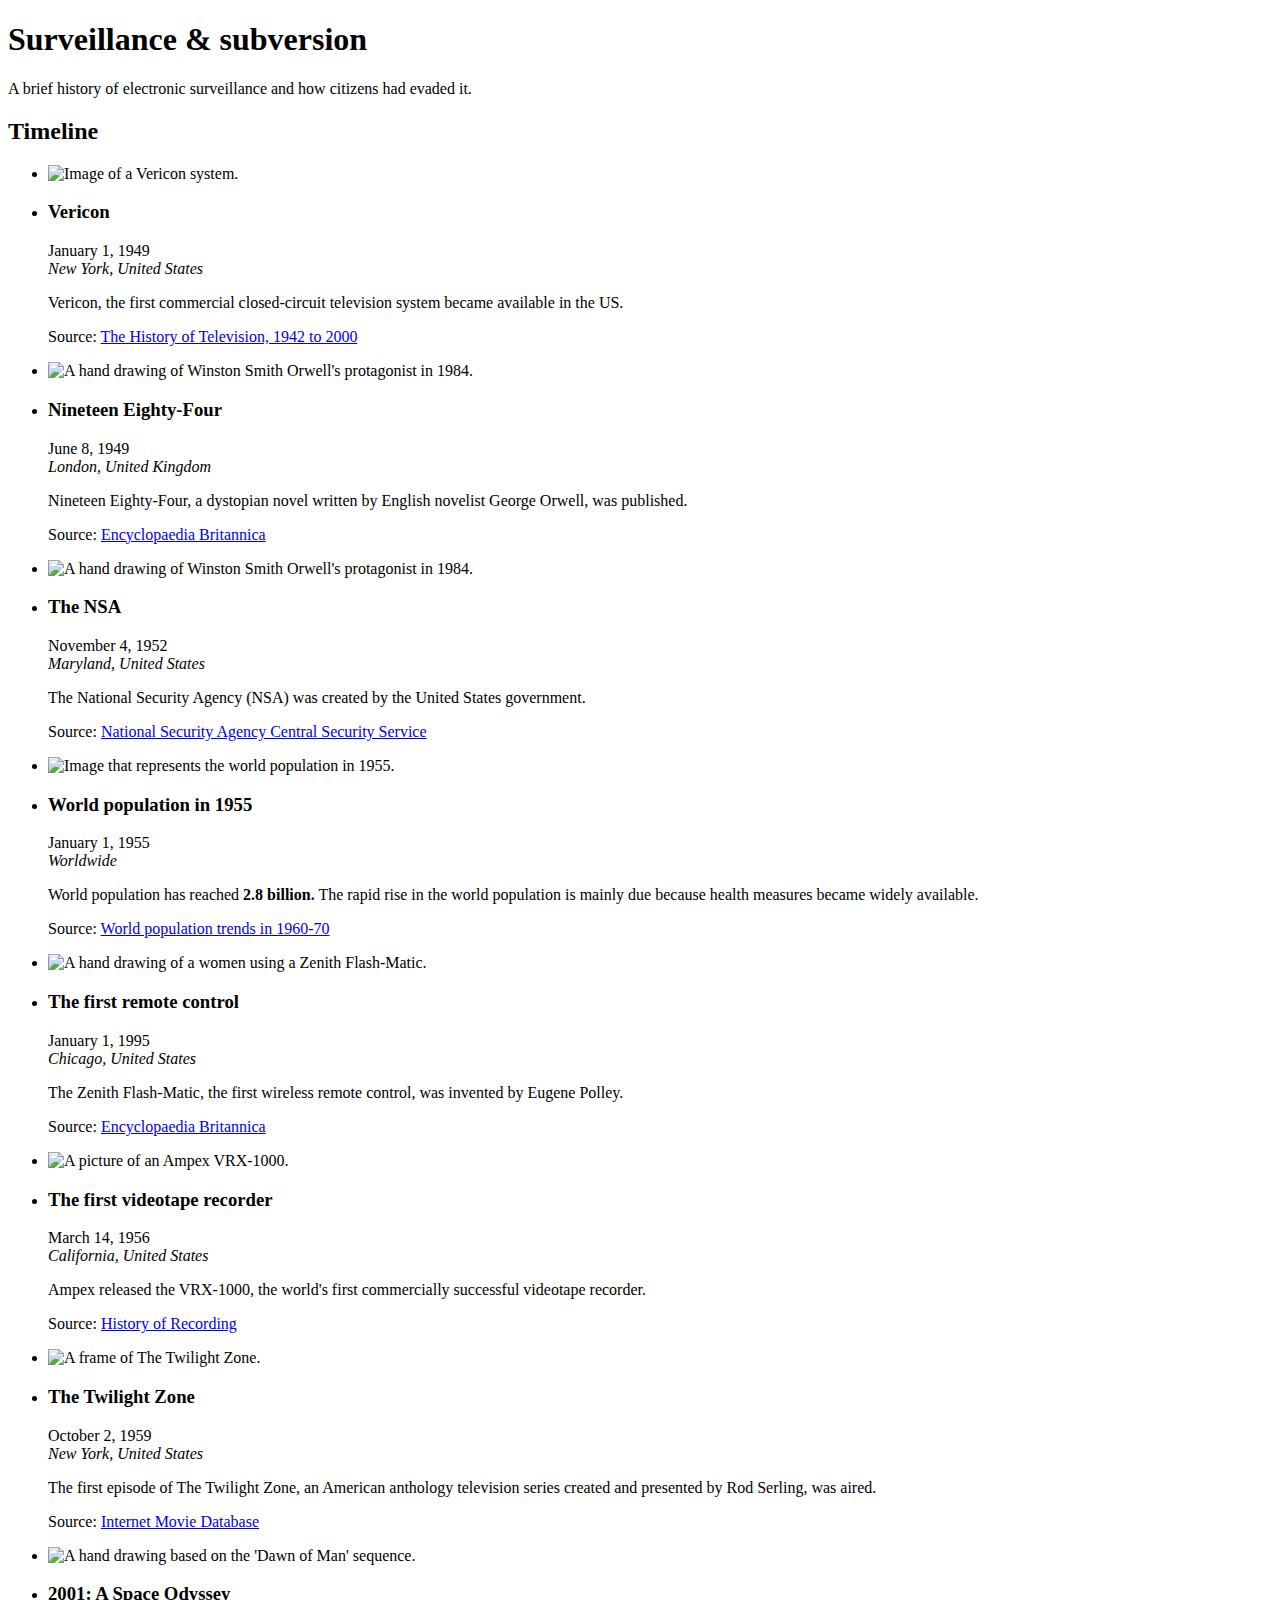
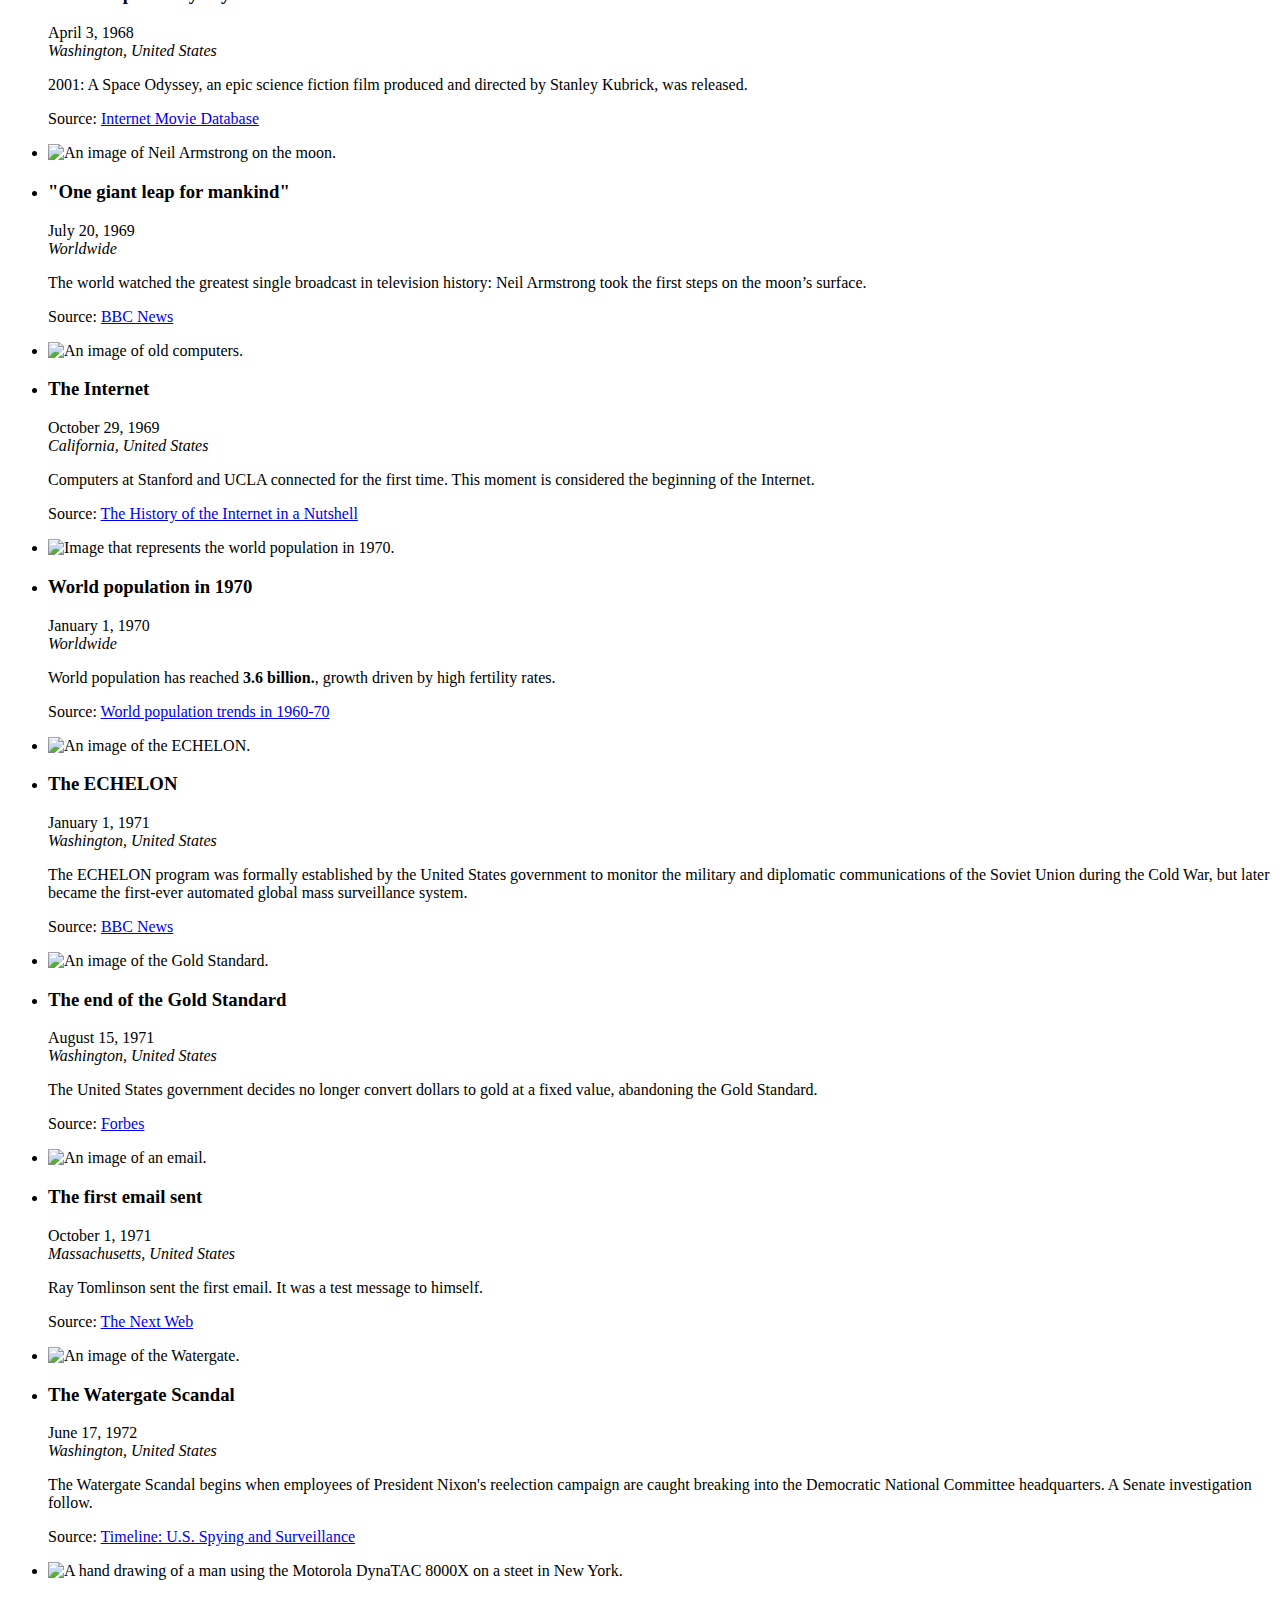
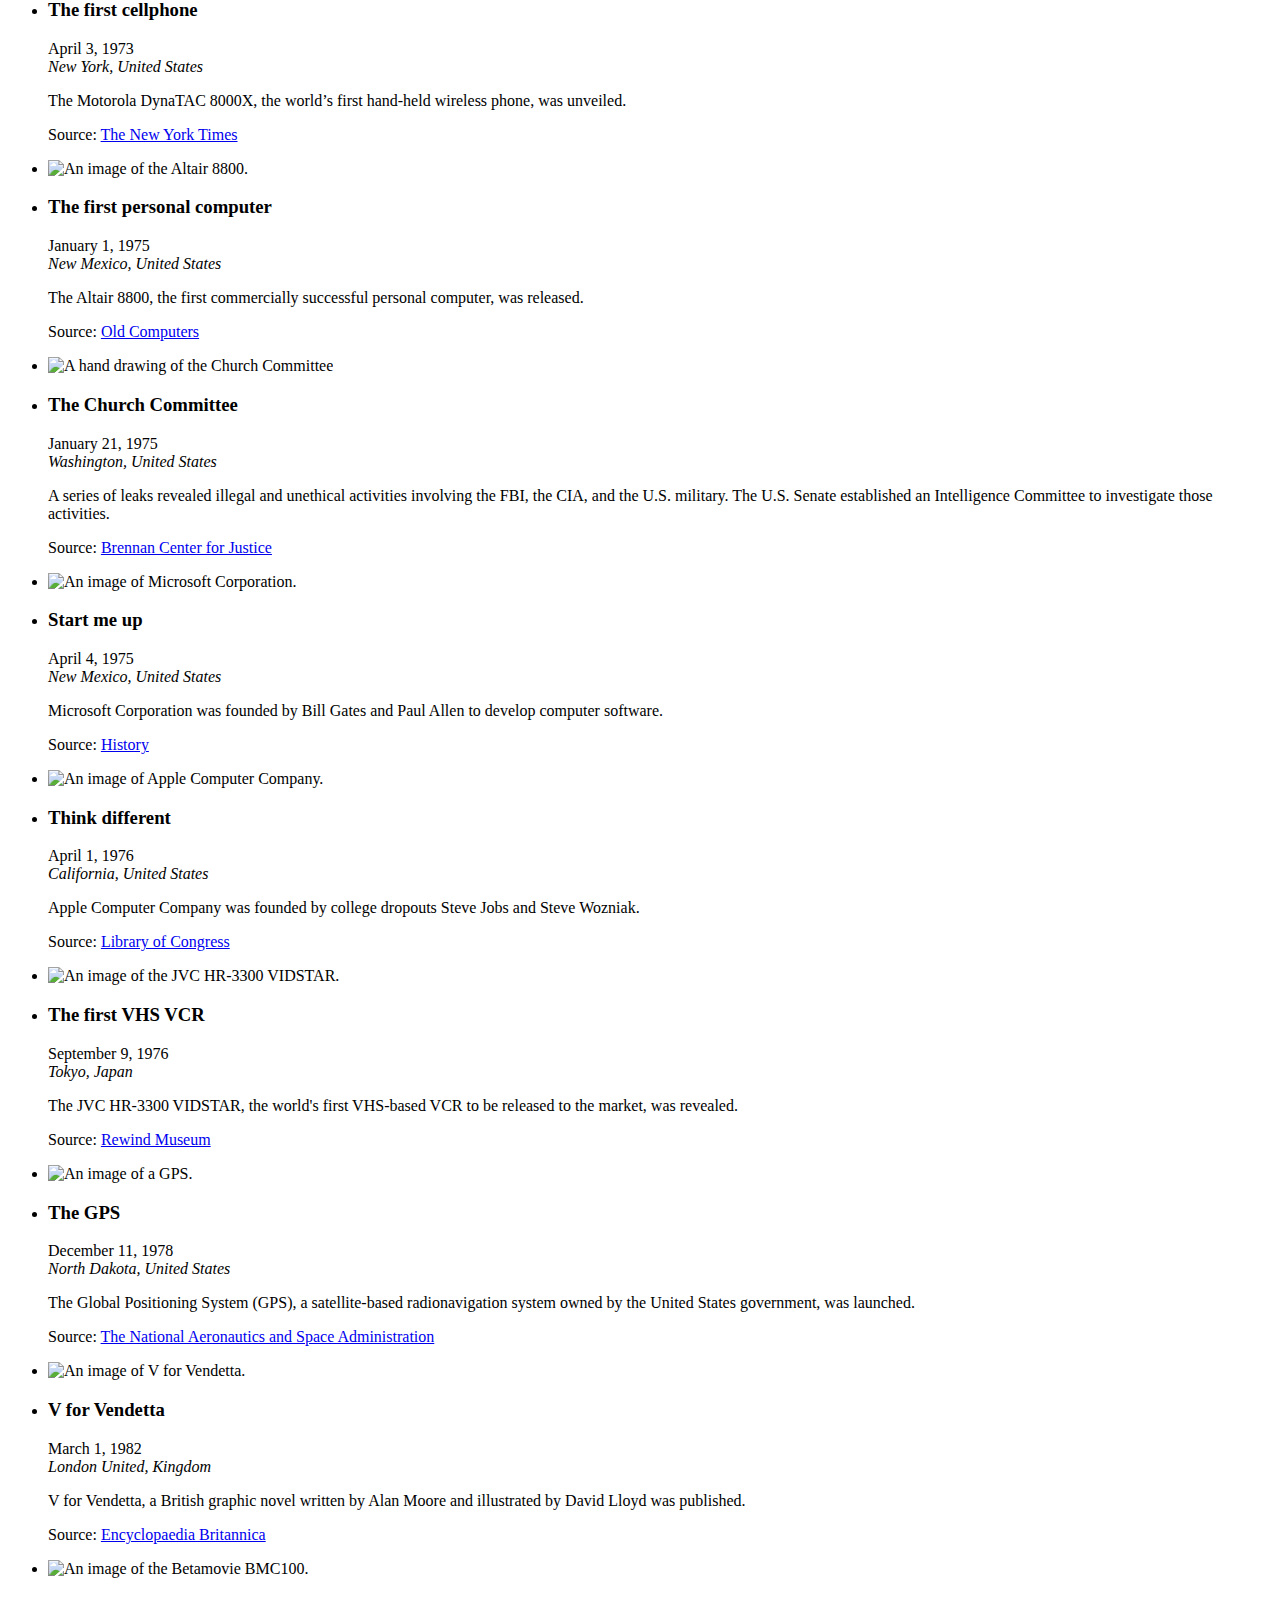
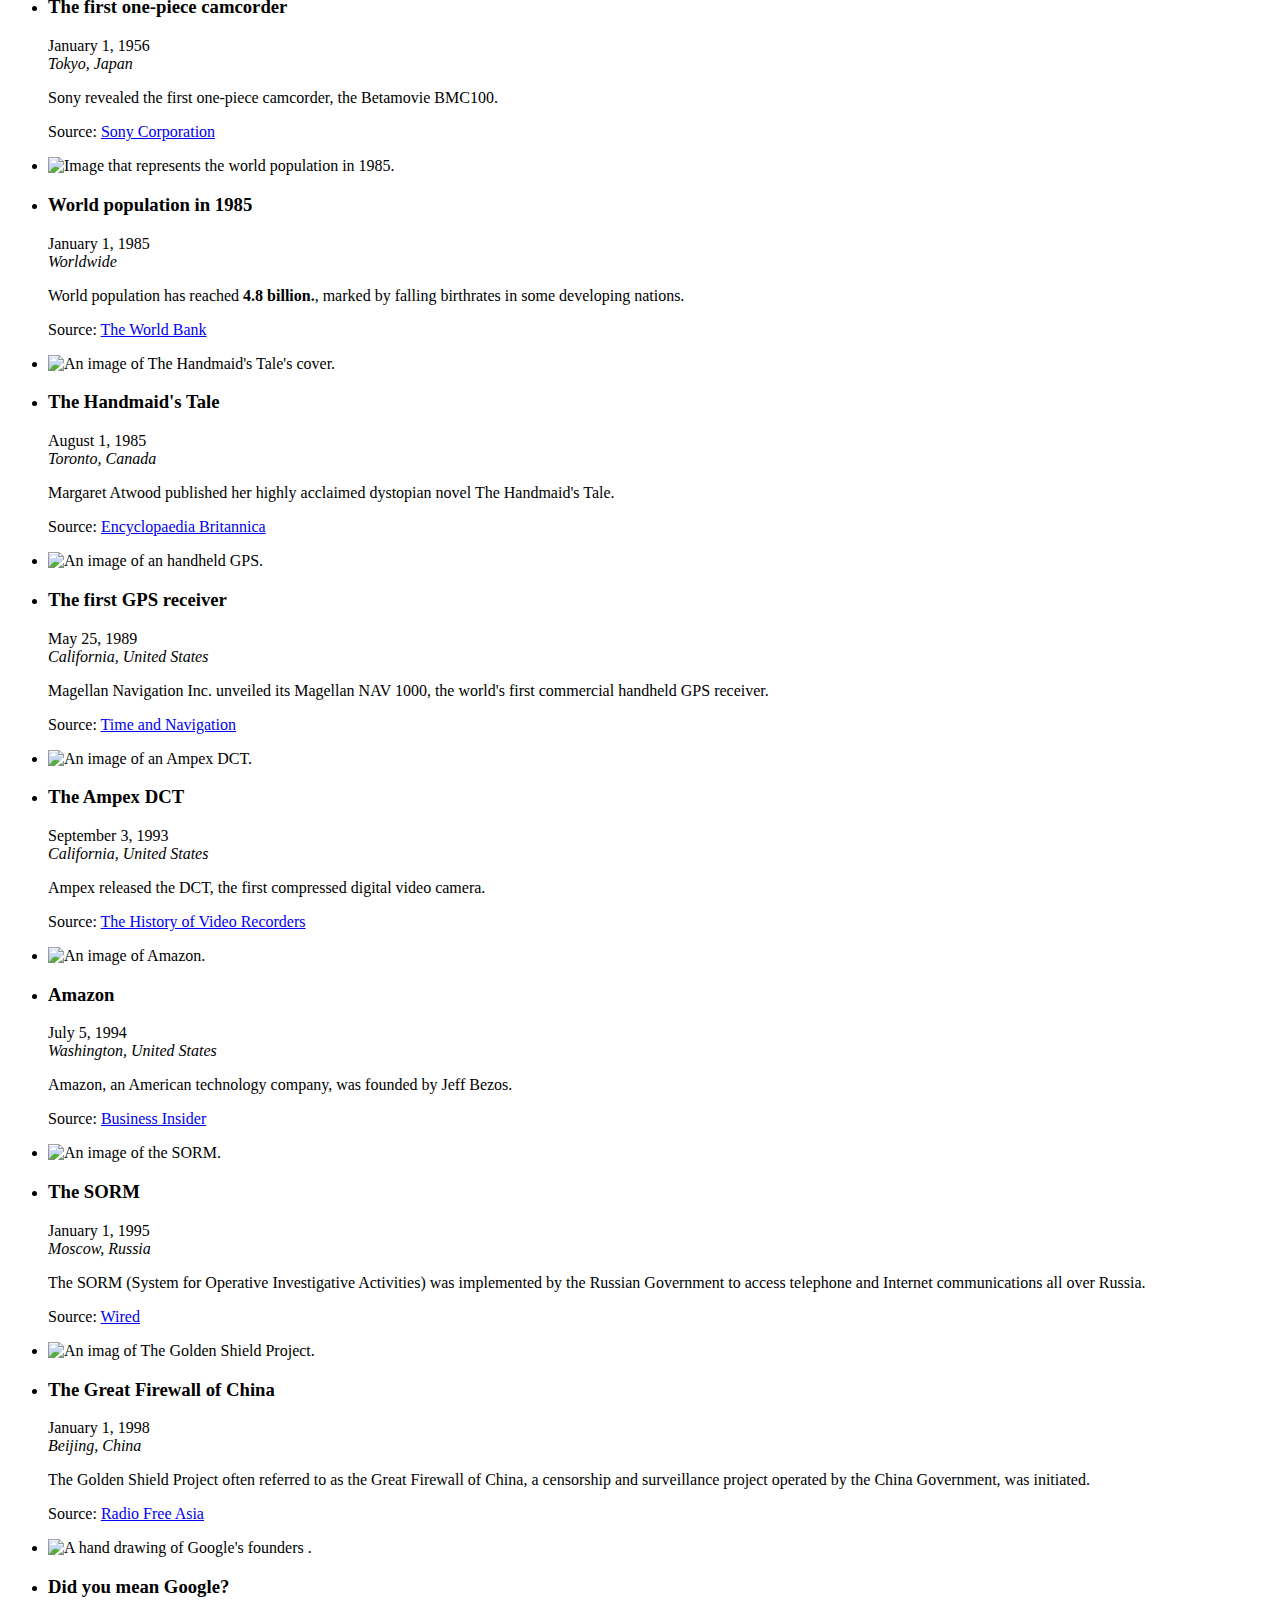
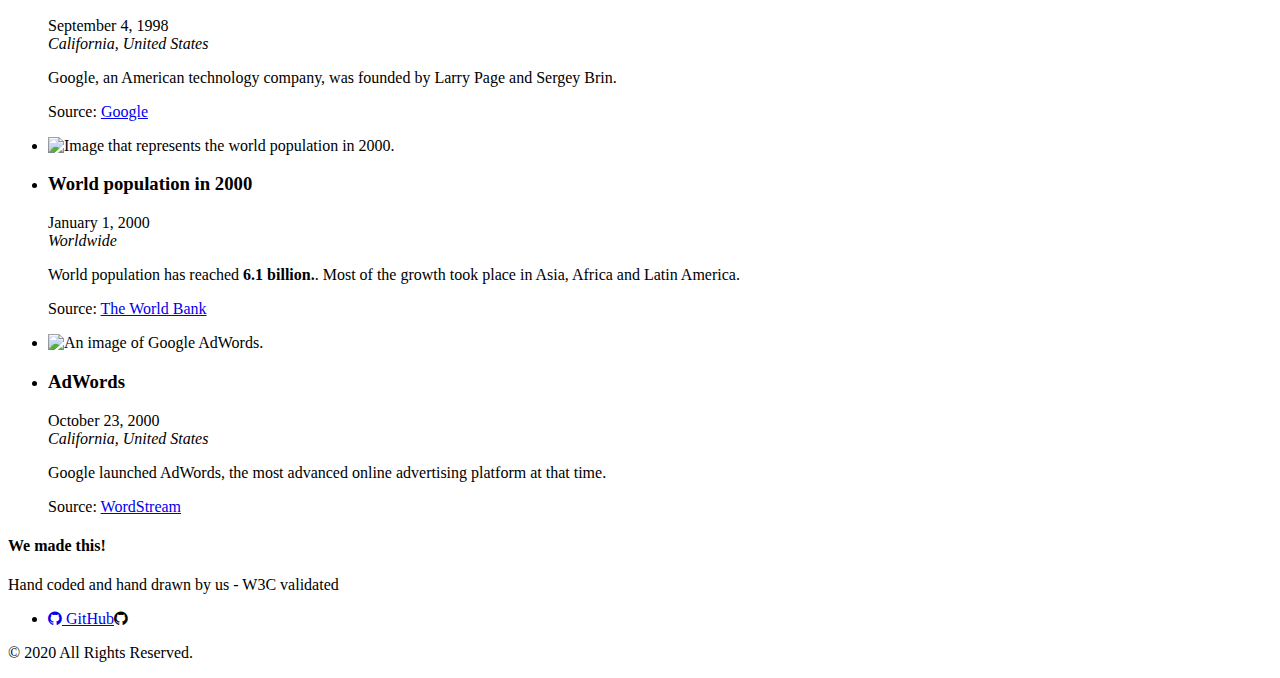
==== index.html @ 958f6500 "More content" ====
<!doctype html>
<html lang="en">

  <head>
    <meta charset="utf-8">
    <meta name="viewport" content="width=device-width, initial-scale=1.0">
    <meta http-equiv="X-UA-Compatible" content="ie=edge">
    <meta name="description" content="A brief history of electronic surveillance and how citizens had evaded it.">
    <meta name="author" content="Antonio Valdivia & Mani Rezaeian">
    <link rel="stylesheet" href="css/reset.css">
    <link rel="stylesheet" href="css/style.css">
    <link rel="stylesheet" href="https://cdnjs.cloudflare.com/ajax/libs/font-awesome/4.7.0/css/font-awesome.min.css">
    <title>Surveillance & subversion</title>
  </head>

  <body>
    <header class="header">
      <div class="progressBg"></div>
      <div class="progress">
        <div class="progressText"></div>
      </div>
      <div class="titleBar"></div>
      <h1 id="heading">Surveillance & subversion</h1>
      <p>A brief history of electronic surveillance and how citizens had evaded it.</p>
    </header>
    <main>
      <section>
        <h2 class="hidden">Timeline</h2>

        <article class="promoted green">
          <ul class="promotedlayout">
            <li class="box">
              <img src="vericon.png" alt="Image of a Vericon system.">
            </li>
            <li class="box">
              <h3>Vericon</h3>
              <time datetime="1949-01-01">January 1, <span>1949</span></time>
              <address>New York, United States</address>
              <p>Vericon, the first commercial closed-circuit television system became available in the US.</p>
              <footer>
                <p>Source: <a
                    href="https://books.google.ca/books?id=TOMOmmrvwCcC&pg=PA6&lpg=PA6&dq=FIRST+COMMERCIAL+USE+OF+CCTV+IN+THE+UNITED+STATES+1942+vericon&source=bl&ots=WxBCE6s4xr&sig=ACfU3U1adqPGzwEg2eHtiAmmZH6yOlvgZA&hl=en&sa=X&ved=2ahUKEwiB7tTIsfrnAhUkT98KHbznC4oQ6AEwEnoECAoQAQ#v=onepage&q=FIRST%20COMMERCIAL%20USE%20OF%20CCTV%20IN%20THE%20UNITED%20STATES%201942%20vericon&f=false"
                    target="_blank">The History of Television, 1942 to 2000</a></p>
              </footer>
            </li>
          </ul>
        </article>

        <article class="promoted green">
          <ul class="promotedlayout">
            <li class="box">
              <img src="img/nineteen-eighty-four.png" alt="A hand drawing of Winston Smith Orwell's protagonist in 1984.">
            </li>
            <li class="box">
              <h3>Nineteen Eighty-Four</h3>
              <time datetime="1949-06-08">June 8, <span>1949</span></time>
              <address>London, United Kingdom</address>
              <p>Nineteen Eighty-Four, a dystopian novel written by English novelist George Orwell, was published.</p>
              <footer>
                <p>Source: <a href="https://www.britannica.com/topic/Nineteen-Eighty-four" target="_blank">Encyclopaedia
                    Britannica</a></p>
              </footer>
            </li>
          </ul>
        </article>

        <article class="promoted green">
          <ul class="promotedlayout">
            <li class="box">
              <img src="img/nineteen-eighty-four.png" alt="A hand drawing of Winston Smith Orwell's protagonist in 1984.">
            </li>
            <li class="box">
              <h3>The NSA</h3>
              <time datetime="1952-11-04">November 4, <span>1952</span></time>
              <address>Maryland, United States</address>
              <p>The National Security Agency (NSA) was created by the United States government.</p>
              <footer>
                <p>Source: <a
                    href="https://www.nsa.gov/about/cryptologic-heritage/center-cryptologic-history/pre-1952-timeline/"
                    target="_blank">National Security Agency Central Security Service</a></p>
              </footer>
            </li>
          </ul>
        </article>

        <article class="promoted green">
          <ul class="promotedlayout">
            <li class="box">
              <img src="img/world-population-1955.png" alt="Image that represents the world population in 1955.">
            </li>
            <li class="box">
              <h3>World population in 1955</h3>
              <time datetime="1955-01-01">January 1, <span>1955</span></time>
              <address>Worldwide</address>
              <p>World population has reached <strong>2.8 billion.</strong> The rapid rise in the world population is
                mainly due because health measures became widely available.</p>
              <footer>
                <p>Source: <a href="https://www.ncbi.nlm.nih.gov/pubmed/12307188" target="_blank">World population trends
                    in 1960-70</a></p>
              </footer>
            </li>
          </ul>
        </article>

        <article class="promoted green">
          <ul class="promotedlayout">
            <li class="box">
              <img src="img/flash-matic.png" alt="A hand drawing of a women using a Zenith Flash-Matic.">
            </li>
            <li class="box">
              <h3>The first remote control</h3>
              <time datetime="1955-01-01">January 1, <span>1995</span></time>
              <address>Chicago, United States</address>
              <p>The Zenith Flash-Matic, the first wireless remote control, was invented by Eugene Polley.</p>
              <footer>
                <p>Source: <a href="https://www.britannica.com/biography/Eugene-Polley" target="_blank">Encyclopaedia
                    Britannica</a></p>
              </footer>
            </li>
          </ul>
        </article>

        <article class="promoted green">
          <ul class="promotedlayout">
            <li class="box">
              <img src="img/ampex.png" alt="A picture of an Ampex VRX-1000.">
            </li>
            <li class="box">
              <h3>The first videotape recorder</h3>
              <time datetime="1956-03-14">March 14, <span>1956</span></time>
              <address>California, United States</address>
              <p>Ampex released the VRX-1000, the world's first commercially successful videotape recorder.</p>
              <footer>
                <p>Source: <a href="https://www.historyofrecording.com/ampexvrx1000aniv.html" target="_blank">History of
                    Recording</a></p>
              </footer>
            </li>
          </ul>
        </article>

        <article class="promoted green">
          <ul class="promotedlayout">
            <li class="box">
              <img src="img/the-twilight-zone.png" alt="A frame of The Twilight Zone.">
            </li>
            <li class="box">
              <h3>The Twilight Zone</h3>
              <time datetime="1959-10-02">October 2, <span>1959</span></time>
              <address>New York, United States</address>
              <p>The first episode of The Twilight Zone, an American anthology television series created and presented by Rod Serling, was aired.</p>
              <footer>
                <p>Source: <a href="https://www.imdb.com/title/tt0052520/" target="_blank">Internet Movie Database</a></p>
              </footer>
            </li>
          </ul>
        </article>

        <article class="promoted green">
          <ul class="promotedlayout">
            <li class="box">
              <img src="img/2001.png" alt="A hand drawing based on the 'Dawn of Man' sequence.">
            </li>
            <li class="box">
              <h3>2001: A Space Odyssey</h3>
              <time datetime="1968-04-03">April 3, <span>1968</span></time>
              <address>Washington, United States</address>
              <p>2001: A Space Odyssey, an epic science fiction film produced and directed by Stanley Kubrick, was released.</p>
              <footer>
                <p>Source: <a href="https://www.imdb.com/title/tt0062622/" target="_blank">Internet Movie Database</a></p>
              </footer>
            </li>
          </ul>
        </article>        

        <article class="promoted green">
          <ul class="promotedlayout">
            <li class="box">
              <img src="img/armstrong.png" alt="An image of Neil Armstrong on the moon.">
            </li>
            <li class="box">
              <h3>"One giant leap for mankind"</h3>
              <time datetime=" 1969-07-20">July 20, <span>1969</span></time>
              <address>Worldwide</address>
              <p>The world watched the greatest single broadcast in television history: Neil Armstrong took the first steps on the moon’s surface.</p>
              <footer>
                <p>Source: <a href="https://www.bbc.com/news/world-us-canada-48857752" target="_blank">BBC News</a></p>
              </footer>
            </li>
          </ul>
        </article>

        <article class="promoted green">
          <ul class="promotedlayout">
            <li class="box">
              <img src="img/internet.png" alt="An image of old computers.">
            </li>
            <li class="box">
              <h3>The Internet</h3>
              <time datetime="1969-10-29">October 29, <span>1969</span></time>
              <address>California, United States</address>
              <p>Computers at Stanford and UCLA connected for the first time. This moment is considered the beginning of the Internet.</p>
              <footer>
                <p>Source: <a href="https://www.webfx.com/blog/web-design/the-history-of-the-internet-in-a-nutshell/" target="_blank">The History of the Internet in a Nutshell</a></p>
              </footer>
            </li>
          </ul>
        </article>

        <article class="promoted green">
          <ul class="promotedlayout">
            <li class="box">
              <img src="img/world-population-1970.png" alt="Image that represents the world population in 1970.">
            </li>
            <li class="box">
              <h3>World population in 1970</h3>
              <time datetime="1970-01-01">January 1, <span>1970</span></time>
              <address>Worldwide</address>
              <p>World population has reached <strong>3.6 billion.</strong>, growth driven by high fertility rates.</p>
              <footer>
                <p>Source: <a href="https://www.ncbi.nlm.nih.gov/pubmed/12307188" target="_blank">World population trends
                    in 1960-70</a></p>
              </footer>
            </li>
          </ul>
        </article>

        <article class="promoted green">
          <ul class="promotedlayout">
            <li class="box">
              <img src="img/echelon.png" alt="An image of the ECHELON.">
            </li>
            <li class="box">
              <h3>The ECHELON</h3>
              <time datetime="1971-01-01">January 1, <span>1971</span></time>
              <address>Washington,	United States</address>
              <p>The ECHELON program was formally established by the United States government to monitor the military and diplomatic communications of the Soviet Union during the Cold War, but later became the first-ever automated global mass surveillance system.</p>
              <footer>
                <p>Source: <a href="http://news.bbc.co.uk/2/hi/sci/tech/1357513.stm" target="_blank">BBC News</a></p>
              </footer>
            </li>
          </ul>
        </article>

        <article class="promoted green">
          <ul class="promotedlayout">
            <li class="box">
              <img src="img/gold.png" alt="An image of the Gold Standard.">
            </li>
            <li class="box">
              <h3>The end of the Gold Standard</h3>
              <time datetime="1971-08-15">August 15, <span>1971</span></time>
              <address>Washington,	United States</address>
              <p>The United States government decides no longer convert dollars to gold at a fixed value, abandoning the Gold Standard.</p>
              <footer>
                <p>Source: <a href="https://www.forbes.com/sites/briandomitrovic/2011/08/14/august-15-1971-a-date-which-has-lived-in-infamy/#5f8fb494581a" target="_blank">Forbes</a></p>
              </footer>
            </li>
          </ul>
        </article>

        <article class="promoted green">
          <ul class="promotedlayout">
            <li class="box">
              <img src="img/email.png" alt="An image of an email.">
            </li>
            <li class="box">
              <h3>The first email sent</h3>
              <time datetime="1971-10-01">October 1, <span>1971</span></time>
              <address>Massachusetts, United States</address>
              <p>Ray Tomlinson sent the first email. It was a test message to himself.</p>
              <footer>
                <p>Source: <a href="https://thenextweb.com/insider/2011/10/08/the-first-email-was-sent-40-years-ago-this-month/" target="_blank">The Next Web</a></p>
              </footer>
            </li>
          </ul>
        </article>

        <article class="promoted green">
          <ul class="promotedlayout">
            <li class="box">
              <img src="img/watergate.png" alt="An image of the Watergate.">
            </li>
            <li class="box">
              <h3>The Watergate Scandal</h3>
              <time datetime="1972-06-17">June 17, <span>1972</span></time>
              <address>Washington, United States</address>
              <p>The Watergate Scandal begins when employees of President Nixon's reelection campaign are caught breaking into the Democratic National Committee headquarters. A Senate investigation follow.</p>
              <footer>
                <p>Source: <a href="https://www.infoplease.com/history/us/timeline-us-spying-and-surveillance" target="_blank">Timeline: U.S. Spying and Surveillance</a></p>
              </footer>
            </li>
          </ul>
        </article>

        <article class="promoted green">
          <ul class="promotedlayout">
            <li class="box">
              <img src="img/cellphone.png" alt="A hand drawing of a man using the Motorola DynaTAC 8000X on a steet in New York.">
            </li>
            <li class="box">
              <h3>The first cellphone</h3>
              <time datetime="1973-04-03">April 3, <span>1973</span></time>
              <address>New York, United States</address>
              <p>The Motorola DynaTAC 8000X, the world’s first hand-held wireless phone, was unveiled.</p>
              <footer>
                <p>Source: <a href="https://www.nytimes.com/2019/07/31/business/how-phones-made-the-world-your-office-like-it-or-not.html" target="_blank">The New York Times</a></p>
              </footer>
            </li>
          </ul>
        </article>

        <article class="promoted green">
          <ul class="promotedlayout">
            <li class="box">
              <img src="img/altair.png" alt="An image of the Altair 8800.">
            </li>
            <li class="box">
              <h3>The first personal computer</h3>
              <time datetime="1975-01-01">January 1, <span>1975</span></time>
              <address>New Mexico,	United States</address>
              <p>The Altair 8800, the first commercially successful personal computer, was released.</p>
              <footer>
                <p>Source: <a href="https://oldcomputers.net/altair-8800.html" target="_blank">Old Computers</a></p>
              </footer>
            </li>
          </ul>
        </article>

        <article class="promoted green">
          <ul class="promotedlayout">
            <li class="box">
              <img src="img/church.png" alt="A hand drawing of the Church Committee">
            </li>
            <li class="box">
              <h3>The Church Committee</h3>
              <time datetime="1975-01-21">January 21, <span>1975</span></time>
              <address>Washington, United States</address>
              <p>A series of leaks revealed illegal and unethical activities involving the FBI, the CIA, and the U.S. military. The U.S. Senate established an Intelligence Committee to investigate those activities.</p>
              <footer>
                <p>Source: <a href="https://www.brennancenter.org/sites/default/files/publications/Church_Committee_Report.pdf" target="_blank">Brennan Center for Justice</a></p>
              </footer>
            </li>
          </ul>
        </article>

        <article class="promoted green">
          <ul class="promotedlayout">
            <li class="box">
              <img src="img/microsoft.png" alt="An image of Microsoft Corporation.">
            </li>
            <li class="box">
              <h3>Start me up</h3>
              <time datetime="1975-04-04">April 4, <span>1975</span></time>
              <address>New Mexico, United States</address>
              <p>Microsoft Corporation was founded by Bill Gates and Paul Allen to develop computer software.</p>
              <footer>
                <p>Source: <a href="https://www.history.com/this-day-in-history/microsoft-founded" target="_blank">History</a></p>
              </footer>
            </li>
          </ul>
        </article>

        <article class="promoted green">
          <ul class="promotedlayout">
            <li class="box">
              <img src="img/apple.png" alt="An image of Apple Computer Company.">
            </li>
            <li class="box">
              <h3>Think different</h3>
              <time datetime="1976-04-01">April 1, <span>1976</span></time>
              <address>California,	United States</address>
              <p>Apple Computer Company was founded by college dropouts Steve Jobs and Steve Wozniak.</p>
              <footer>
                <p>Source: <a href="https://www.loc.gov/rr/business/businesshistory/April/apple.html" target="_blank">
                Library of Congress</a></p>
              </footer>
            </li>
          </ul>
        </article>


        <article class="promoted green">
          <ul class="promotedlayout">
            <li class="box">
              <img src="img/vcr.png" alt="An image of the JVC HR-3300 VIDSTAR.">
            </li>
            <li class="box">
              <h3>The first VHS VCR</h3>
              <time datetime="1976-09-09">September 9, <span>1976</span></time>
              <address>Tokyo,	Japan</address>
              <p>The JVC HR-3300 VIDSTAR, the world's first VHS-based VCR to be released to the market, was revealed.</p>
              <footer>
                <p>Source: <a href="https://www.rewindmuseum.com/vhs.htm" target="_blank">Rewind Museum</a></p>
              </footer>
            </li>
          </ul>
        </article>

        <article class="promoted green">
          <ul class="promotedlayout">
            <li class="box">
              <img src="img/gps.png" alt="An image of a GPS.">
            </li>
            <li class="box">
              <h3>The GPS</h3>
              <time datetime="1978-12-11">December 11, <span>1978</span></time>
              <address>North Dakota,	United States</address>
              <p>The Global Positioning System (GPS), a satellite-based radionavigation system owned by the United States government, was launched.</p>
              <footer>
                <p>Source: <a href="https://www.nasa.gov/directorates/heo/scan/communications/policy/GPS_History.html" target="_blank">The National Aeronautics and Space Administration</a></p>
              </footer>
            </li>
          </ul>
        </article>

        <article class="promoted green">
          <ul class="promotedlayout">
            <li class="box">
              <img src="img/v-for-vendetta.png" alt="An image of V for Vendetta.">
            </li>
            <li class="box">
              <h3>V for Vendetta</h3>
              <time datetime="1982-03-01">March 1, <span>1982</span></time>
              <address>London	United, Kingdom</address>
              <p>V for Vendetta, a British graphic novel written by Alan Moore and illustrated by David Lloyd was published.</p>
              <footer>
                <p>Source: <a href="https://www.britannica.com/biography/Alan-Moore" target="_blank">Encyclopaedia
                  Britannica</a></p>
              </footer>
            </li>
          </ul>
        </article>

        <article class="promoted green">
          <ul class="promotedlayout">
            <li class="box">
              <img src="img/betamovie.png" alt="An image of the Betamovie BMC100.">
            </li>
            <li class="box">
              <h3>The first one-piece camcorder</h3>
              <time datetime="1956-03-14">January 1, <span>1956</span></time>
              <address>Tokyo, Japan</address>
              <p>Sony revealed the first one-piece camcorder, the Betamovie BMC100.</p>
              <footer>
                <p>Source: <a href="https://www.sony.net/Fun/design/history/product/1980/bmc-100.html" target="_blank">Sony Corporation</a></p>
              </footer>
            </li>
          </ul>
        </article>

        <article class="promoted green">
          <ul class="promotedlayout">
            <li class="box">
              <img src="img/world-population-1985.png" alt="Image that represents the world population in 1985.">
            </li>
            <li class="box">
              <h3>World population in 1985</h3>
              <time datetime="1985-01-01">January 1, <span>1985</span></time>
              <address>Worldwide</address>
              <p>World population has reached <strong>4.8 billion.</strong>, marked by falling birthrates in some developing nations.</p>
              <footer>
                <p>Source: <a href="https://data.worldbank.org/indicator/SP.POP.TOTL" target="_blank">The World Bank</a></p>
              </footer>
            </li>
          </ul>
        </article>

        <article class="promoted green">
          <ul class="promotedlayout">
            <li class="box">
              <img src="img/handmaids.png" alt="An image of The Handmaid's Tale's cover.">
            </li>
            <li class="box">
              <h3>The Handmaid's Tale</h3>
              <time datetime="1985-08-01">August 1, <span>1985</span></time>
              <address>Toronto, Canada</address>
              <p>Margaret Atwood published her highly acclaimed dystopian novel The Handmaid's Tale.</p>
              <footer>
                <p>Source: <a href="https://www.britannica.com/biography/Margaret-Atwood" target="_blank">Encyclopaedia
                  Britannica</a></p>
              </footer>
            </li>
          </ul>
        </article>

        <article class="promoted green">
          <ul class="promotedlayout">
            <li class="box">
              <img src="img/handheld-gps.png" alt="An image of an handheld GPS.">
            </li>
            <li class="box">
              <h3>The first GPS receiver</h3>
              <time datetime="1989-05-25">May 25, <span>1989</span></time>
              <address>California,	United States</address>
              <p>Magellan Navigation Inc. unveiled its Magellan NAV 1000, the world's first commercial handheld GPS receiver.</p>
              <footer>
                <p>Source: <a href="https://timeandnavigation.si.edu/multimedia-asset/magellan-nav-1000-gps-receiver-1988" target="_blank">Time and Navigation</a></p>
              </footer>
            </li>
          </ul>
        </article>

        <article class="promoted green">
          <ul class="promotedlayout">
            <li class="box">
              <img src="img/dtc.png" alt="An image of an Ampex DCT.">
            </li>
            <li class="box">
              <h3>The Ampex DCT</h3>
              <time datetime="1993-09-03">September 3, <span>1993</span></time>
              <address>California,	United States</address>
              <p>Ampex released the DCT, the first compressed digital video camera.</p>
              <footer>
                <p>Source: <a href="https://www.thoughtco.com/history-of-video-recorders-4077043" target="_blank">The History of Video Recorders</a></p>
              </footer>
            </li>
          </ul>
        </article>
     
        <article class="promoted green">
          <ul class="promotedlayout">
            <li class="box">
              <img src="img/amazon.png" alt="An image of Amazon.">
            </li>
            <li class="box">
              <h3>Amazon</h3>
              <time datetime="1994-07-05">July 5, <span>1994</span></time>
              <address>Washington,	United States</address>
              <p>Amazon, an American technology company, was founded by Jeff Bezos.</p>
              <footer>
                <p>Source: <a href="https://www.businessinsider.com/jeff-bezos-amazon-history-facts-2017-4" target="_blank">Business Insider</a></p>
              </footer>
            </li>
          </ul>
        </article>        

        <article class="promoted green">
          <ul class="promotedlayout">
            <li class="box">
              <img src="img/sorm.png" alt="An image of the SORM.">
            </li>
            <li class="box">
              <h3>The SORM</h3>
              <time datetime="1995-01-01">January 1, <span>1995</span></time>
              <address>Moscow, Russia</address>
              <p>The SORM (System for Operative Investigative Activities) was implemented by the Russian Government to access telephone and Internet communications all over Russia.</p>
              <footer>
                <p>Source: <a href="https://www.wired.com/2012/12/russias-hand/" target="_blank">Wired</a></p>
              </footer>
            </li>
          </ul>
        </article>

        <article class="promoted green">
          <ul class="promotedlayout">
            <li class="box">
              <img src="img/golden-shield.png" alt="An imag of The Golden Shield Project.">
            </li>
            <li class="box">
              <h3>The Great Firewall of China</h3>
              <time datetime="1998-01-01">January 1, <span>1998</span></time>
              <address>Beijing, China</address>
              <p>The Golden Shield Project often referred to as the Great Firewall of China, a censorship and surveillance project operated by the China Government, was initiated.</p>
              <footer>
                <p>Source: <a href="https://www.rfa.org/english/commentaries/china_internet-11242008134108.html" target="_blank">Radio Free Asia</a></p>
              </footer>
            </li>
          </ul>
        </article>

        <article class="promoted green">
          <ul class="promotedlayout">
            <li class="box">
              <img src="img/google.png" alt="A hand drawing of Google's founders .">
            </li>
            <li class="box">
              <h3>Did you mean Google?</h3>
              <time datetime="1998-09-04">September 4, <span>1998</span></time>
              <address>California,	United States</address>
              <p>Google, an American technology company, was founded by Larry Page and Sergey Brin.</p>
              <footer>
                <p>Source: <a href="https://about.google/our-story/" target="_blank">Google</a></p>
              </footer>
            </li>
          </ul>
        </article>

        <article class="promoted green">
          <ul class="promotedlayout">
            <li class="box">
              <img src="img/world-population-2000.png" alt="Image that represents the world population in 2000.">
            </li>
            <li class="box">
              <h3>World population in 2000</h3>
              <time datetime="2000-01-01">January 1, <span>2000</span></time>
              <address>Worldwide</address>
              <p>World population has reached <strong>6.1 billion.</strong>. Most of the growth took place in Asia, Africa and Latin America.</p>
              <footer>
                <p>Source: <a href="https://data.worldbank.org/indicator/SP.POP.TOTL" target="_blank">The World Bank</a></p>
              </footer>
            </li>
          </ul>
        </article>
        
        <article class="promoted green">
          <ul class="promotedlayout">
            <li class="box">
              <img src="img/adWords.png" alt="An image of Google AdWords.">
            </li>
            <li class="box">
              <h3>AdWords</h3>
              <time datetime="2000-10-23">October 23, <span>2000</span></time>
              <address>California, United States</address>
              <p>Google launched AdWords, the most advanced online advertising platform at that time.</p>
              <footer>
                <p>Source: <a href="https://www.wordstream.com/articles/interactive-history-of-adwords" target="_blank">WordStream</a></p>
              </footer>
            </li>
          </ul>
        </article>

      </section>
    </main>

    <footer class="footer">
      <h4>We made this!</h4>
      <p>Hand coded and hand drawn by us - W3C validated</p>
      <ul>
        <li><a href="https://github.com/antoniovaldivia/surveillance-and-subversion" target="_blank"><span
              class="fa fa-github"></span> GitHub</a><span class="fa fa-github"></span></li>
      </ul>
      <p>&copy; 2020 All Rights Reserved.</p>
    </footer>
  </body>

</html>
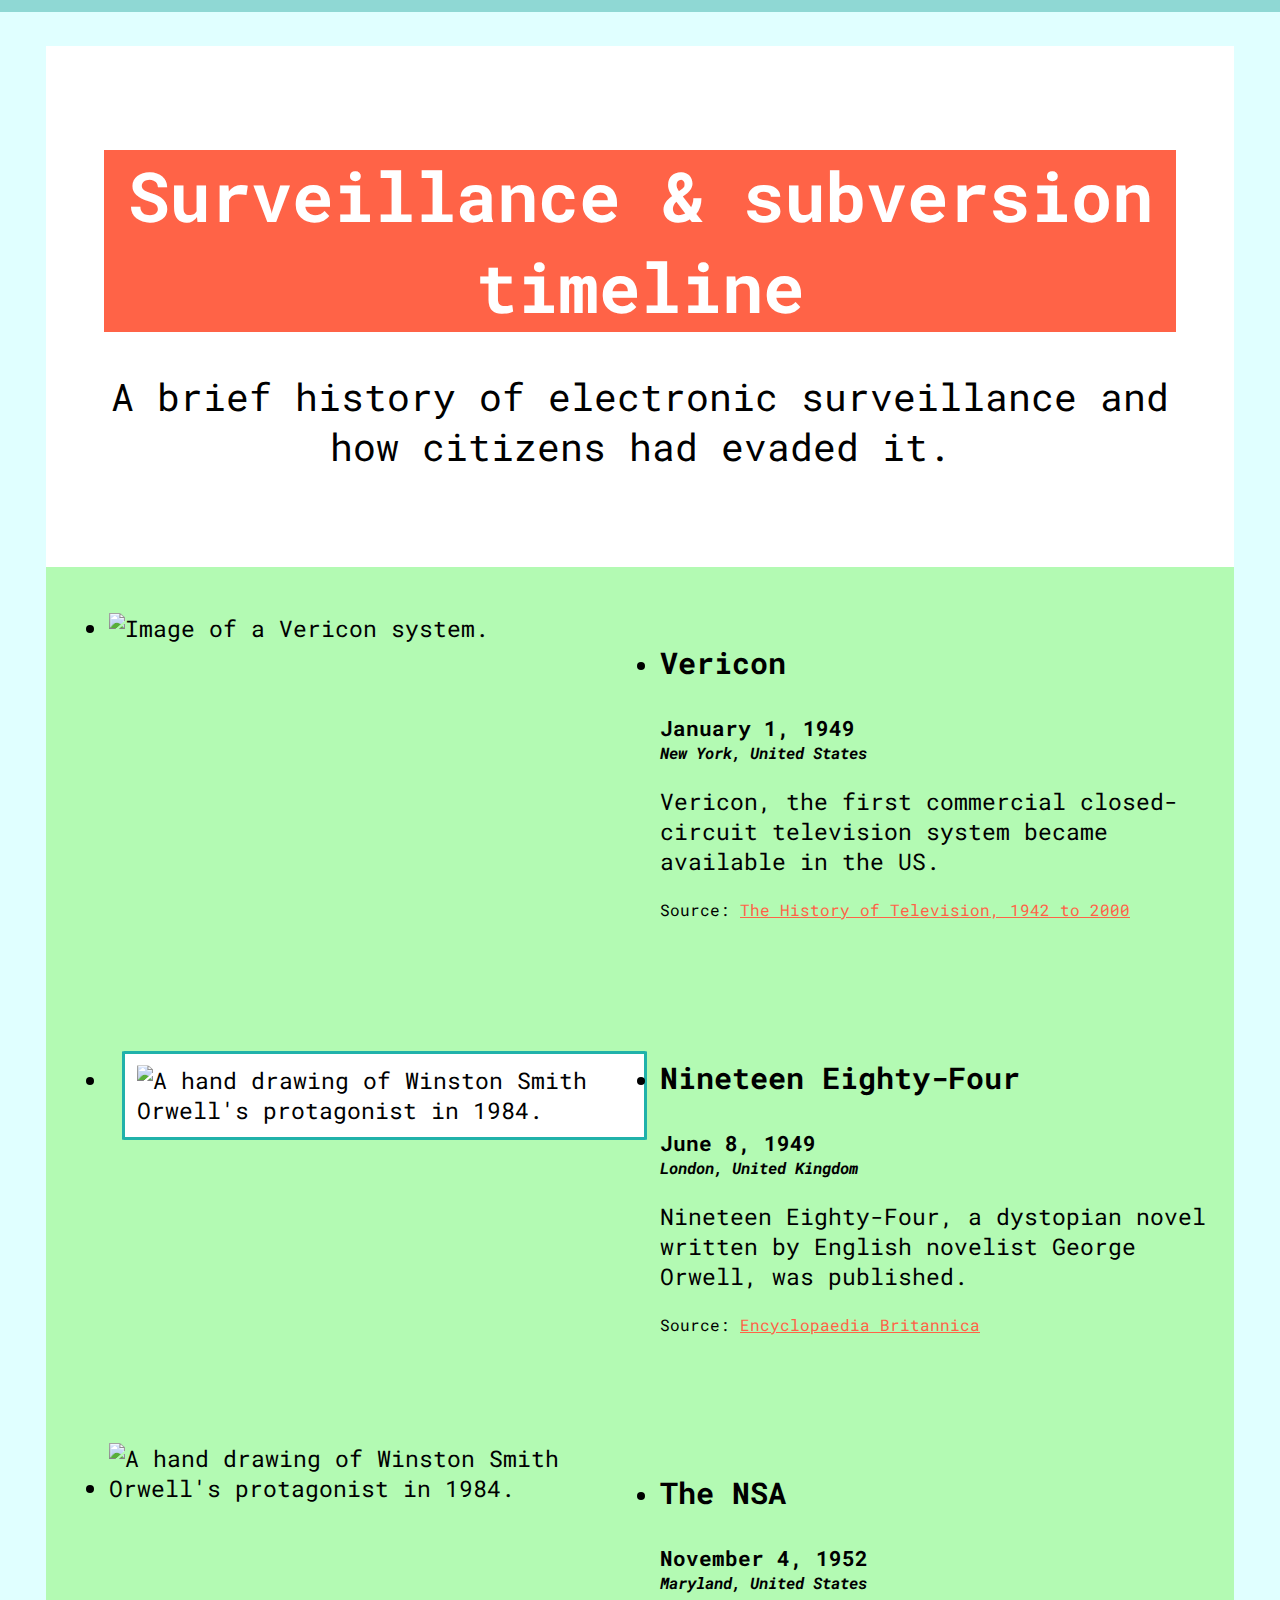
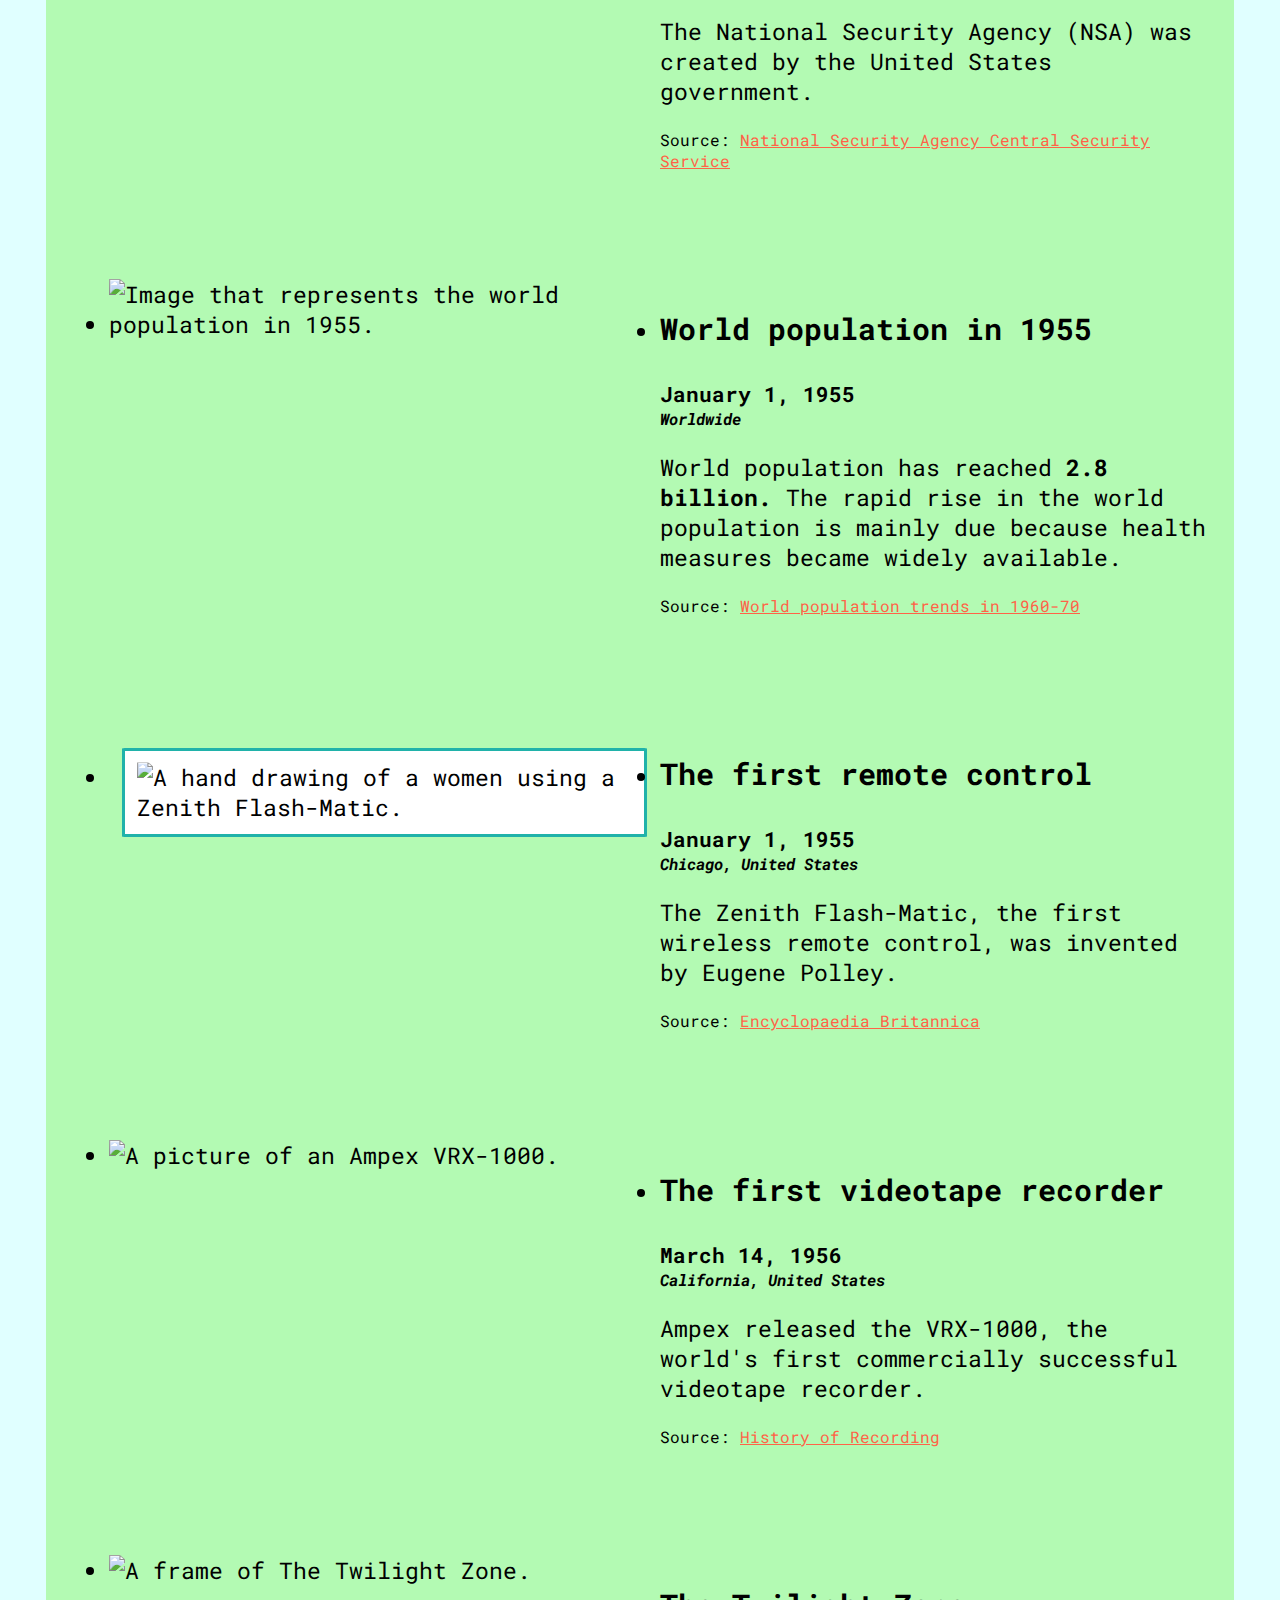
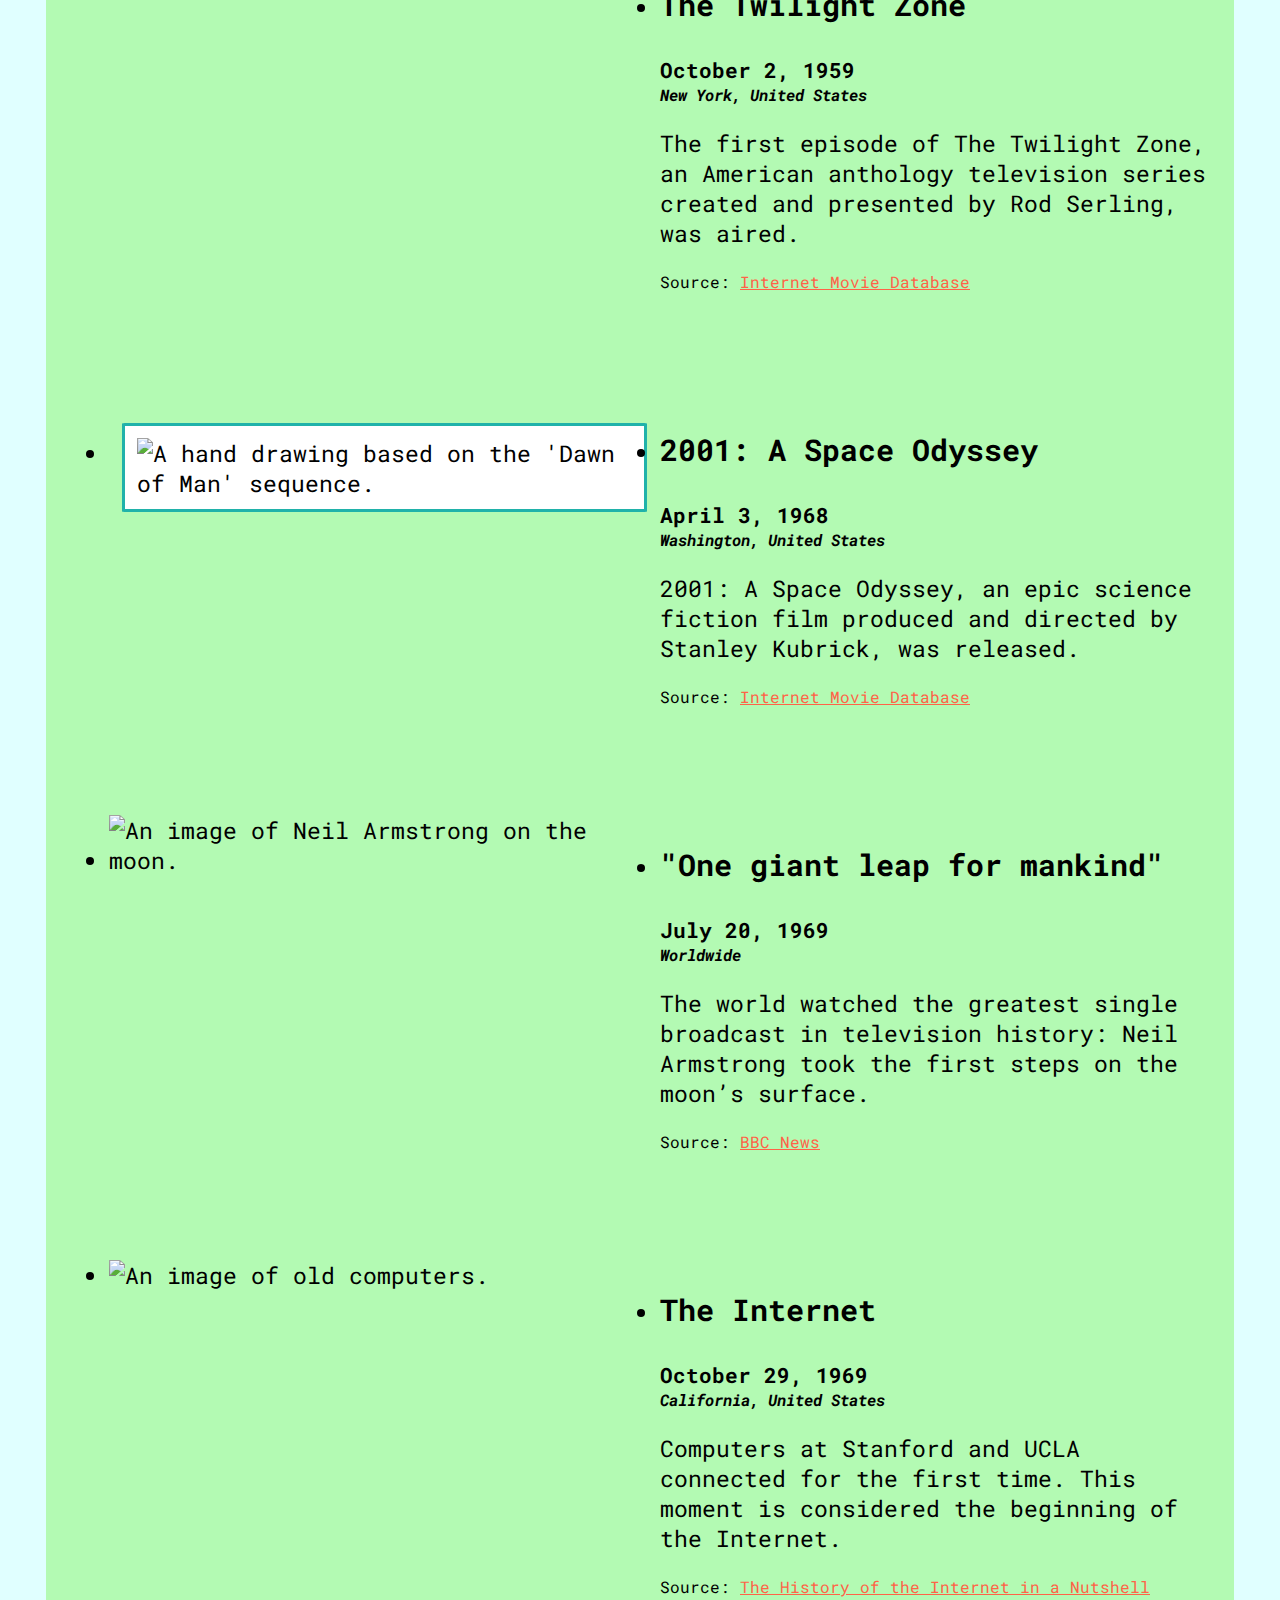
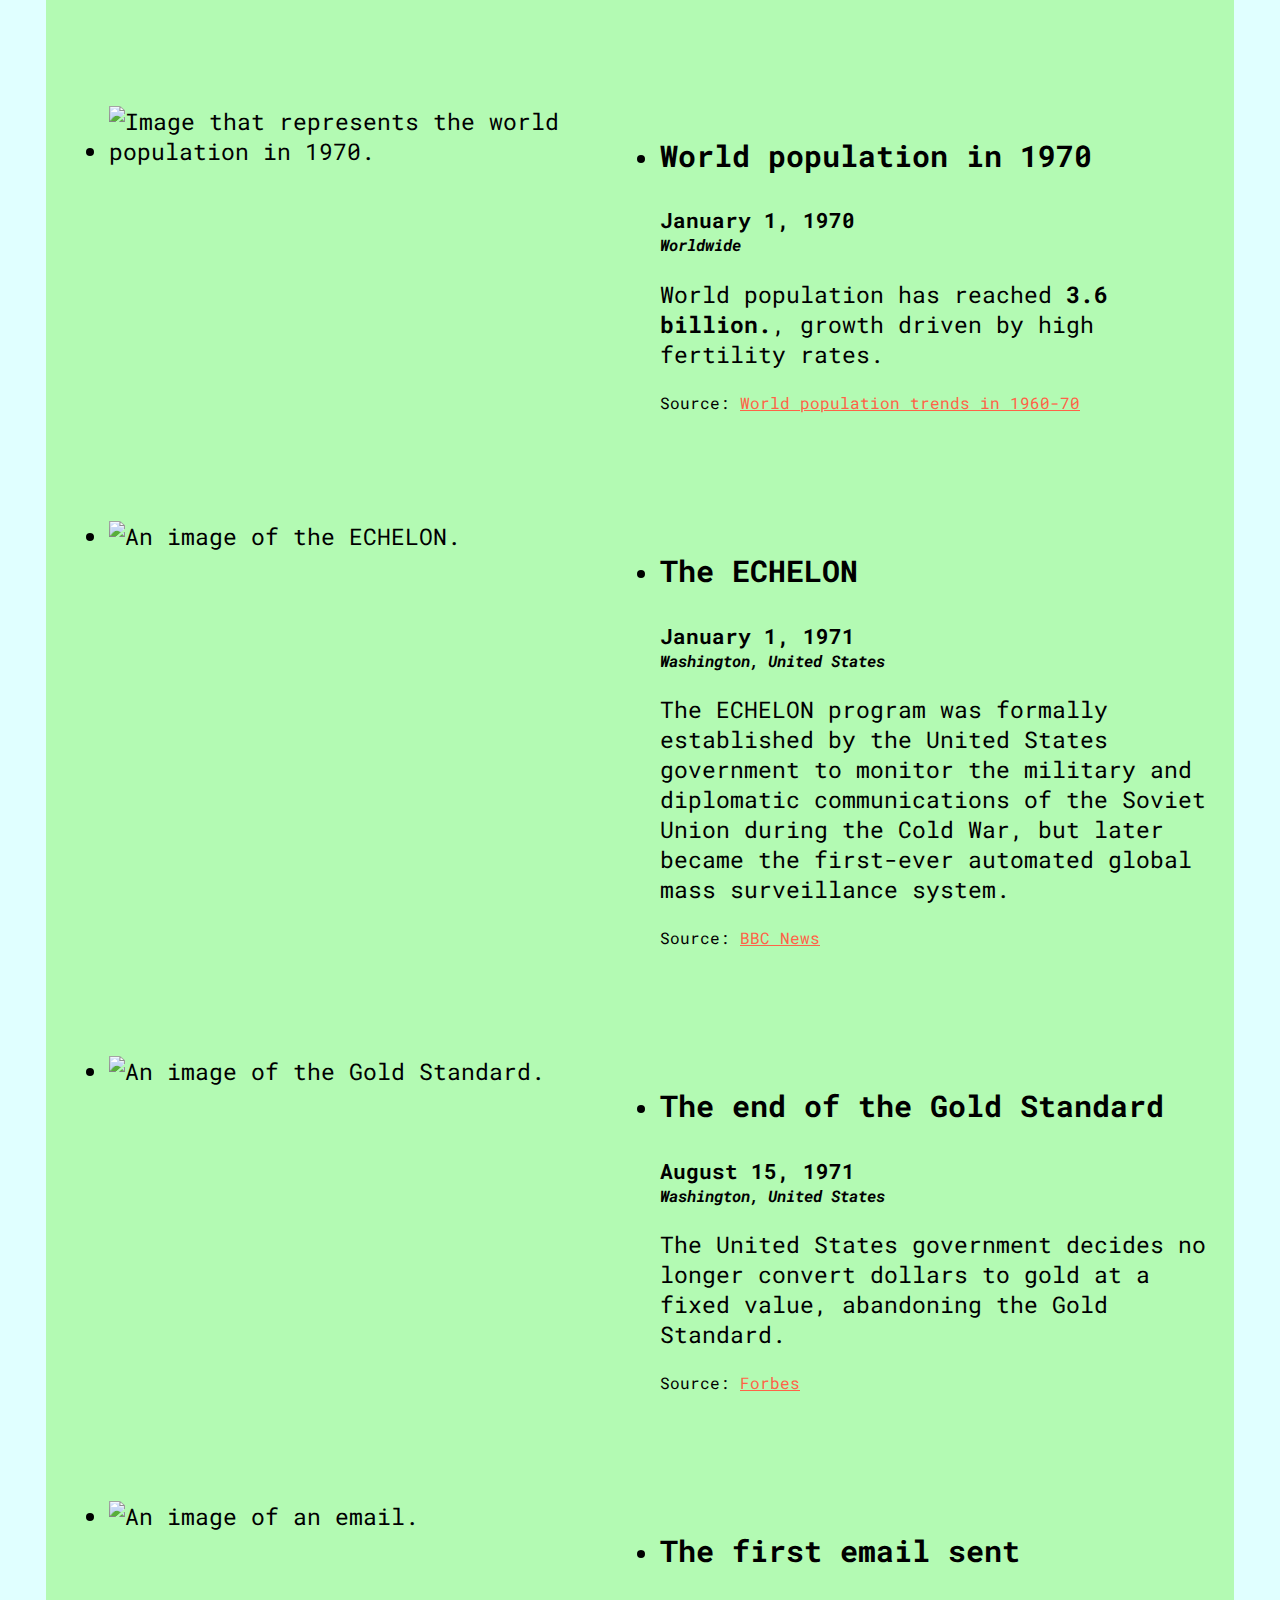
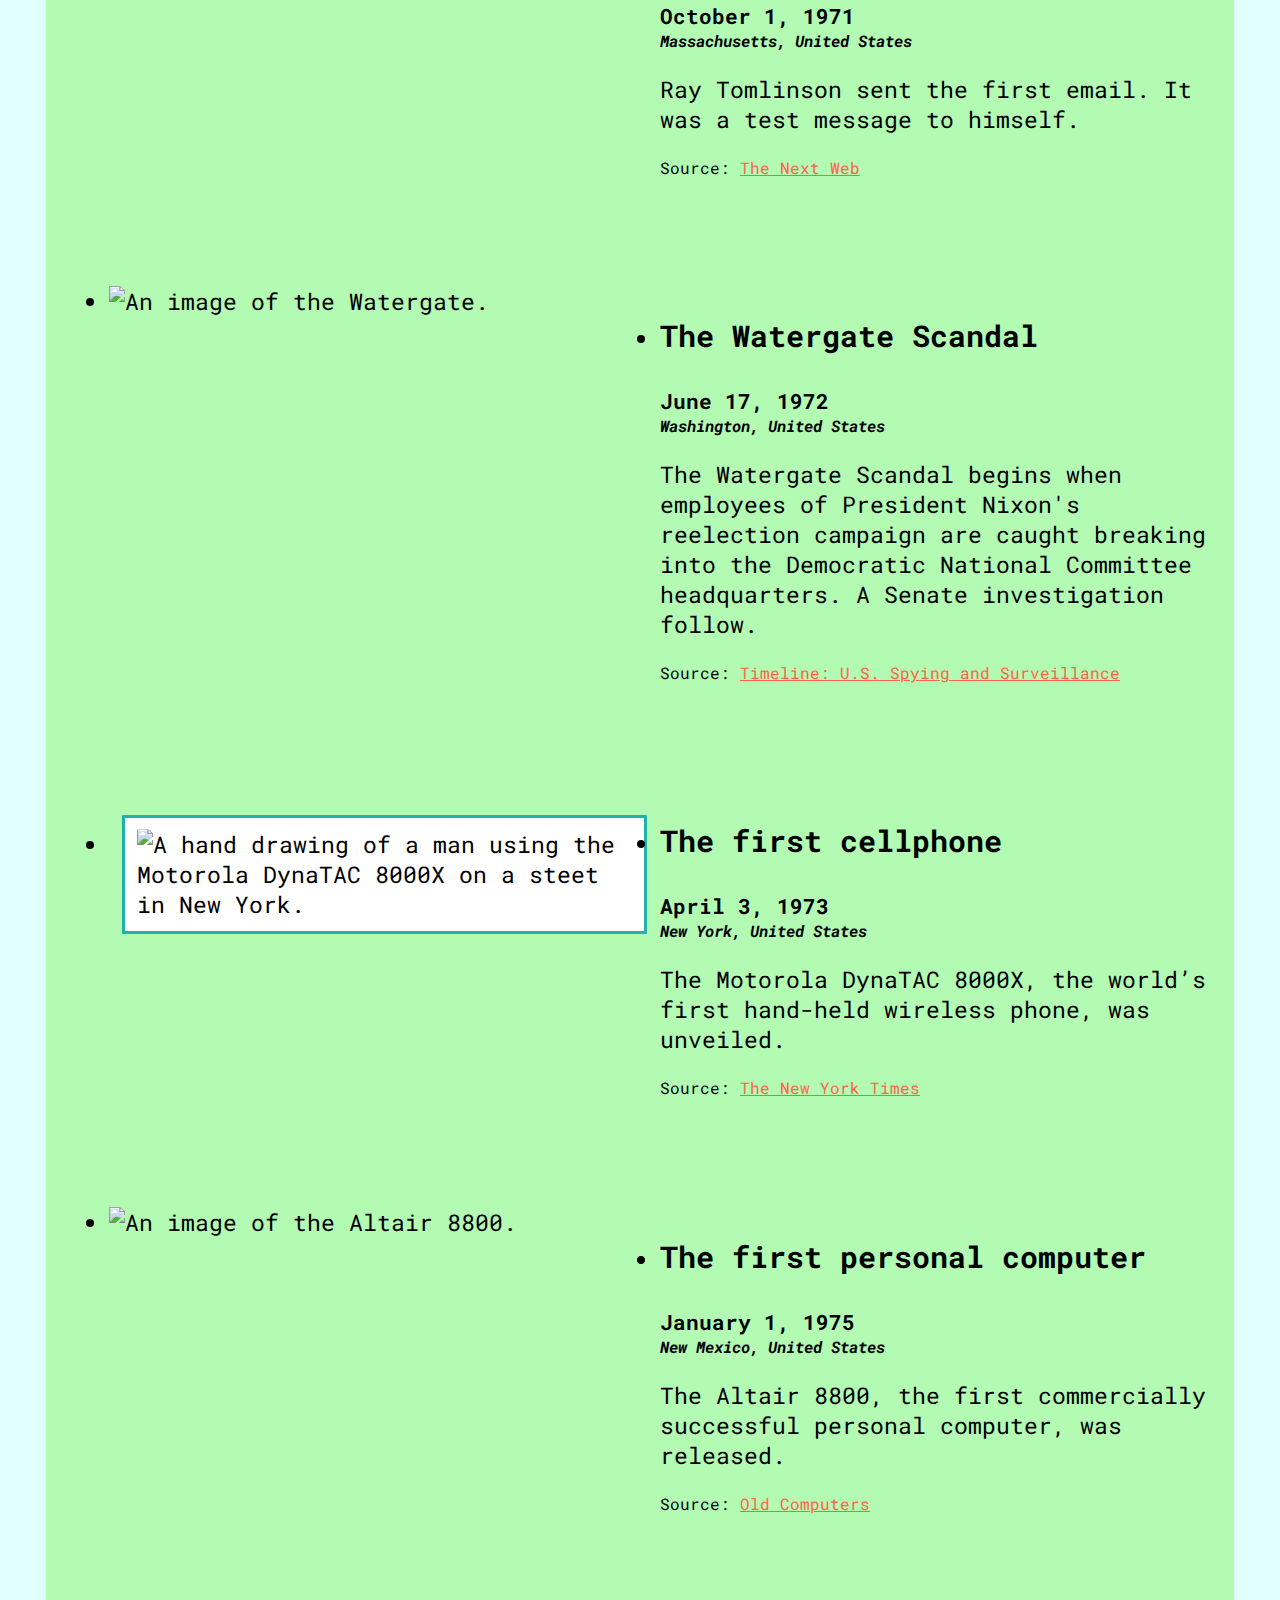
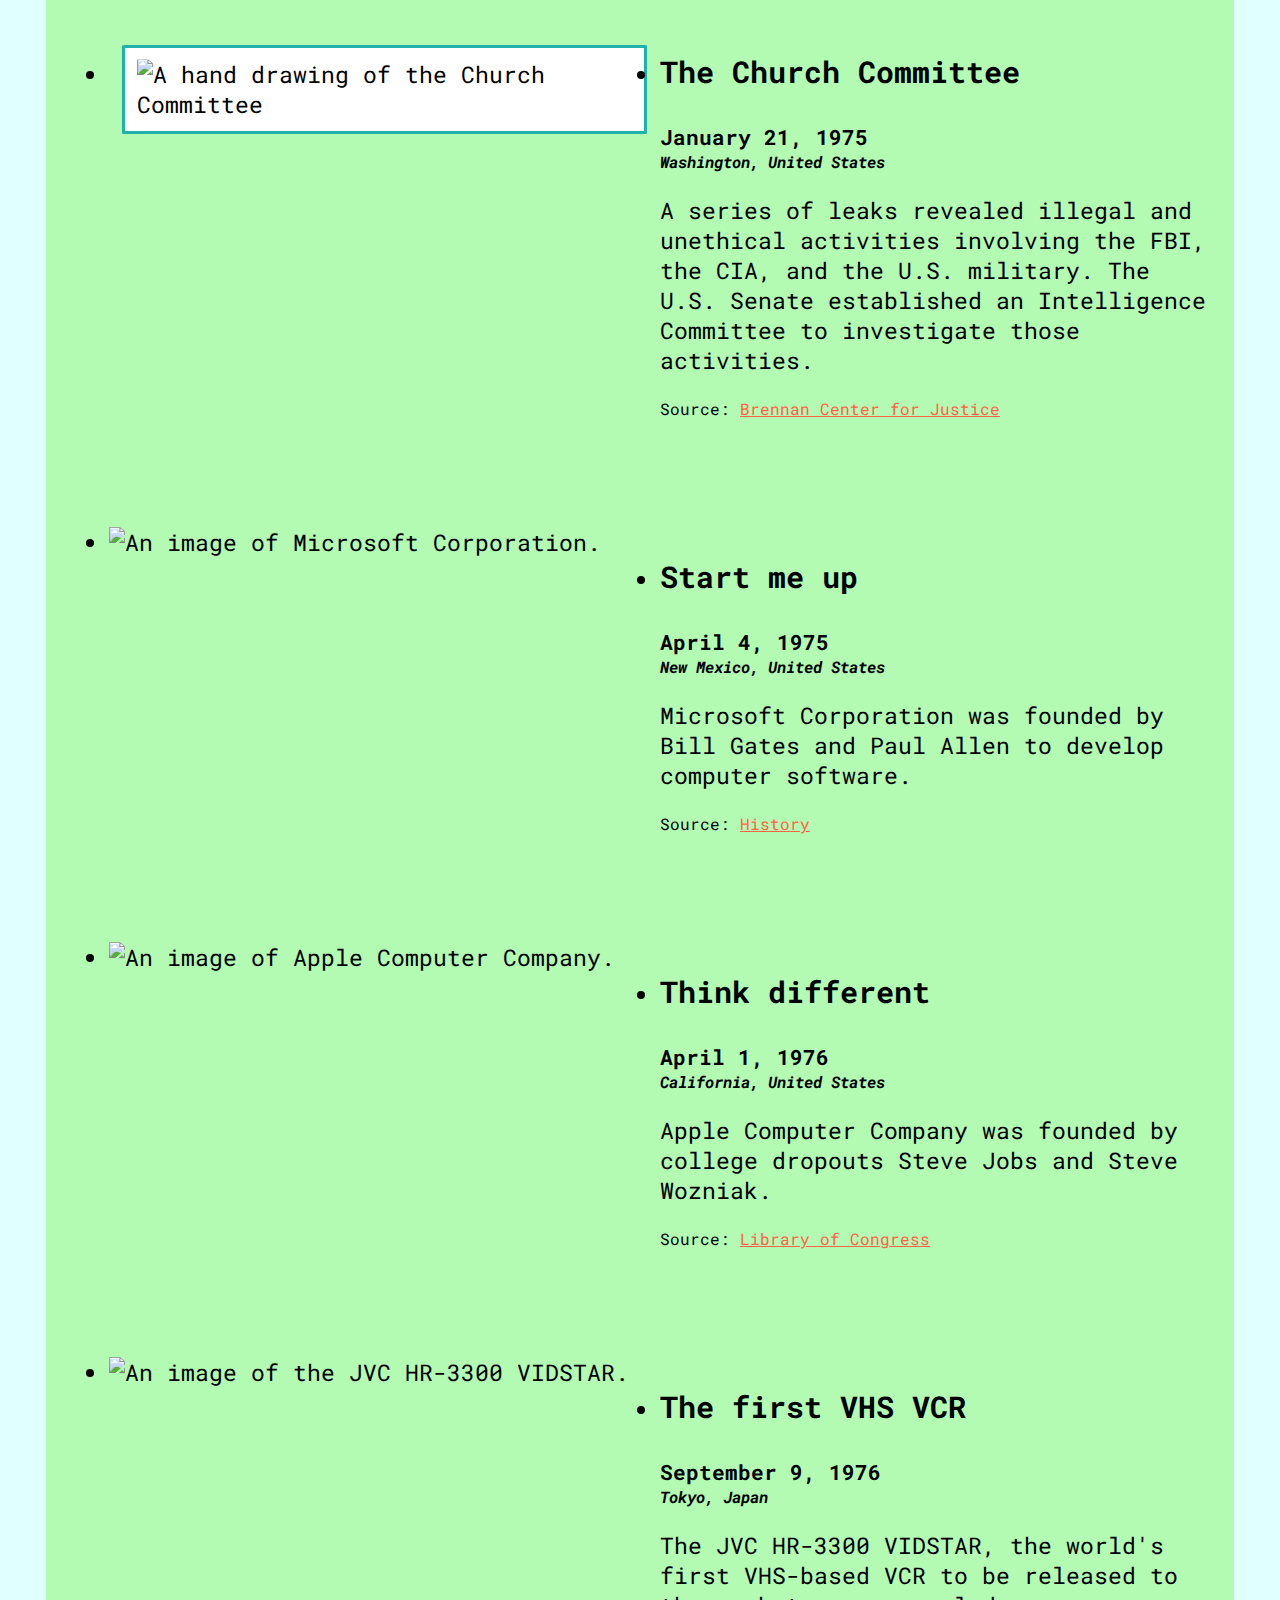
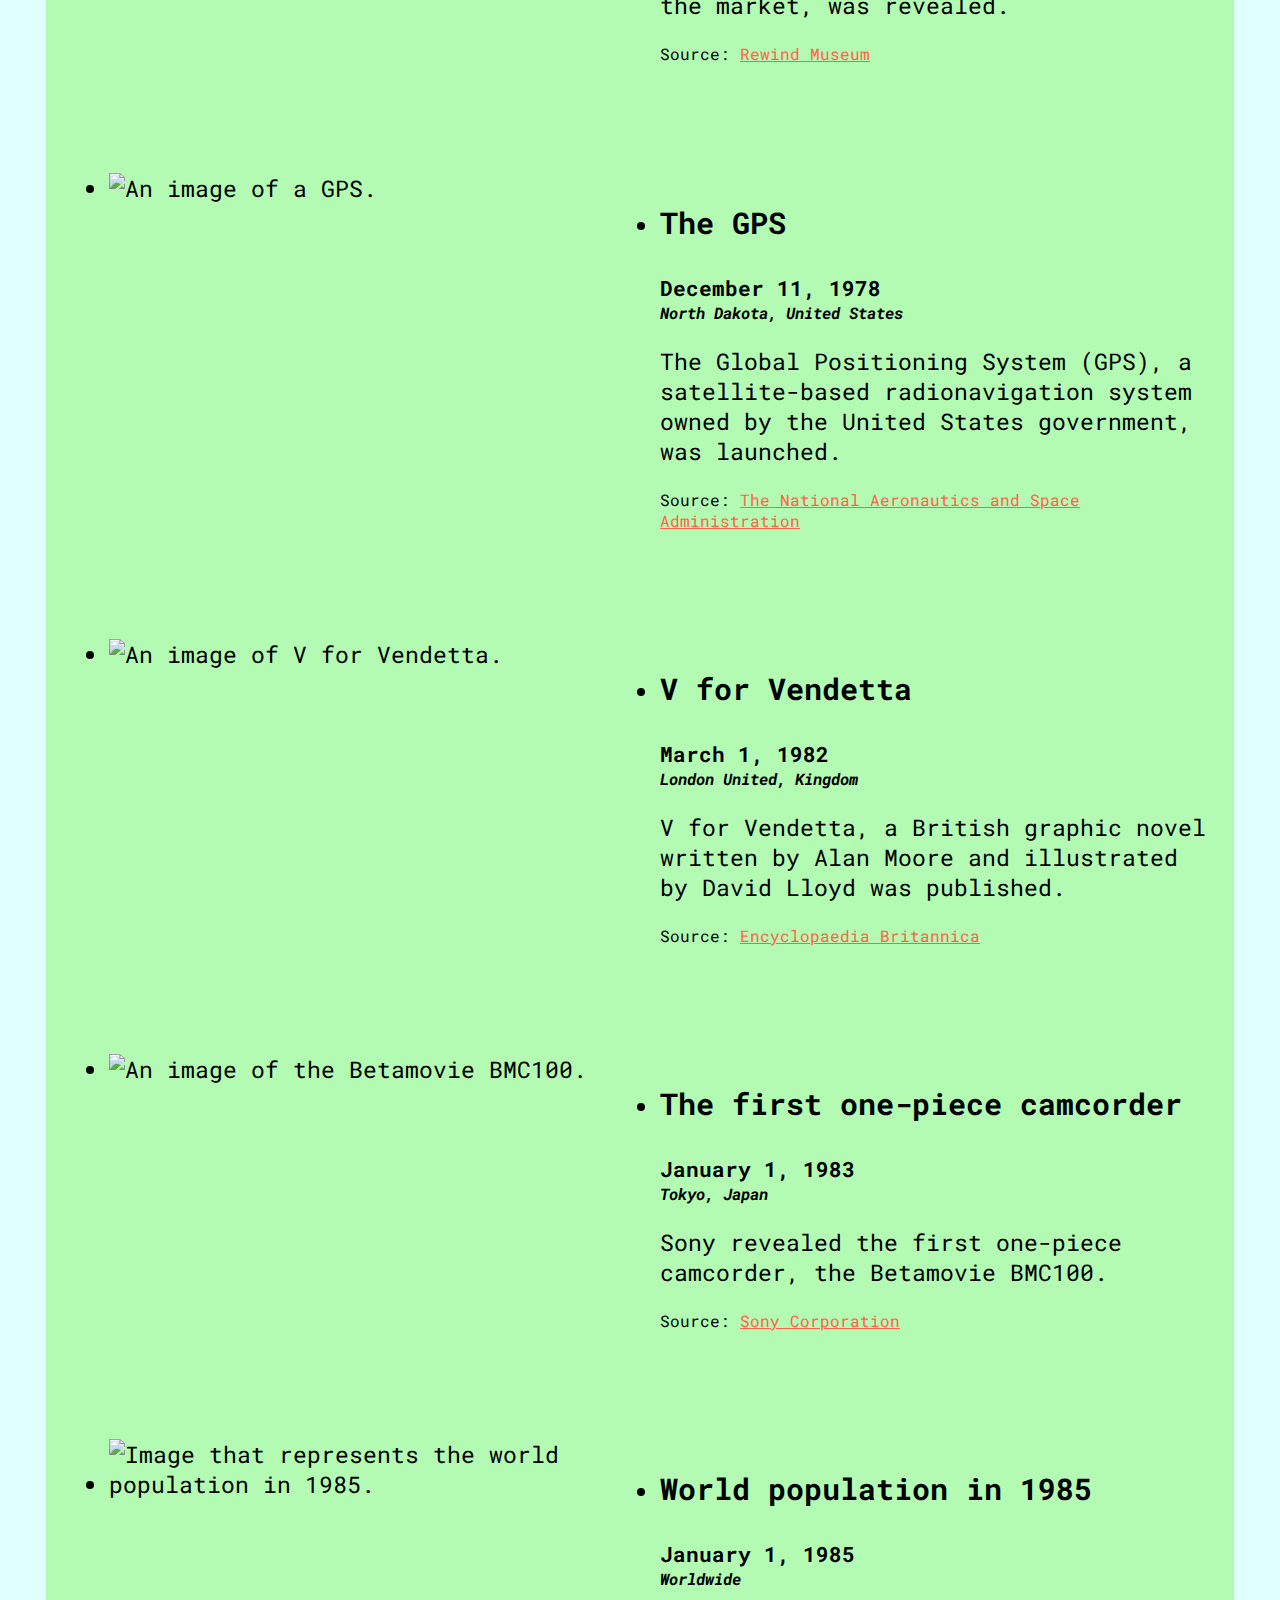
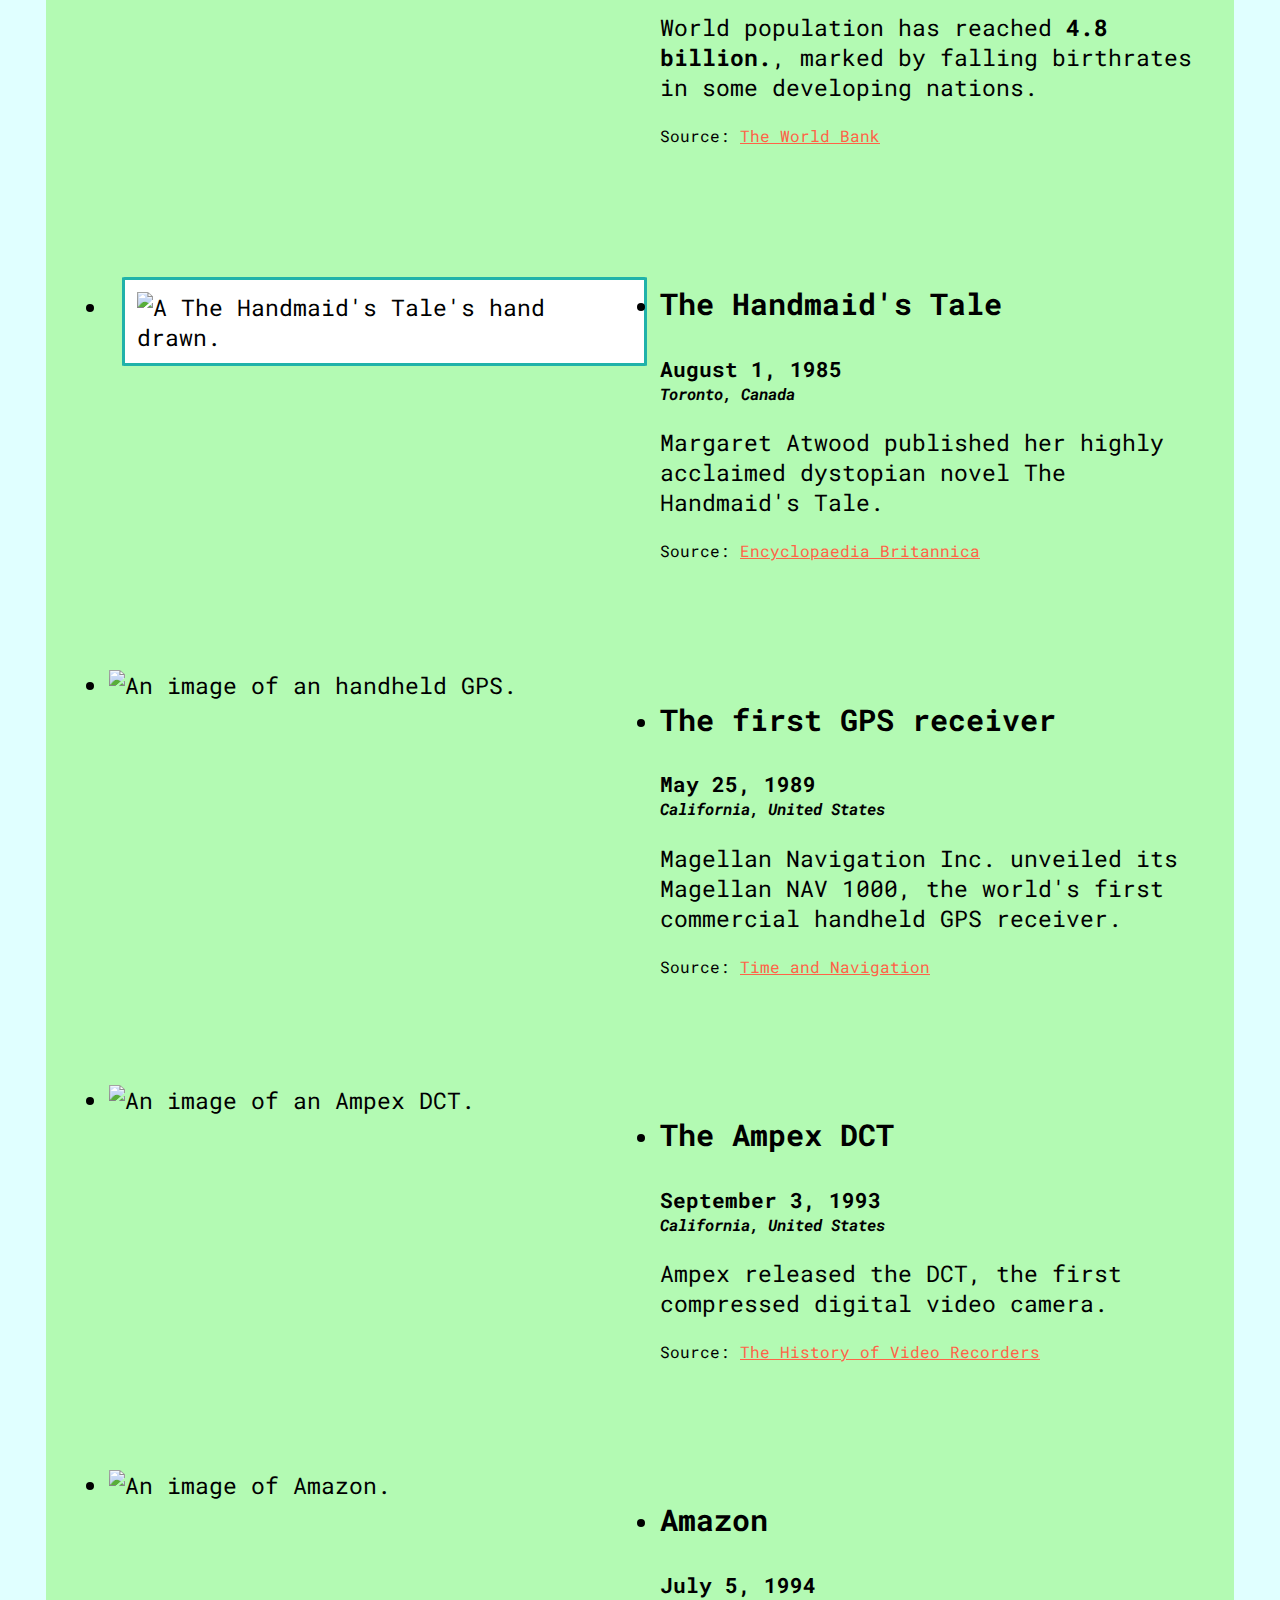
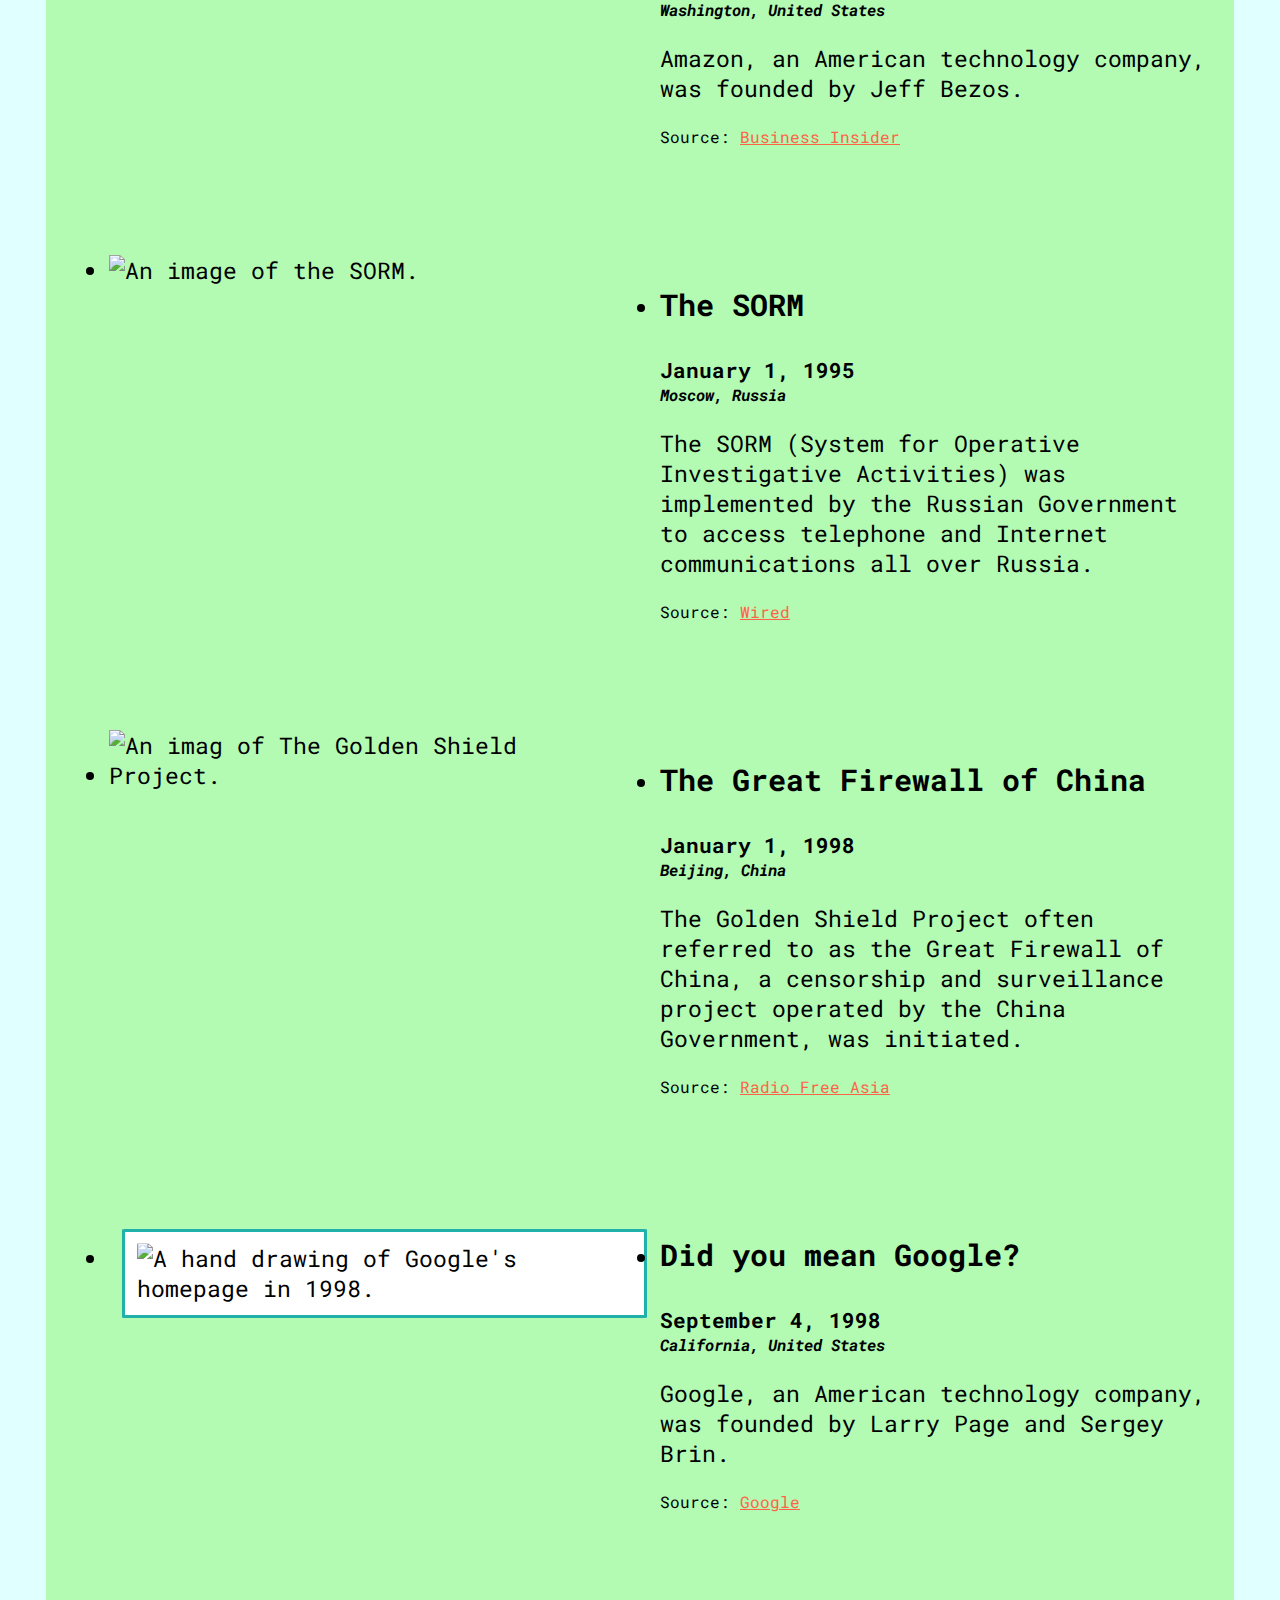
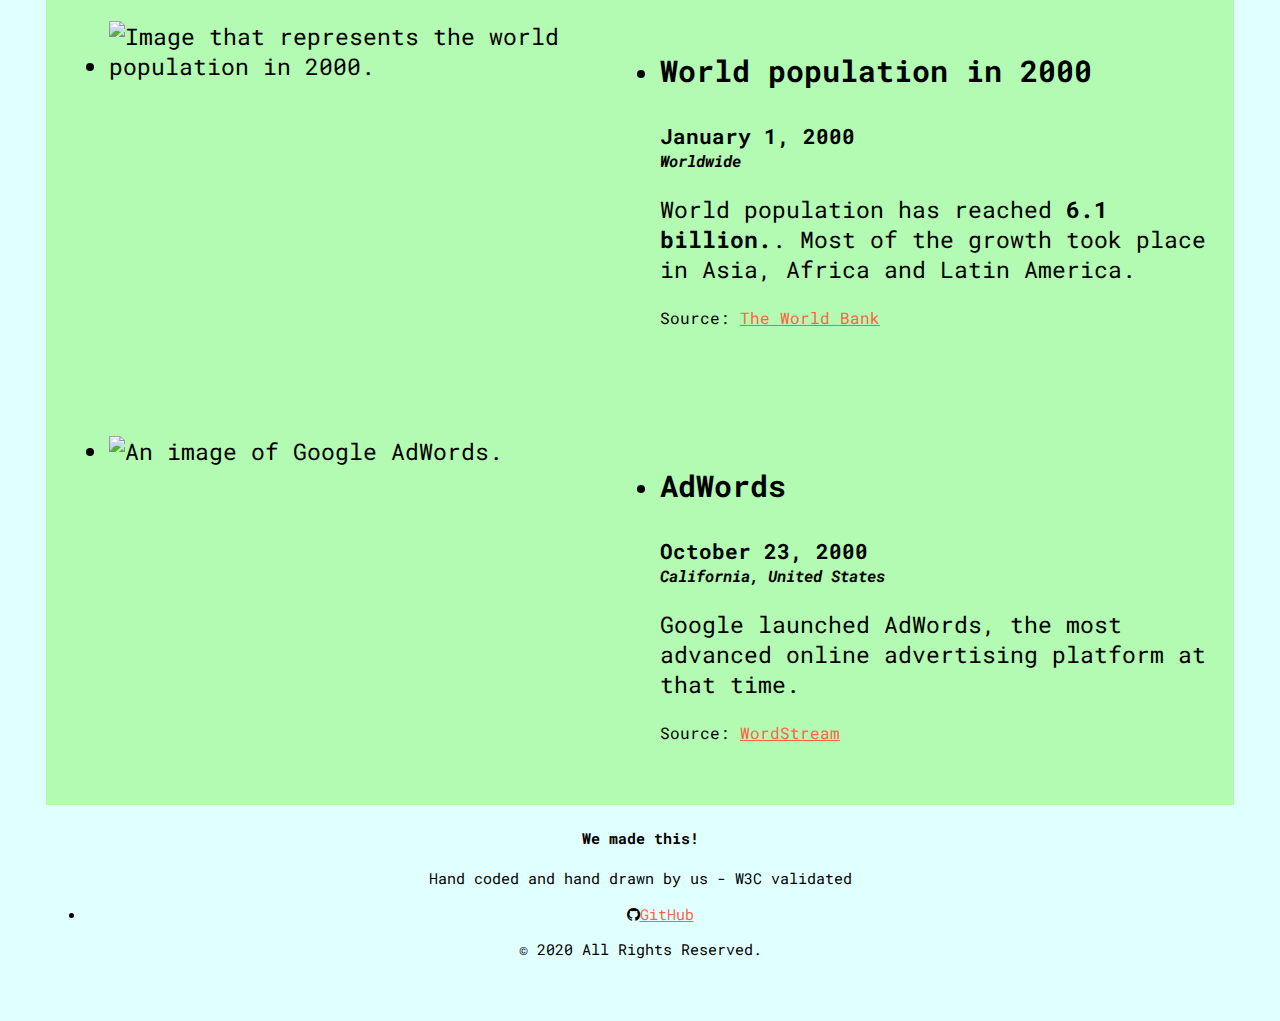
==== commit 21ee9cf9: "Timeline menu updated" ====
--- a/index.html
+++ b/index.html
@@ -7,10 +7,10 @@
     <meta http-equiv="X-UA-Compatible" content="ie=edge">
     <meta name="description" content="A brief history of electronic surveillance and how citizens had evaded it.">
     <meta name="author" content="Antonio Valdivia & Mani Rezaeian">
-    <link rel="stylesheet" href="css/reset.css">
-    <link rel="stylesheet" href="css/style.css">
+    <link rel="stylesheet" href="/css/reset.css">
+    <link rel="stylesheet" href="/css/style.css">
     <link rel="stylesheet" href="https://cdnjs.cloudflare.com/ajax/libs/font-awesome/4.7.0/css/font-awesome.min.css">
-    <title>Surveillance & subversion</title>
+    <title>Surveillance & subversion timeline</title>
   </head>
 
   <body>
@@ -20,21 +20,24 @@
         <div class="progressText"></div>
       </div>
       <div class="titleBar"></div>
-      <h1 id="heading">Surveillance & subversion</h1>
+      <div class="yearBar">
+        <div class="theTime"></div>
+      </div>
+      <h1 id="heading">Surveillance & subversion timeline</h1>
       <p>A brief history of electronic surveillance and how citizens had evaded it.</p>
     </header>
     <main>
       <section>
-        <h2 class="hidden">Timeline</h2>
-
-        <article class="promoted green">
-          <ul class="promotedlayout">
-            <li class="box">
+        <h2 class="hide">Timeline</h2>
+
+        <article class="moment green" id="1950">
+          <ul class="momentlayout">
+            <li class="box first">
               <img src="vericon.png" alt="Image of a Vericon system.">
             </li>
-            <li class="box">
+            <li class="box second">
               <h3>Vericon</h3>
-              <time datetime="1949-01-01">January 1, <span>1949</span></time>
+              <time datetime="1949-01-01">January 1, <span id="year">1949</span></time>
               <address>New York, United States</address>
               <p>Vericon, the first commercial closed-circuit television system became available in the US.</p>
               <footer>
@@ -46,12 +49,12 @@
           </ul>
         </article>
 
-        <article class="promoted green">
-          <ul class="promotedlayout">
-            <li class="box">
-              <img src="img/nineteen-eighty-four.png" alt="A hand drawing of Winston Smith Orwell's protagonist in 1984.">
-            </li>
-            <li class="box">
+        <article class="moment drawing green" id="">
+          <ul class="momentlayout">
+            <li class="box first">
+              <img src="img/nineteen-eighty-four.jpg" alt="A hand drawing of Winston Smith Orwell's protagonist in 1984.">
+            </li>
+            <li class="box second">
               <h3>Nineteen Eighty-Four</h3>
               <time datetime="1949-06-08">June 8, <span>1949</span></time>
               <address>London, United Kingdom</address>
@@ -64,12 +67,12 @@
           </ul>
         </article>
 
-        <article class="promoted green">
-          <ul class="promotedlayout">
-            <li class="box">
+        <article class="moment green" id="">
+          <ul class="momentlayout">
+            <li class="box first">
               <img src="img/nineteen-eighty-four.png" alt="A hand drawing of Winston Smith Orwell's protagonist in 1984.">
             </li>
-            <li class="box">
+            <li class="box second">
               <h3>The NSA</h3>
               <time datetime="1952-11-04">November 4, <span>1952</span></time>
               <address>Maryland, United States</address>
@@ -83,12 +86,12 @@
           </ul>
         </article>
 
-        <article class="promoted green">
-          <ul class="promotedlayout">
-            <li class="box">
+        <article class="moment green" id="1955">
+          <ul class="momentlayout">
+            <li class="box first">
               <img src="img/world-population-1955.png" alt="Image that represents the world population in 1955.">
             </li>
-            <li class="box">
+            <li class="box second">
               <h3>World population in 1955</h3>
               <time datetime="1955-01-01">January 1, <span>1955</span></time>
               <address>Worldwide</address>
@@ -102,14 +105,14 @@
           </ul>
         </article>
 
-        <article class="promoted green">
-          <ul class="promotedlayout">
-            <li class="box">
-              <img src="img/flash-matic.png" alt="A hand drawing of a women using a Zenith Flash-Matic.">
-            </li>
-            <li class="box">
+        <article class="moment drawing green" id="">
+          <ul class="momentlayout">
+            <li class="box first">
+              <img src="img/flash-matic.jpg" alt="A hand drawing of a women using a Zenith Flash-Matic.">
+            </li>
+            <li class="box second">
               <h3>The first remote control</h3>
-              <time datetime="1955-01-01">January 1, <span>1995</span></time>
+              <time datetime="1955-01-01">January 1, <span>1955</span></time>
               <address>Chicago, United States</address>
               <p>The Zenith Flash-Matic, the first wireless remote control, was invented by Eugene Polley.</p>
               <footer>
@@ -120,12 +123,12 @@
           </ul>
         </article>
 
-        <article class="promoted green">
-          <ul class="promotedlayout">
-            <li class="box">
+        <article class="moment green" id="">
+          <ul class="momentlayout">
+            <li class="box first">
               <img src="img/ampex.png" alt="A picture of an Ampex VRX-1000.">
             </li>
-            <li class="box">
+            <li class="box second">
               <h3>The first videotape recorder</h3>
               <time datetime="1956-03-14">March 14, <span>1956</span></time>
               <address>California, United States</address>
@@ -138,16 +141,17 @@
           </ul>
         </article>
 
-        <article class="promoted green">
-          <ul class="promotedlayout">
-            <li class="box">
+        <article class="moment green" id="1960">
+          <ul class="momentlayout">
+            <li class="box first">
               <img src="img/the-twilight-zone.png" alt="A frame of The Twilight Zone.">
             </li>
-            <li class="box">
+            <li class="box second">
               <h3>The Twilight Zone</h3>
               <time datetime="1959-10-02">October 2, <span>1959</span></time>
               <address>New York, United States</address>
-              <p>The first episode of The Twilight Zone, an American anthology television series created and presented by Rod Serling, was aired.</p>
+              <p>The first episode of The Twilight Zone, an American anthology television series created and presented by
+                Rod Serling, was aired.</p>
               <footer>
                 <p>Source: <a href="https://www.imdb.com/title/tt0052520/" target="_blank">Internet Movie Database</a></p>
               </footer>
@@ -155,33 +159,35 @@
           </ul>
         </article>
 
-        <article class="promoted green">
-          <ul class="promotedlayout">
-            <li class="box">
-              <img src="img/2001.png" alt="A hand drawing based on the 'Dawn of Man' sequence.">
-            </li>
-            <li class="box">
+        <article class="moment drawing green" id="1965">
+          <ul class="momentlayout">
+            <li class="box first">
+              <img src="img/2001.jpg" alt="A hand drawing based on the 'Dawn of Man' sequence.">
+            </li>
+            <li class="box second">
               <h3>2001: A Space Odyssey</h3>
               <time datetime="1968-04-03">April 3, <span>1968</span></time>
               <address>Washington, United States</address>
-              <p>2001: A Space Odyssey, an epic science fiction film produced and directed by Stanley Kubrick, was released.</p>
+              <p>2001: A Space Odyssey, an epic science fiction film produced and directed by Stanley Kubrick, was
+                released.</p>
               <footer>
                 <p>Source: <a href="https://www.imdb.com/title/tt0062622/" target="_blank">Internet Movie Database</a></p>
               </footer>
             </li>
           </ul>
-        </article>        
-
-        <article class="promoted green">
-          <ul class="promotedlayout">
-            <li class="box">
+        </article>
+
+        <article class="moment green" id="">
+          <ul class="momentlayout">
+            <li class="box first">
               <img src="img/armstrong.png" alt="An image of Neil Armstrong on the moon.">
             </li>
-            <li class="box">
+            <li class="box second">
               <h3>"One giant leap for mankind"</h3>
               <time datetime=" 1969-07-20">July 20, <span>1969</span></time>
               <address>Worldwide</address>
-              <p>The world watched the greatest single broadcast in television history: Neil Armstrong took the first steps on the moon’s surface.</p>
+              <p>The world watched the greatest single broadcast in television history: Neil Armstrong took the first
+                steps on the moon’s surface.</p>
               <footer>
                 <p>Source: <a href="https://www.bbc.com/news/world-us-canada-48857752" target="_blank">BBC News</a></p>
               </footer>
@@ -189,29 +195,31 @@
           </ul>
         </article>
 
-        <article class="promoted green">
-          <ul class="promotedlayout">
-            <li class="box">
+        <article class="moment green" id="">
+          <ul class="momentlayout">
+            <li class="box first">
               <img src="img/internet.png" alt="An image of old computers.">
             </li>
-            <li class="box">
+            <li class="box second">
               <h3>The Internet</h3>
               <time datetime="1969-10-29">October 29, <span>1969</span></time>
               <address>California, United States</address>
-              <p>Computers at Stanford and UCLA connected for the first time. This moment is considered the beginning of the Internet.</p>
-              <footer>
-                <p>Source: <a href="https://www.webfx.com/blog/web-design/the-history-of-the-internet-in-a-nutshell/" target="_blank">The History of the Internet in a Nutshell</a></p>
-              </footer>
-            </li>
-          </ul>
-        </article>
-
-        <article class="promoted green">
-          <ul class="promotedlayout">
-            <li class="box">
+              <p>Computers at Stanford and UCLA connected for the first time. This moment is considered the beginning of
+                the Internet.</p>
+              <footer>
+                <p>Source: <a href="https://www.webfx.com/blog/web-design/the-history-of-the-internet-in-a-nutshell/"
+                    target="_blank">The History of the Internet in a Nutshell</a></p>
+              </footer>
+            </li>
+          </ul>
+        </article>
+
+        <article class="moment green" id="">
+          <ul class="momentlayout">
+            <li class="box first">
               <img src="img/world-population-1970.png" alt="Image that represents the world population in 1970.">
             </li>
-            <li class="box">
+            <li class="box second">
               <h3>World population in 1970</h3>
               <time datetime="1970-01-01">January 1, <span>1970</span></time>
               <address>Worldwide</address>
@@ -224,16 +232,18 @@
           </ul>
         </article>
 
-        <article class="promoted green">
-          <ul class="promotedlayout">
-            <li class="box">
+        <article class="moment green" id="1970">
+          <ul class="momentlayout">
+            <li class="box first">
               <img src="img/echelon.png" alt="An image of the ECHELON.">
             </li>
-            <li class="box">
+            <li class="box second">
               <h3>The ECHELON</h3>
               <time datetime="1971-01-01">January 1, <span>1971</span></time>
-              <address>Washington,	United States</address>
-              <p>The ECHELON program was formally established by the United States government to monitor the military and diplomatic communications of the Soviet Union during the Cold War, but later became the first-ever automated global mass surveillance system.</p>
+              <address>Washington, United States</address>
+              <p>The ECHELON program was formally established by the United States government to monitor the military and
+                diplomatic communications of the Soviet Union during the Cold War, but later became the first-ever
+                automated global mass surveillance system.</p>
               <footer>
                 <p>Source: <a href="http://news.bbc.co.uk/2/hi/sci/tech/1357513.stm" target="_blank">BBC News</a></p>
               </footer>
@@ -241,83 +251,93 @@
           </ul>
         </article>
 
-        <article class="promoted green">
-          <ul class="promotedlayout">
-            <li class="box">
+        <article class="moment green" id="">
+          <ul class="momentlayout">
+            <li class="box first">
               <img src="img/gold.png" alt="An image of the Gold Standard.">
             </li>
-            <li class="box">
+            <li class="box second">
               <h3>The end of the Gold Standard</h3>
               <time datetime="1971-08-15">August 15, <span>1971</span></time>
-              <address>Washington,	United States</address>
-              <p>The United States government decides no longer convert dollars to gold at a fixed value, abandoning the Gold Standard.</p>
-              <footer>
-                <p>Source: <a href="https://www.forbes.com/sites/briandomitrovic/2011/08/14/august-15-1971-a-date-which-has-lived-in-infamy/#5f8fb494581a" target="_blank">Forbes</a></p>
-              </footer>
-            </li>
-          </ul>
-        </article>
-
-        <article class="promoted green">
-          <ul class="promotedlayout">
-            <li class="box">
+              <address>Washington, United States</address>
+              <p>The United States government decides no longer convert dollars to gold at a fixed value, abandoning the
+                Gold Standard.</p>
+              <footer>
+                <p>Source: <a
+                    href="https://www.forbes.com/sites/briandomitrovic/2011/08/14/august-15-1971-a-date-which-has-lived-in-infamy/#5f8fb494581a"
+                    target="_blank">Forbes</a></p>
+              </footer>
+            </li>
+          </ul>
+        </article>
+
+        <article class="moment green" id="">
+          <ul class="momentlayout">
+            <li class="box first">
               <img src="img/email.png" alt="An image of an email.">
             </li>
-            <li class="box">
+            <li class="box second">
               <h3>The first email sent</h3>
               <time datetime="1971-10-01">October 1, <span>1971</span></time>
               <address>Massachusetts, United States</address>
               <p>Ray Tomlinson sent the first email. It was a test message to himself.</p>
               <footer>
-                <p>Source: <a href="https://thenextweb.com/insider/2011/10/08/the-first-email-was-sent-40-years-ago-this-month/" target="_blank">The Next Web</a></p>
-              </footer>
-            </li>
-          </ul>
-        </article>
-
-        <article class="promoted green">
-          <ul class="promotedlayout">
-            <li class="box">
+                <p>Source: <a
+                    href="https://thenextweb.com/insider/2011/10/08/the-first-email-was-sent-40-years-ago-this-month/"
+                    target="_blank">The Next Web</a></p>
+              </footer>
+            </li>
+          </ul>
+        </article>
+
+        <article class="moment green" id="">
+          <ul class="momentlayout">
+            <li class="box first">
               <img src="img/watergate.png" alt="An image of the Watergate.">
             </li>
-            <li class="box">
+            <li class="box second">
               <h3>The Watergate Scandal</h3>
               <time datetime="1972-06-17">June 17, <span>1972</span></time>
               <address>Washington, United States</address>
-              <p>The Watergate Scandal begins when employees of President Nixon's reelection campaign are caught breaking into the Democratic National Committee headquarters. A Senate investigation follow.</p>
-              <footer>
-                <p>Source: <a href="https://www.infoplease.com/history/us/timeline-us-spying-and-surveillance" target="_blank">Timeline: U.S. Spying and Surveillance</a></p>
-              </footer>
-            </li>
-          </ul>
-        </article>
-
-        <article class="promoted green">
-          <ul class="promotedlayout">
-            <li class="box">
-              <img src="img/cellphone.png" alt="A hand drawing of a man using the Motorola DynaTAC 8000X on a steet in New York.">
-            </li>
-            <li class="box">
+              <p>The Watergate Scandal begins when employees of President Nixon's reelection campaign are caught breaking
+                into the Democratic National Committee headquarters. A Senate investigation follow.</p>
+              <footer>
+                <p>Source: <a href="https://www.infoplease.com/history/us/timeline-us-spying-and-surveillance"
+                    target="_blank">Timeline: U.S. Spying and Surveillance</a></p>
+              </footer>
+            </li>
+          </ul>
+        </article>
+
+        <article class="moment drawing green" id="">
+          <ul class="momentlayout">
+            <li class="box first">
+              <img src="img/cellphone.jpg"
+                alt="A hand drawing of a man using the Motorola DynaTAC 8000X on a steet in New York.">
+            </li>
+            <li class="box second">
               <h3>The first cellphone</h3>
               <time datetime="1973-04-03">April 3, <span>1973</span></time>
               <address>New York, United States</address>
               <p>The Motorola DynaTAC 8000X, the world’s first hand-held wireless phone, was unveiled.</p>
               <footer>
-                <p>Source: <a href="https://www.nytimes.com/2019/07/31/business/how-phones-made-the-world-your-office-like-it-or-not.html" target="_blank">The New York Times</a></p>
-              </footer>
-            </li>
-          </ul>
-        </article>
-
-        <article class="promoted green">
-          <ul class="promotedlayout">
-            <li class="box">
+                <p>Source: <a
+                    href="https://www.nytimes.com/2019/07/31/business/how-phones-made-the-world-your-office-like-it-or-not.html"
+                    target="_blank">The New York Times</a></p>
+              </footer>
+            </li>
+          </ul>
+        </article>
+
+        <article class="moment green" id="1975">
+          <ul class="momentlayout">
+            <li class="box first">
               <img src="img/altair.png" alt="An image of the Altair 8800.">
             </li>
-            <li class="box">
+            <li class="box second">
               <h3>The first personal computer</h3>
               <time datetime="1975-01-01">January 1, <span>1975</span></time>
-              <address>New Mexico,	United States</address>
+              <address>New Mexico, United States</address>
               <p>The Altair 8800, the first commercially successful personal computer, was released.</p>
               <footer>
                 <p>Source: <a href="https://oldcomputers.net/altair-8800.html" target="_blank">Old Computers</a></p>
@@ -326,68 +346,72 @@
           </ul>
         </article>
 
-        <article class="promoted green">
-          <ul class="promotedlayout">
-            <li class="box">
-              <img src="img/church.png" alt="A hand drawing of the Church Committee">
-            </li>
-            <li class="box">
+        <article class="moment drawing green" id="">
+          <ul class="momentlayout">
+            <li class="box first">
+              <img src="img/church.jpg" alt="A hand drawing of the Church Committee">
+            </li>
+            <li class="box second">
               <h3>The Church Committee</h3>
               <time datetime="1975-01-21">January 21, <span>1975</span></time>
               <address>Washington, United States</address>
-              <p>A series of leaks revealed illegal and unethical activities involving the FBI, the CIA, and the U.S. military. The U.S. Senate established an Intelligence Committee to investigate those activities.</p>
-              <footer>
-                <p>Source: <a href="https://www.brennancenter.org/sites/default/files/publications/Church_Committee_Report.pdf" target="_blank">Brennan Center for Justice</a></p>
-              </footer>
-            </li>
-          </ul>
-        </article>
-
-        <article class="promoted green">
-          <ul class="promotedlayout">
-            <li class="box">
+              <p>A series of leaks revealed illegal and unethical activities involving the FBI, the CIA, and the U.S.
+                military. The U.S. Senate established an Intelligence Committee to investigate those activities.</p>
+              <footer>
+                <p>Source: <a
+                    href="https://www.brennancenter.org/sites/default/files/publications/Church_Committee_Report.pdf"
+                    target="_blank">Brennan Center for Justice</a></p>
+              </footer>
+            </li>
+          </ul>
+        </article>
+
+        <article class="moment green" id="">
+          <ul class="momentlayout">
+            <li class="box first">
               <img src="img/microsoft.png" alt="An image of Microsoft Corporation.">
             </li>
-            <li class="box">
+            <li class="box second">
               <h3>Start me up</h3>
               <time datetime="1975-04-04">April 4, <span>1975</span></time>
               <address>New Mexico, United States</address>
               <p>Microsoft Corporation was founded by Bill Gates and Paul Allen to develop computer software.</p>
               <footer>
-                <p>Source: <a href="https://www.history.com/this-day-in-history/microsoft-founded" target="_blank">History</a></p>
-              </footer>
-            </li>
-          </ul>
-        </article>
-
-        <article class="promoted green">
-          <ul class="promotedlayout">
-            <li class="box">
+                <p>Source: <a href="https://www.history.com/this-day-in-history/microsoft-founded"
+                    target="_blank">History</a></p>
+              </footer>
+            </li>
+          </ul>
+        </article>
+
+        <article class="moment green" id="">
+          <ul class="momentlayout">
+            <li class="box first">
               <img src="img/apple.png" alt="An image of Apple Computer Company.">
             </li>
-            <li class="box">
+            <li class="box second">
               <h3>Think different</h3>
               <time datetime="1976-04-01">April 1, <span>1976</span></time>
-              <address>California,	United States</address>
+              <address>California, United States</address>
               <p>Apple Computer Company was founded by college dropouts Steve Jobs and Steve Wozniak.</p>
               <footer>
                 <p>Source: <a href="https://www.loc.gov/rr/business/businesshistory/April/apple.html" target="_blank">
-                Library of Congress</a></p>
-              </footer>
-            </li>
-          </ul>
-        </article>
-
-
-        <article class="promoted green">
-          <ul class="promotedlayout">
-            <li class="box">
+                    Library of Congress</a></p>
+              </footer>
+            </li>
+          </ul>
+        </article>
+
+
+        <article class="moment green" id="">
+          <ul class="momentlayout">
+            <li class="box first">
               <img src="img/vcr.png" alt="An image of the JVC HR-3300 VIDSTAR.">
             </li>
-            <li class="box">
+            <li class="box second">
               <h3>The first VHS VCR</h3>
               <time datetime="1976-09-09">September 9, <span>1976</span></time>
-              <address>Tokyo,	Japan</address>
+              <address>Tokyo, Japan</address>
               <p>The JVC HR-3300 VIDSTAR, the world's first VHS-based VCR to be released to the market, was revealed.</p>
               <footer>
                 <p>Source: <a href="https://www.rewindmuseum.com/vhs.htm" target="_blank">Rewind Museum</a></p>
@@ -396,154 +420,165 @@
           </ul>
         </article>
 
-        <article class="promoted green">
-          <ul class="promotedlayout">
-            <li class="box">
+        <article class="moment green" id="">
+          <ul class="momentlayout">
+            <li class="box first">
               <img src="img/gps.png" alt="An image of a GPS.">
             </li>
-            <li class="box">
+            <li class="box second">
               <h3>The GPS</h3>
               <time datetime="1978-12-11">December 11, <span>1978</span></time>
-              <address>North Dakota,	United States</address>
-              <p>The Global Positioning System (GPS), a satellite-based radionavigation system owned by the United States government, was launched.</p>
-              <footer>
-                <p>Source: <a href="https://www.nasa.gov/directorates/heo/scan/communications/policy/GPS_History.html" target="_blank">The National Aeronautics and Space Administration</a></p>
-              </footer>
-            </li>
-          </ul>
-        </article>
-
-        <article class="promoted green">
-          <ul class="promotedlayout">
-            <li class="box">
+              <address>North Dakota, United States</address>
+              <p>The Global Positioning System (GPS), a satellite-based radionavigation system owned by the United States
+                government, was launched.</p>
+              <footer>
+                <p>Source: <a href="https://www.nasa.gov/directorates/heo/scan/communications/policy/GPS_History.html"
+                    target="_blank">The National Aeronautics and Space Administration</a></p>
+              </footer>
+            </li>
+          </ul>
+        </article>
+
+        <article class="moment green" id="1980">
+          <ul class="momentlayout">
+            <li class="box first">
               <img src="img/v-for-vendetta.png" alt="An image of V for Vendetta.">
             </li>
-            <li class="box">
+            <li class="box second">
               <h3>V for Vendetta</h3>
               <time datetime="1982-03-01">March 1, <span>1982</span></time>
-              <address>London	United, Kingdom</address>
-              <p>V for Vendetta, a British graphic novel written by Alan Moore and illustrated by David Lloyd was published.</p>
+              <address>London United, Kingdom</address>
+              <p>V for Vendetta, a British graphic novel written by Alan Moore and illustrated by David Lloyd was
+                published.</p>
               <footer>
                 <p>Source: <a href="https://www.britannica.com/biography/Alan-Moore" target="_blank">Encyclopaedia
-                  Britannica</a></p>
-              </footer>
-            </li>
-          </ul>
-        </article>
-
-        <article class="promoted green">
-          <ul class="promotedlayout">
-            <li class="box">
+                    Britannica</a></p>
+              </footer>
+            </li>
+          </ul>
+        </article>
+
+        <article class="moment green" id="">
+          <ul class="momentlayout">
+            <li class="box first">
               <img src="img/betamovie.png" alt="An image of the Betamovie BMC100.">
             </li>
-            <li class="box">
+            <li class="box second">
               <h3>The first one-piece camcorder</h3>
-              <time datetime="1956-03-14">January 1, <span>1956</span></time>
+              <time datetime="1983-01-01">January 1, <span>1983</span></time>
               <address>Tokyo, Japan</address>
               <p>Sony revealed the first one-piece camcorder, the Betamovie BMC100.</p>
               <footer>
-                <p>Source: <a href="https://www.sony.net/Fun/design/history/product/1980/bmc-100.html" target="_blank">Sony Corporation</a></p>
-              </footer>
-            </li>
-          </ul>
-        </article>
-
-        <article class="promoted green">
-          <ul class="promotedlayout">
-            <li class="box">
+                <p>Source: <a href="https://www.sony.net/Fun/design/history/product/1980/bmc-100.html"
+                    target="_blank">Sony Corporation</a></p>
+              </footer>
+            </li>
+          </ul>
+        </article>
+
+        <article class="moment green" id="">
+          <ul class="momentlayout">
+            <li class="box first">
               <img src="img/world-population-1985.png" alt="Image that represents the world population in 1985.">
             </li>
-            <li class="box">
+            <li class="box second">
               <h3>World population in 1985</h3>
               <time datetime="1985-01-01">January 1, <span>1985</span></time>
               <address>Worldwide</address>
-              <p>World population has reached <strong>4.8 billion.</strong>, marked by falling birthrates in some developing nations.</p>
-              <footer>
-                <p>Source: <a href="https://data.worldbank.org/indicator/SP.POP.TOTL" target="_blank">The World Bank</a></p>
-              </footer>
-            </li>
-          </ul>
-        </article>
-
-        <article class="promoted green">
-          <ul class="promotedlayout">
-            <li class="box">
-              <img src="img/handmaids.png" alt="An image of The Handmaid's Tale's cover.">
-            </li>
-            <li class="box">
+              <p>World population has reached <strong>4.8 billion.</strong>, marked by falling birthrates in some
+                developing nations.</p>
+              <footer>
+                <p>Source: <a href="https://data.worldbank.org/indicator/SP.POP.TOTL" target="_blank">The World Bank</a>
+                </p>
+              </footer>
+            </li>
+          </ul>
+        </article>
+
+        <article class="moment drawing green" id="1985">
+          <ul class="momentlayout">
+            <li class="box first">
+              <img src="img/handsmaids.jpg" alt="A The Handmaid's Tale's hand drawn.">
+            </li>
+            <li class="box second">
               <h3>The Handmaid's Tale</h3>
               <time datetime="1985-08-01">August 1, <span>1985</span></time>
               <address>Toronto, Canada</address>
               <p>Margaret Atwood published her highly acclaimed dystopian novel The Handmaid's Tale.</p>
               <footer>
                 <p>Source: <a href="https://www.britannica.com/biography/Margaret-Atwood" target="_blank">Encyclopaedia
-                  Britannica</a></p>
-              </footer>
-            </li>
-          </ul>
-        </article>
-
-        <article class="promoted green">
-          <ul class="promotedlayout">
-            <li class="box">
+                    Britannica</a></p>
+              </footer>
+            </li>
+          </ul>
+        </article>
+
+        <article class="moment green" id="">
+          <ul class="momentlayout">
+            <li class="box first">
               <img src="img/handheld-gps.png" alt="An image of an handheld GPS.">
             </li>
-            <li class="box">
+            <li class="box second">
               <h3>The first GPS receiver</h3>
               <time datetime="1989-05-25">May 25, <span>1989</span></time>
-              <address>California,	United States</address>
-              <p>Magellan Navigation Inc. unveiled its Magellan NAV 1000, the world's first commercial handheld GPS receiver.</p>
-              <footer>
-                <p>Source: <a href="https://timeandnavigation.si.edu/multimedia-asset/magellan-nav-1000-gps-receiver-1988" target="_blank">Time and Navigation</a></p>
-              </footer>
-            </li>
-          </ul>
-        </article>
-
-        <article class="promoted green">
-          <ul class="promotedlayout">
-            <li class="box">
+              <address>California, United States</address>
+              <p>Magellan Navigation Inc. unveiled its Magellan NAV 1000, the world's first commercial handheld GPS
+                receiver.</p>
+              <footer>
+                <p>Source: <a href="https://timeandnavigation.si.edu/multimedia-asset/magellan-nav-1000-gps-receiver-1988"
+                    target="_blank">Time and Navigation</a></p>
+              </footer>
+            </li>
+          </ul>
+        </article>
+
+        <article class="moment green" id="1990">
+          <ul class="momentlayout">
+            <li class="box first">
               <img src="img/dtc.png" alt="An image of an Ampex DCT.">
             </li>
-            <li class="box">
+            <li class="box second">
               <h3>The Ampex DCT</h3>
               <time datetime="1993-09-03">September 3, <span>1993</span></time>
-              <address>California,	United States</address>
+              <address>California, United States</address>
               <p>Ampex released the DCT, the first compressed digital video camera.</p>
               <footer>
-                <p>Source: <a href="https://www.thoughtco.com/history-of-video-recorders-4077043" target="_blank">The History of Video Recorders</a></p>
-              </footer>
-            </li>
-          </ul>
-        </article>
-     
-        <article class="promoted green">
-          <ul class="promotedlayout">
-            <li class="box">
+                <p>Source: <a href="https://www.thoughtco.com/history-of-video-recorders-4077043" target="_blank">The
+                    History of Video Recorders</a></p>
+              </footer>
+            </li>
+          </ul>
+        </article>
+
+        <article class="moment green" id="">
+          <ul class="momentlayout">
+            <li class="box first">
               <img src="img/amazon.png" alt="An image of Amazon.">
             </li>
-            <li class="box">
+            <li class="box second">
               <h3>Amazon</h3>
               <time datetime="1994-07-05">July 5, <span>1994</span></time>
-              <address>Washington,	United States</address>
+              <address>Washington, United States</address>
               <p>Amazon, an American technology company, was founded by Jeff Bezos.</p>
               <footer>
-                <p>Source: <a href="https://www.businessinsider.com/jeff-bezos-amazon-history-facts-2017-4" target="_blank">Business Insider</a></p>
-              </footer>
-            </li>
-          </ul>
-        </article>        
-
-        <article class="promoted green">
-          <ul class="promotedlayout">
-            <li class="box">
+                <p>Source: <a href="https://www.businessinsider.com/jeff-bezos-amazon-history-facts-2017-4"
+                    target="_blank">Business Insider</a></p>
+              </footer>
+            </li>
+          </ul>
+        </article>
+
+        <article class="moment green" id="">
+          <ul class="momentlayout">
+            <li class="box first">
               <img src="img/sorm.png" alt="An image of the SORM.">
             </li>
-            <li class="box">
+            <li class="box second">
               <h3>The SORM</h3>
               <time datetime="1995-01-01">January 1, <span>1995</span></time>
               <address>Moscow, Russia</address>
-              <p>The SORM (System for Operative Investigative Activities) was implemented by the Russian Government to access telephone and Internet communications all over Russia.</p>
+              <p>The SORM (System for Operative Investigative Activities) was implemented by the Russian Government to
+                access telephone and Internet communications all over Russia.</p>
               <footer>
                 <p>Source: <a href="https://www.wired.com/2012/12/russias-hand/" target="_blank">Wired</a></p>
               </footer>
@@ -551,32 +586,34 @@
           </ul>
         </article>
 
-        <article class="promoted green">
-          <ul class="promotedlayout">
-            <li class="box">
+        <article class="moment green" id="">
+          <ul class="momentlayout">
+            <li class="box first">
               <img src="img/golden-shield.png" alt="An imag of The Golden Shield Project.">
             </li>
-            <li class="box">
+            <li class="box second">
               <h3>The Great Firewall of China</h3>
               <time datetime="1998-01-01">January 1, <span>1998</span></time>
               <address>Beijing, China</address>
-              <p>The Golden Shield Project often referred to as the Great Firewall of China, a censorship and surveillance project operated by the China Government, was initiated.</p>
-              <footer>
-                <p>Source: <a href="https://www.rfa.org/english/commentaries/china_internet-11242008134108.html" target="_blank">Radio Free Asia</a></p>
-              </footer>
-            </li>
-          </ul>
-        </article>
-
-        <article class="promoted green">
-          <ul class="promotedlayout">
-            <li class="box">
-              <img src="img/google.png" alt="A hand drawing of Google's founders .">
-            </li>
-            <li class="box">
+              <p>The Golden Shield Project often referred to as the Great Firewall of China, a censorship and surveillance
+                project operated by the China Government, was initiated.</p>
+              <footer>
+                <p>Source: <a href="https://www.rfa.org/english/commentaries/china_internet-11242008134108.html"
+                    target="_blank">Radio Free Asia</a></p>
+              </footer>
+            </li>
+          </ul>
+        </article>
+
+        <article class="moment drawing green" id="">
+          <ul class="momentlayout">
+            <li class="box first">
+              <img src="img/google.jpg" alt="A hand drawing of Google's homepage in 1998.">
+            </li>
+            <li class="box second">
               <h3>Did you mean Google?</h3>
               <time datetime="1998-09-04">September 4, <span>1998</span></time>
-              <address>California,	United States</address>
+              <address>California, United States</address>
               <p>Google, an American technology company, was founded by Larry Page and Sergey Brin.</p>
               <footer>
                 <p>Source: <a href="https://about.google/our-story/" target="_blank">Google</a></p>
@@ -585,35 +622,38 @@
           </ul>
         </article>
 
-        <article class="promoted green">
-          <ul class="promotedlayout">
-            <li class="box">
+        <article class="moment green" id="2000">
+          <ul class="momentlayout">
+            <li class="box first">
               <img src="img/world-population-2000.png" alt="Image that represents the world population in 2000.">
             </li>
-            <li class="box">
+            <li class="box second">
               <h3>World population in 2000</h3>
               <time datetime="2000-01-01">January 1, <span>2000</span></time>
               <address>Worldwide</address>
-              <p>World population has reached <strong>6.1 billion.</strong>. Most of the growth took place in Asia, Africa and Latin America.</p>
-              <footer>
-                <p>Source: <a href="https://data.worldbank.org/indicator/SP.POP.TOTL" target="_blank">The World Bank</a></p>
-              </footer>
-            </li>
-          </ul>
-        </article>
-        
-        <article class="promoted green">
-          <ul class="promotedlayout">
-            <li class="box">
+              <p>World population has reached <strong>6.1 billion.</strong>. Most of the growth took place in Asia, Africa
+                and Latin America.</p>
+              <footer>
+                <p>Source: <a href="https://data.worldbank.org/indicator/SP.POP.TOTL" target="_blank">The World Bank</a>
+                </p>
+              </footer>
+            </li>
+          </ul>
+        </article>
+
+        <article class="moment green" id="">
+          <ul class="momentlayout">
+            <li class="box first">
               <img src="img/adWords.png" alt="An image of Google AdWords.">
             </li>
-            <li class="box">
+            <li class="box second">
               <h3>AdWords</h3>
               <time datetime="2000-10-23">October 23, <span>2000</span></time>
               <address>California, United States</address>
               <p>Google launched AdWords, the most advanced online advertising platform at that time.</p>
               <footer>
-                <p>Source: <a href="https://www.wordstream.com/articles/interactive-history-of-adwords" target="_blank">WordStream</a></p>
+                <p>Source: <a href="https://www.wordstream.com/articles/interactive-history-of-adwords"
+                    target="_blank">WordStream</a></p>
               </footer>
             </li>
           </ul>
@@ -622,15 +662,16 @@
       </section>
     </main>
 
-    <footer class="footer">
+    <footer class="footer center">
       <h4>We made this!</h4>
       <p>Hand coded and hand drawn by us - W3C validated</p>
       <ul>
-        <li><a href="https://github.com/antoniovaldivia/surveillance-and-subversion" target="_blank"><span
-              class="fa fa-github"></span> GitHub</a><span class="fa fa-github"></span></li>
+        <li><span class="fa fa-github"></span><a href="https://github.com/antoniovaldivia/surveillance-and-subversion"
+            target="_blank">GitHub</a></li>
       </ul>
       <p>&copy; 2020 All Rights Reserved.</p>
     </footer>
+    <script src="/js/index.js"></script>
   </body>
 
 </html>--- a/css/style.css
+++ b/css/style.css
@@ -0,0 +1,228 @@
+@import url('https://fonts.googleapis.com/css2?family=Roboto+Mono:ital,wght@0,400;1,700&display=swa');
+body {
+    background-color: lightcyan;
+    font-family: 'Roboto mono', Arial, Helvetica, sans-serif;
+    font-size: 1.2em;
+    padding: 2em;
+}
+
+.header {
+    background-color: #ffffff;
+    padding: 1.5em;
+    text-align: center;
+    font-size: 1.2em;
+}
+
+h1 {
+    font-size: 1.8em;
+    font-weight: 700;
+    color: white;
+    background-color: tomato;
+    transition: all 1s;
+    margin-bottom: 0.5em;
+}
+
+h3 {
+    font-size: 1.3em;
+    font-weight: 700;
+}
+
+.drawing img {
+    background-color: white;
+    display: block;
+    margin-left: auto;
+    margin-right: auto;
+    width: 90%;
+    border-radius: 0.5%;
+    padding: 0.5em;
+    border: lightseagreen;
+    border-style: solid;
+    margin-top: 1em;
+    margin-bottom: 1em;
+}
+
+a {
+    color: tomato;
+}
+
+time {
+    font-size: 0.9em;
+    font-weight: 700;
+}
+
+address {
+    font-size: 0.7em;
+    font-weight: 700;
+}
+
+
+.green {
+    background-color: #b3fab3;
+}
+
+.white {
+    background-color: #ffffff;
+}
+
+.progressText {
+    font-size: 0.5em;
+    font-weight: 800;
+    text-align: right;
+    display: none;
+}
+
+.progressBg {
+    background-color: #8FD8D4;
+    position: fixed;
+    top: 0;
+    left: 0;
+    width: 100%;
+    height: 0.3em;
+}
+
+.progress {
+    background-color: lightseagreen;
+    position: fixed;
+    top: 0;
+    left: 0;
+    width: 0%;
+    height: 0.3em;
+    overflow: hidden;
+    color: white;
+    font-weight: 700;
+}
+
+.titleBar {
+    background-color: tomato;
+    position: fixed;
+    top: 0.2em;
+    left: 0;
+    width: 100%;
+    height: 1.5em;
+    overflow: hidden;
+    color: white;
+    font-weight: 700;
+    font-size: 1.3em;
+    display: none;
+}
+
+.yearBar {
+    background-color: white;
+    position: fixed;
+    top: 2.3em;
+    left: 0;
+    width: 100%;
+    height: 1.4em;
+    overflow: hidden;
+    font-size:0.8em;
+    display: none;
+    padding-left: 0.2em;
+    padding-right: 0.2em;
+    text-align: center;
+}
+.nav{
+    list-style:none;
+    margin:0;
+    padding:0;
+    text-align:center;
+}
+.nav li{
+    display:inline;
+    padding-right: 0.05em;
+}
+
+.nav a{
+    display:inline-block;
+}
+
+.hide {
+    display: none;
+}
+
+.show {
+    display: block;
+}
+
+.left {
+    text-align: left;
+}
+
+.right {
+    text-align: right;
+}
+
+.center {
+    text-align: center;
+}
+
+.box {
+    width: auto;
+}
+
+.moment {
+    height: 95%;
+    font-size: 1.2em;
+    padding: 1em;
+}
+
+.moment img {
+    max-width: 95%;
+}
+
+.bold {
+    font-weight: 700;
+}
+
+article footer {
+    font-size: 0.7em;
+    margin-top: 0.1em;
+}
+
+footer {
+    font-size: 0.8em;
+    margin-top: 1.5em;
+}
+
+.second {
+    align-self: auto; 
+    margin: auto;
+    max-width: 100%;
+}
+
+.pngformat img {
+    background-color: rgb(179, 250, 179);
+    display: block;
+    margin-left: auto;
+    margin-right: auto;
+    width: 90%;
+    border-radius: 0.5%;
+    padding: 0em;
+    margin-top: 1em;
+    margin-bottom: 1em;
+}
+
+
+@media screen and (min-width: 50em) {
+    .header {
+        background-color: #ffffff;
+        padding: 1.5em;
+        text-align: center;
+        font-size: 2em;
+    }
+    .momentlayout {
+        display: grid;
+        grid-template-columns: 1fr 1fr;
+    }
+
+    @media screen and (min-width: 90em) {
+        h1 {
+            font-size: 2.5em;
+        }
+        .masthead img {
+            max-width: 90%;
+        }
+        .masthead p {
+            width: 60%;
+        }
+    }
+}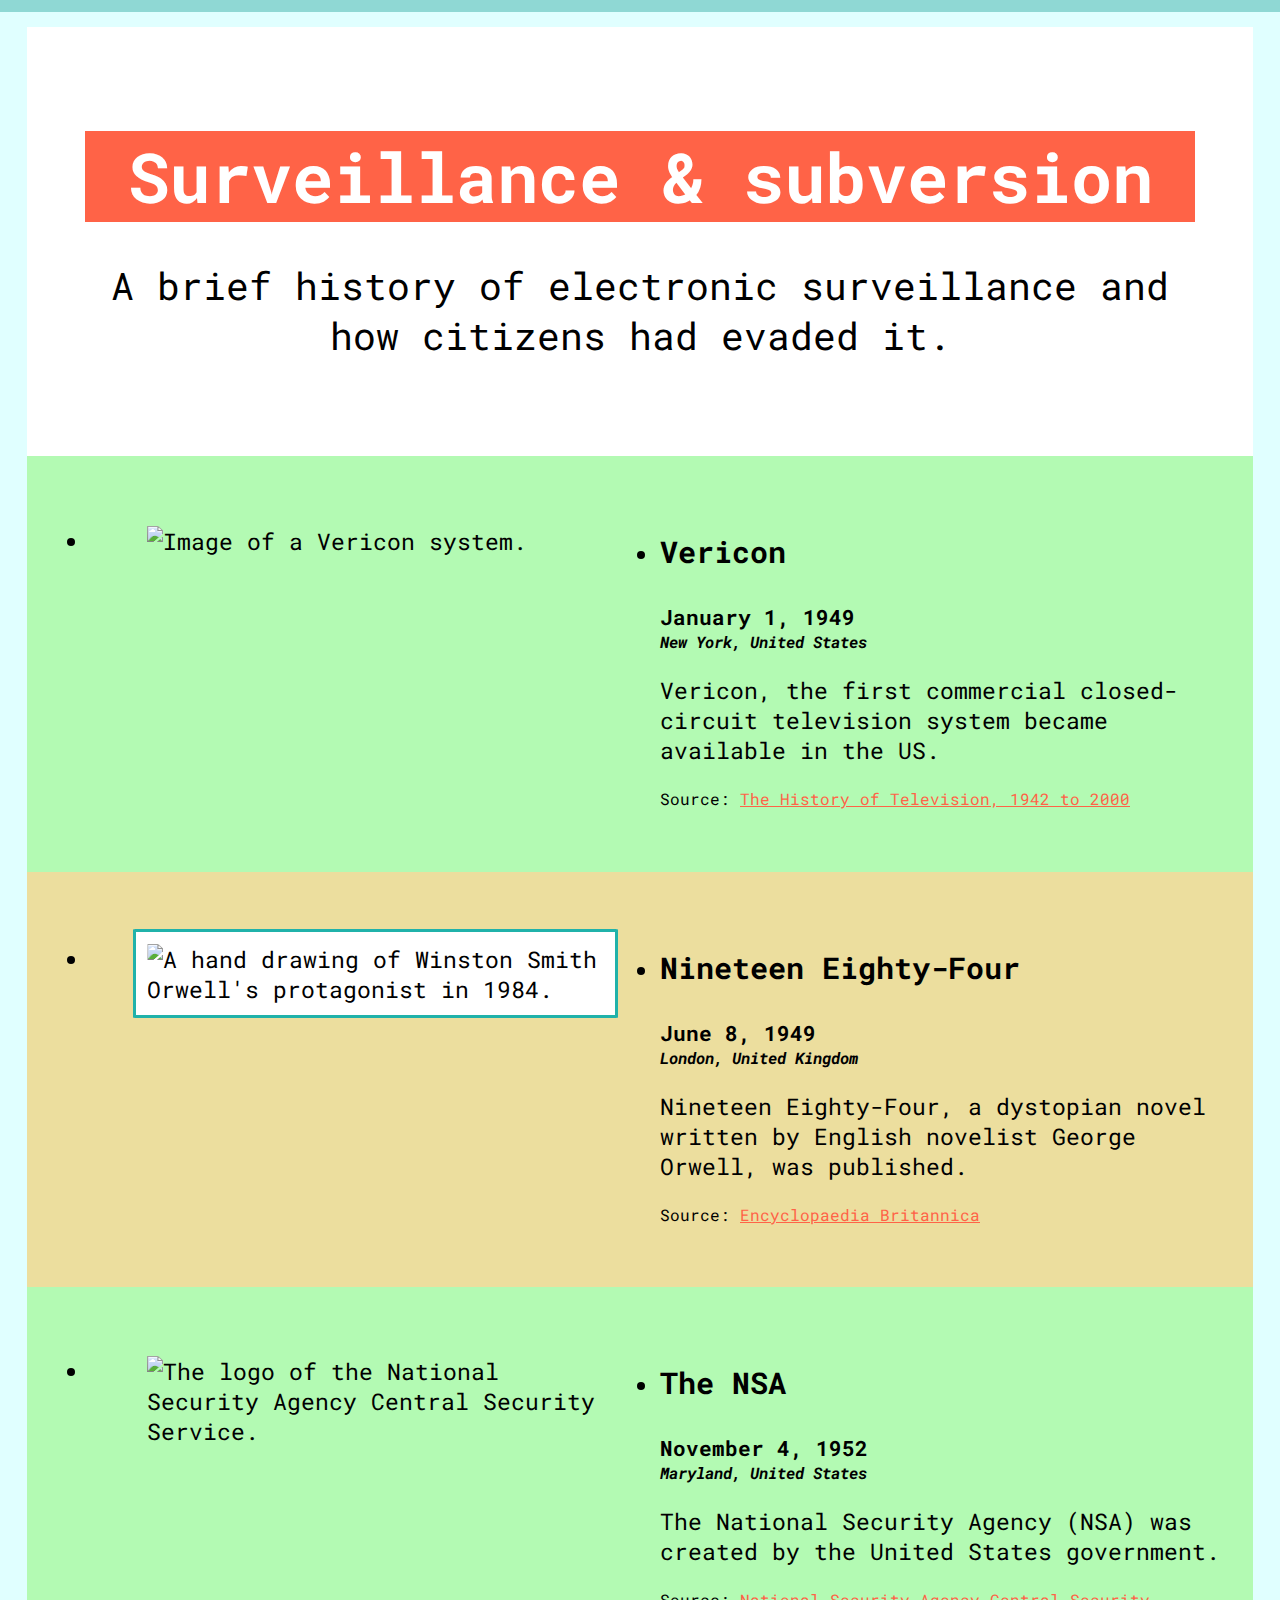
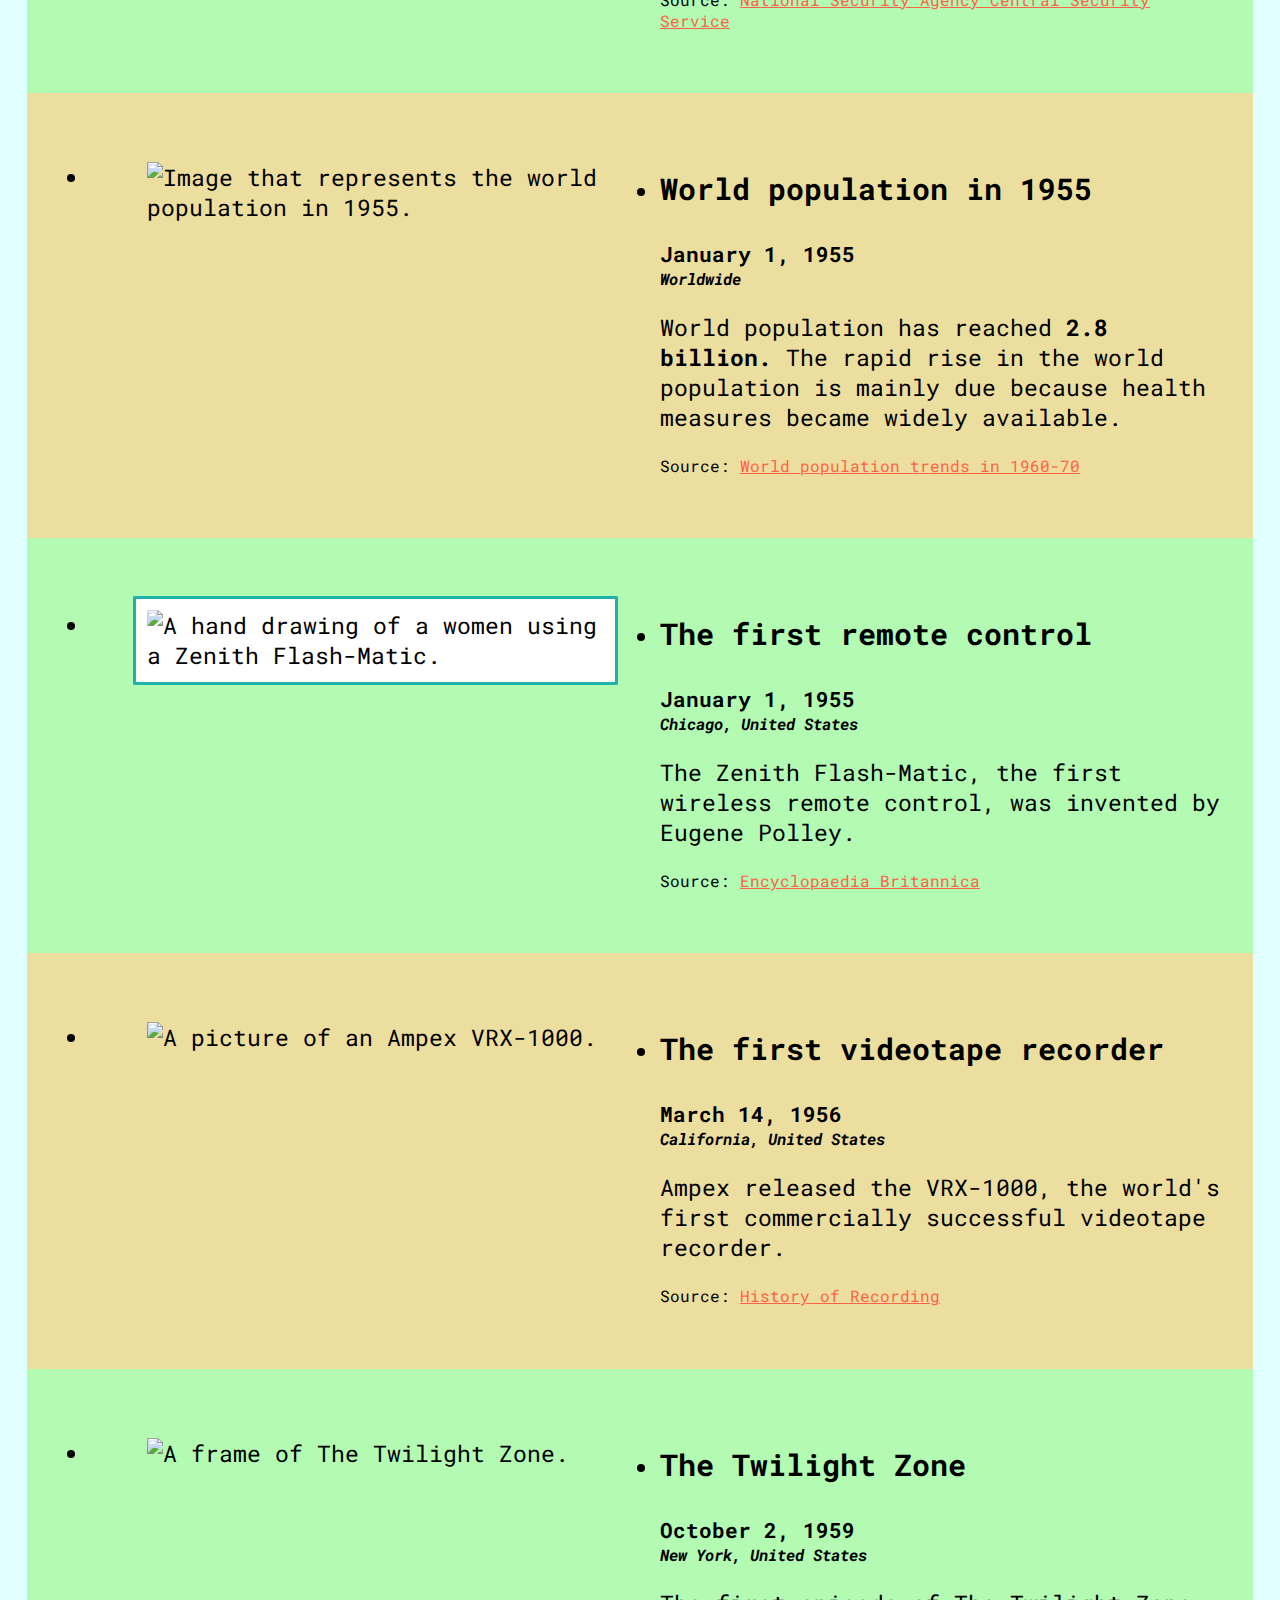
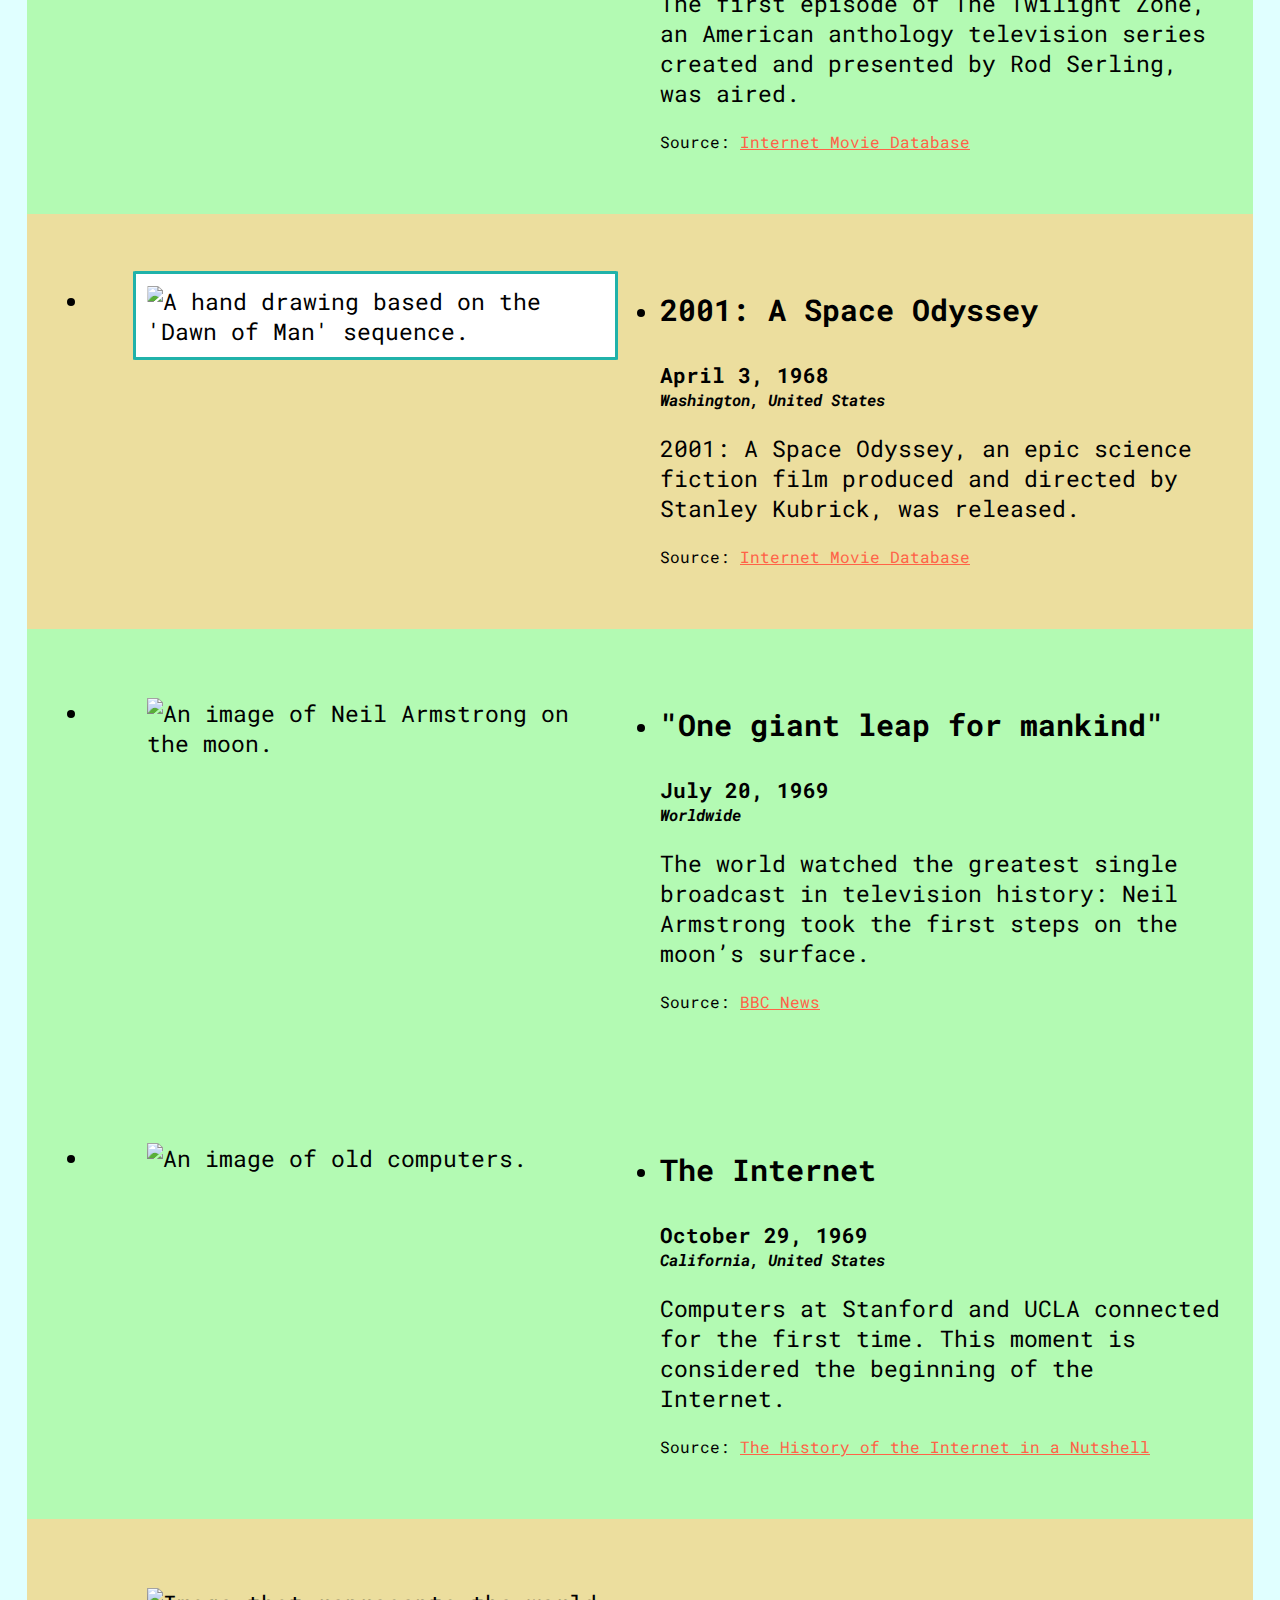
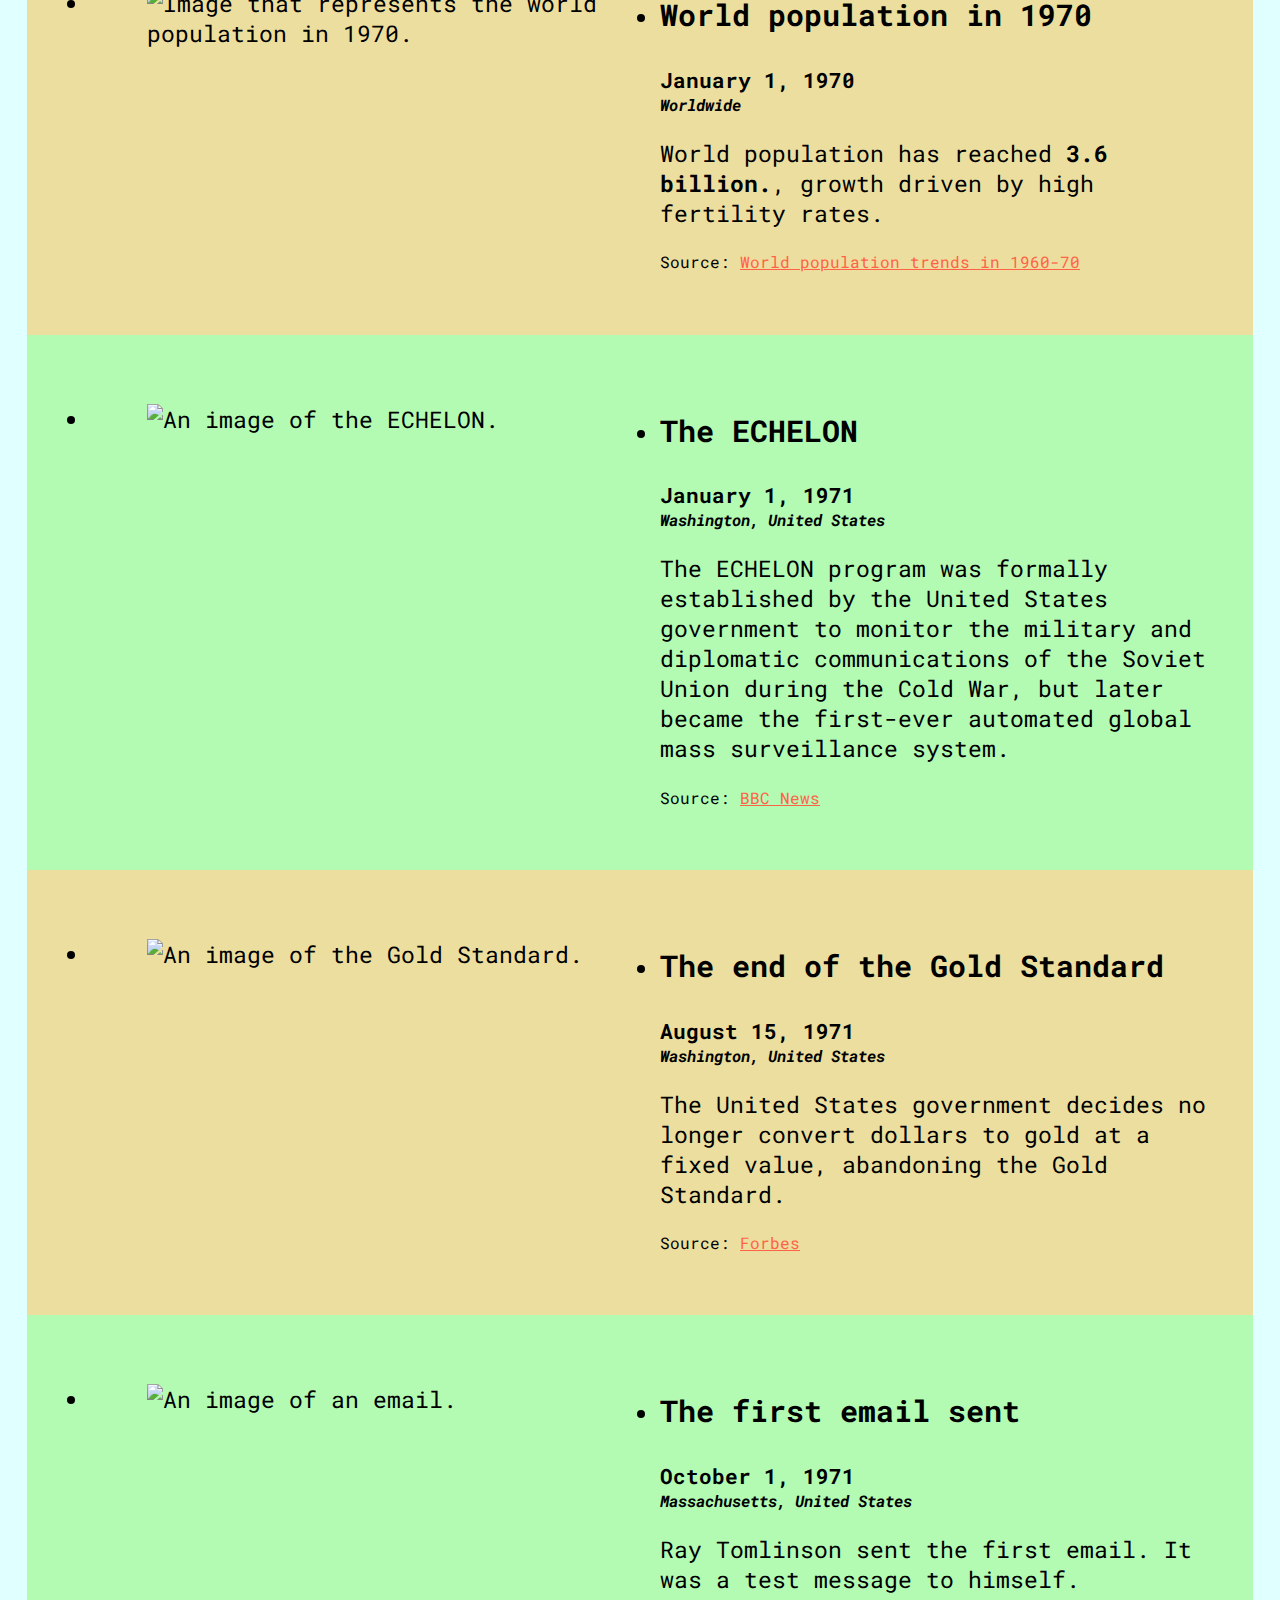
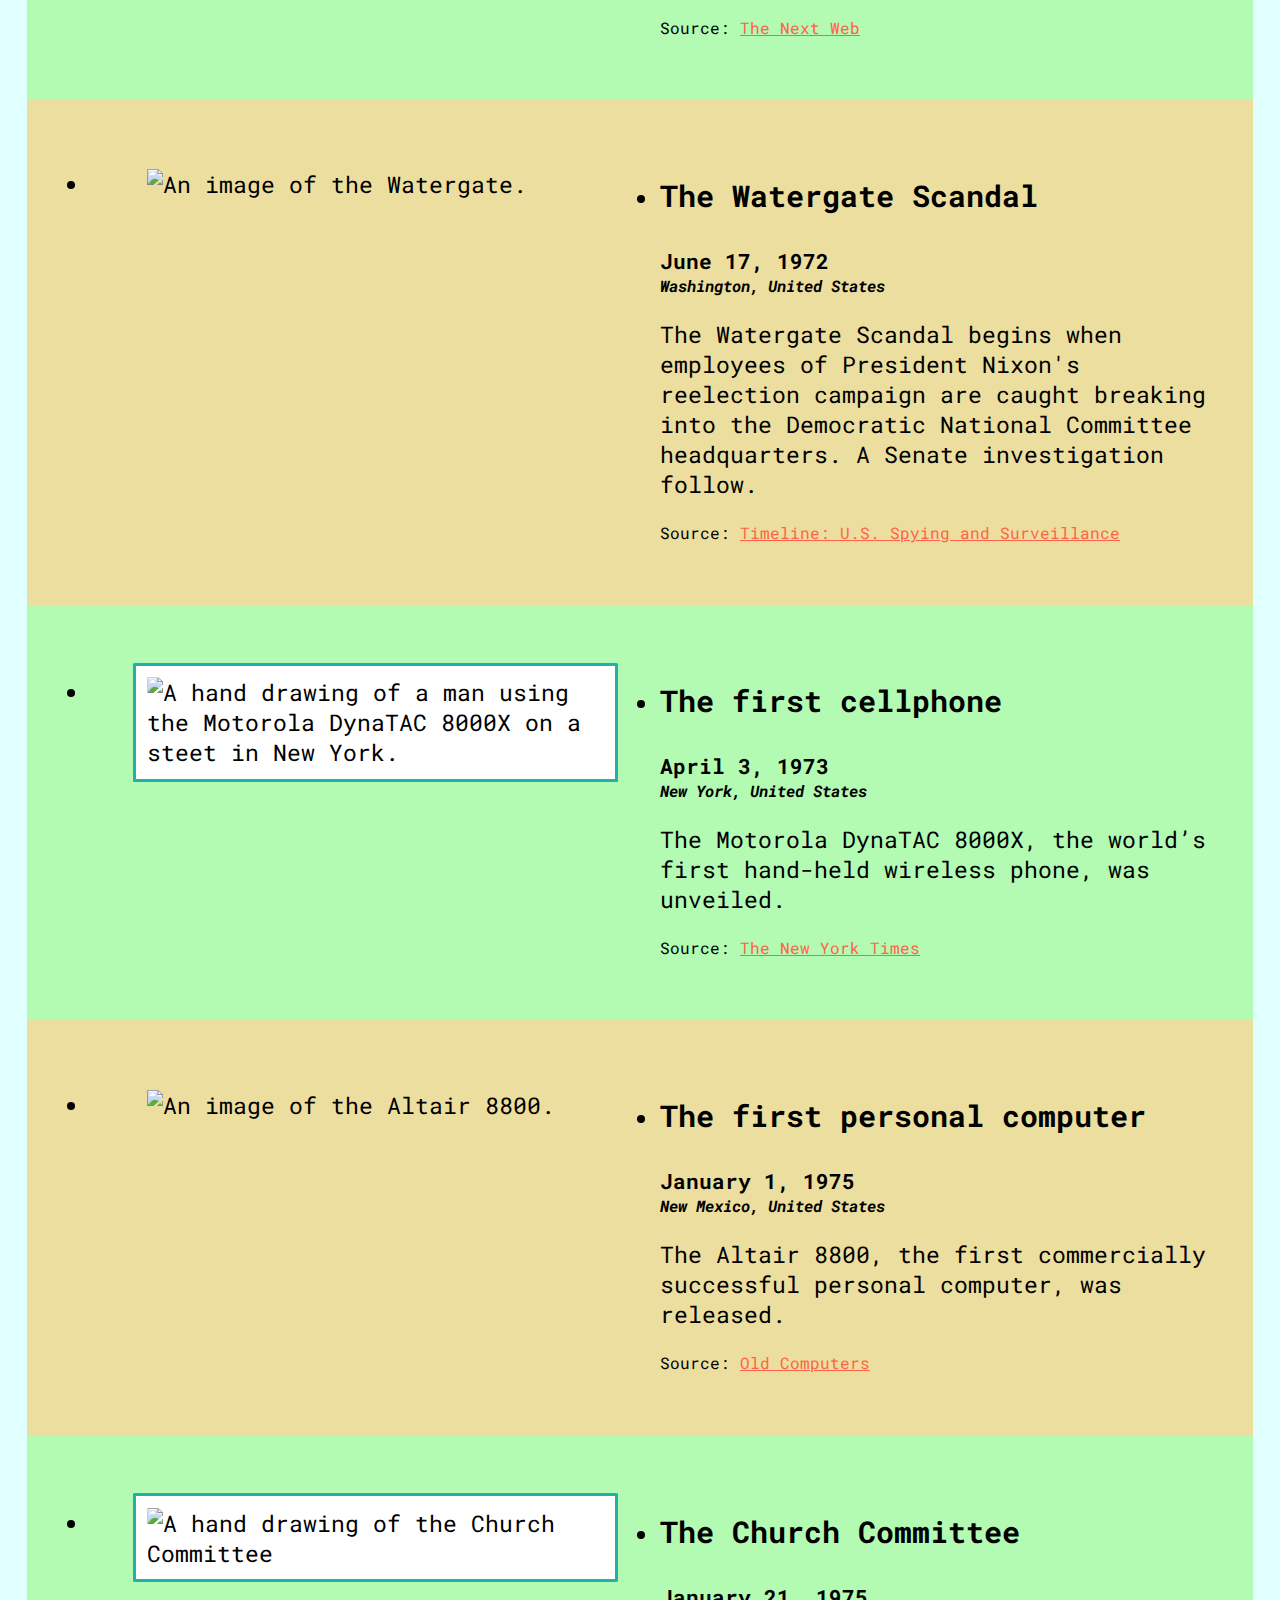
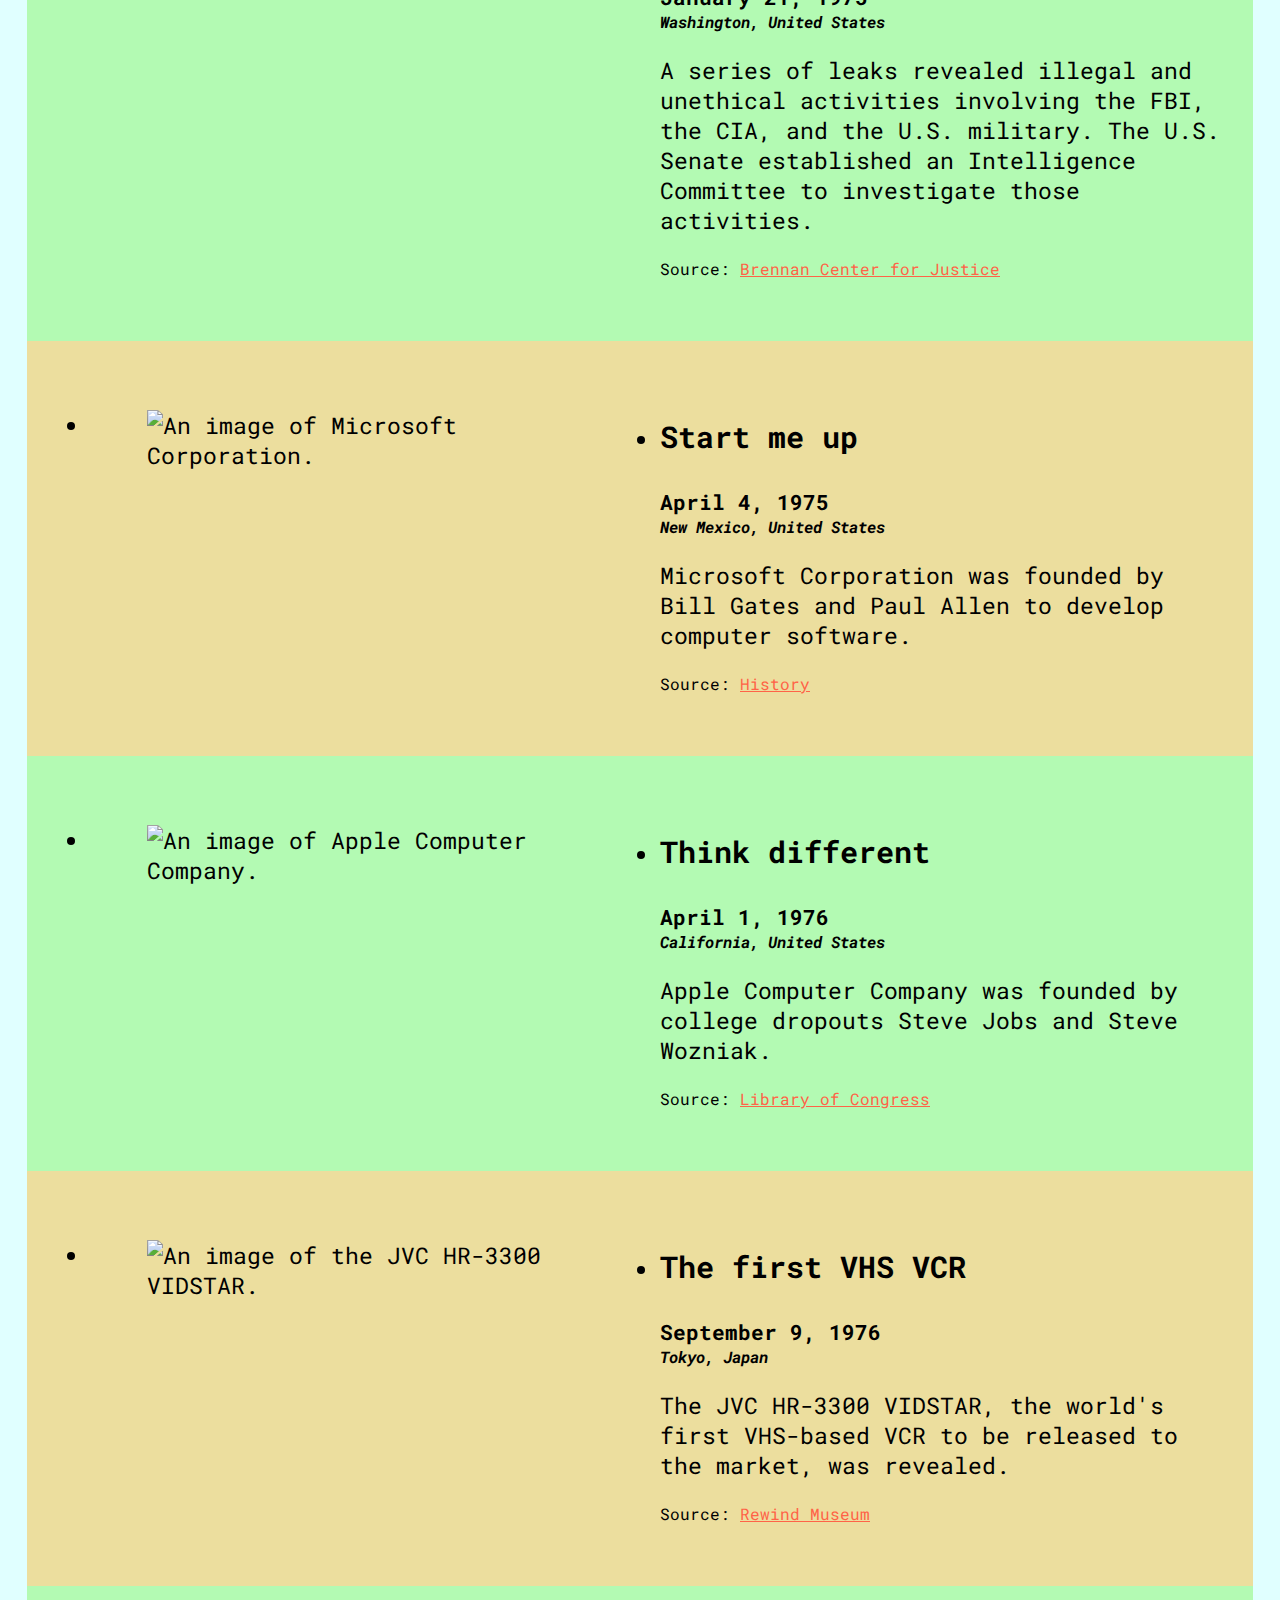
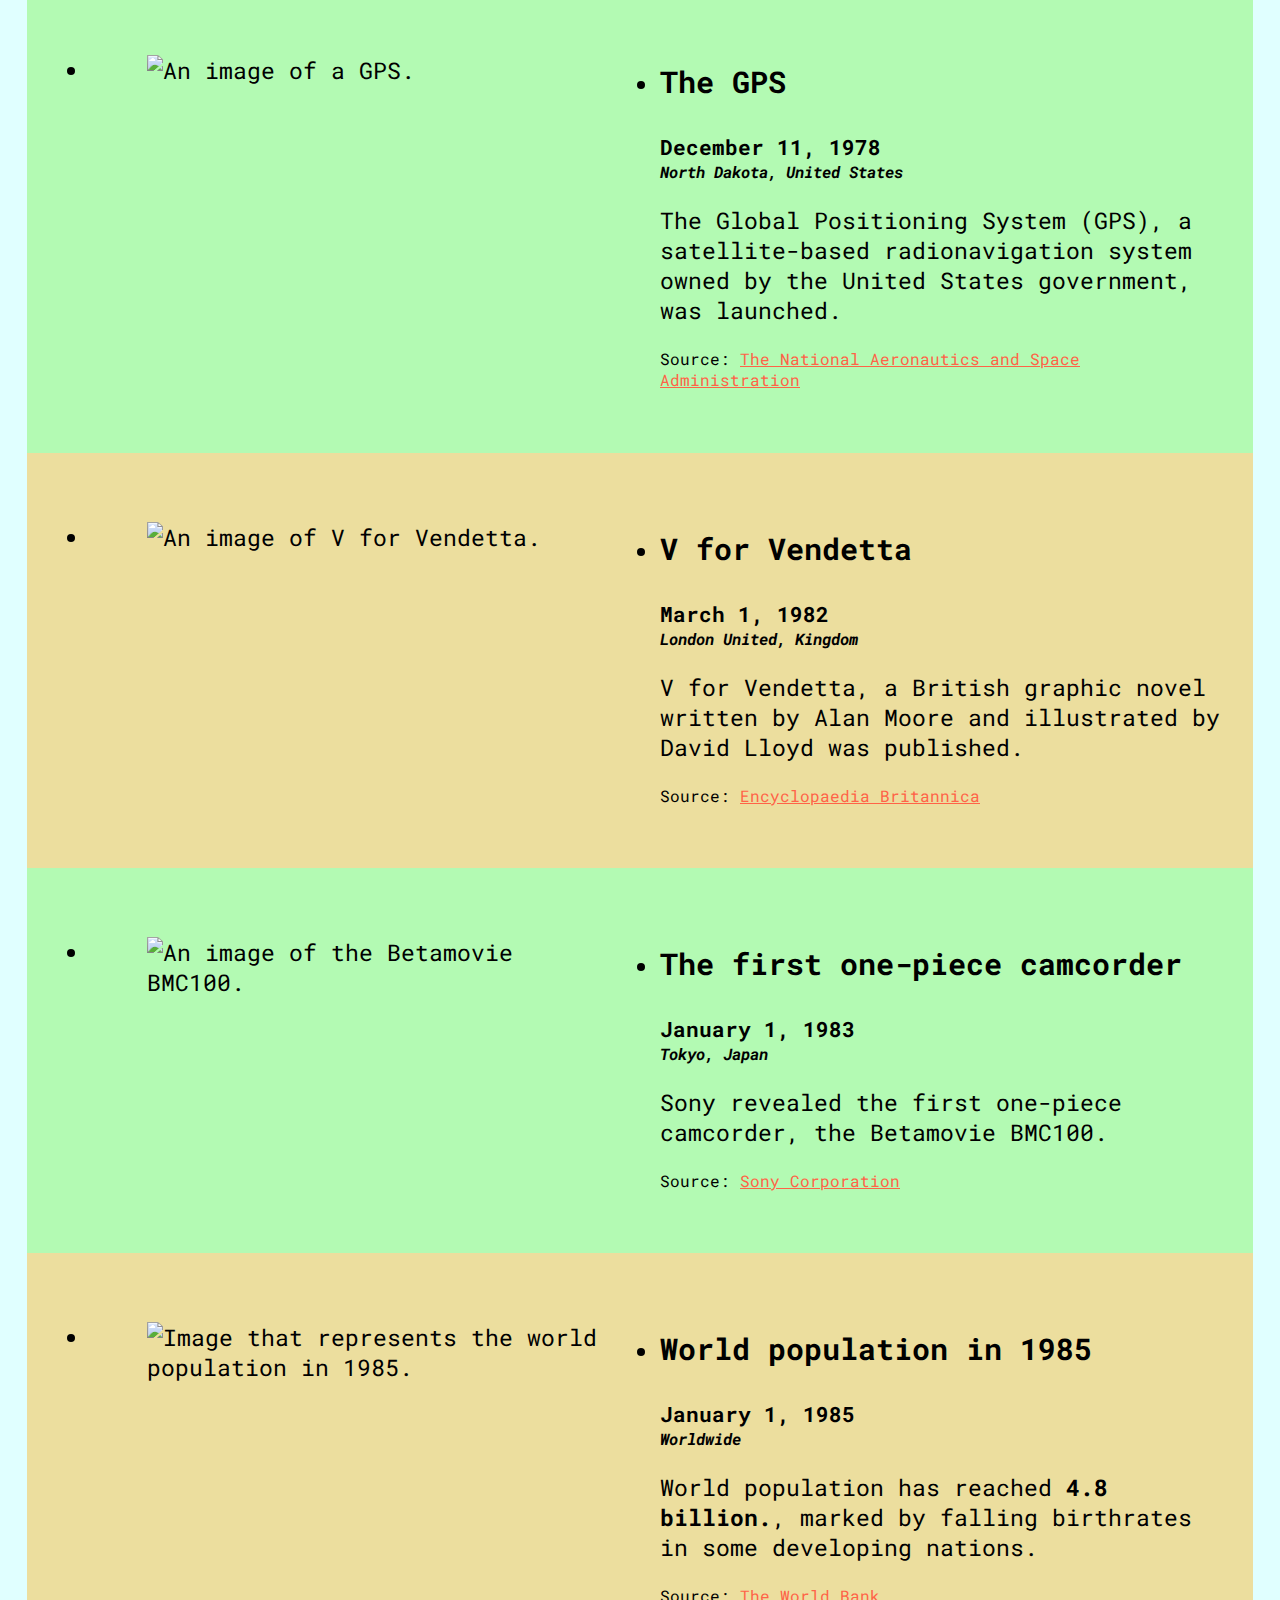
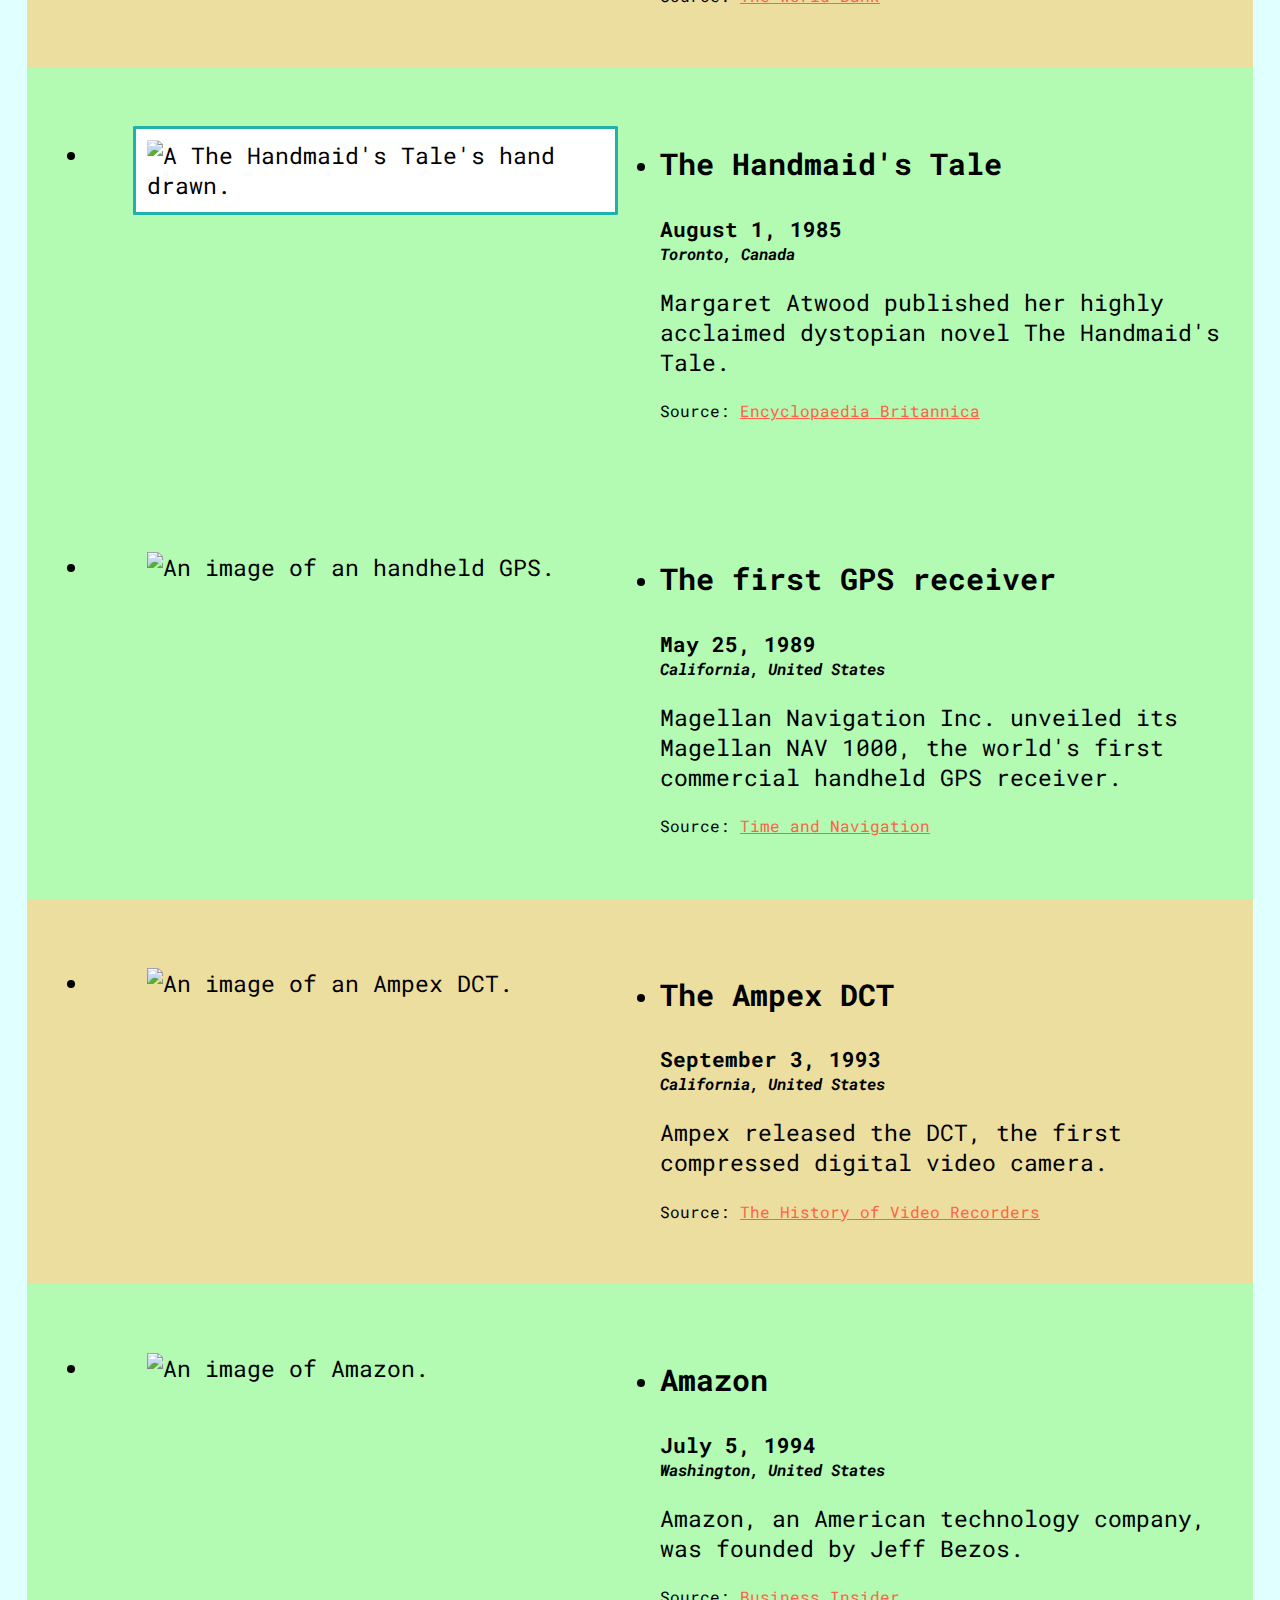
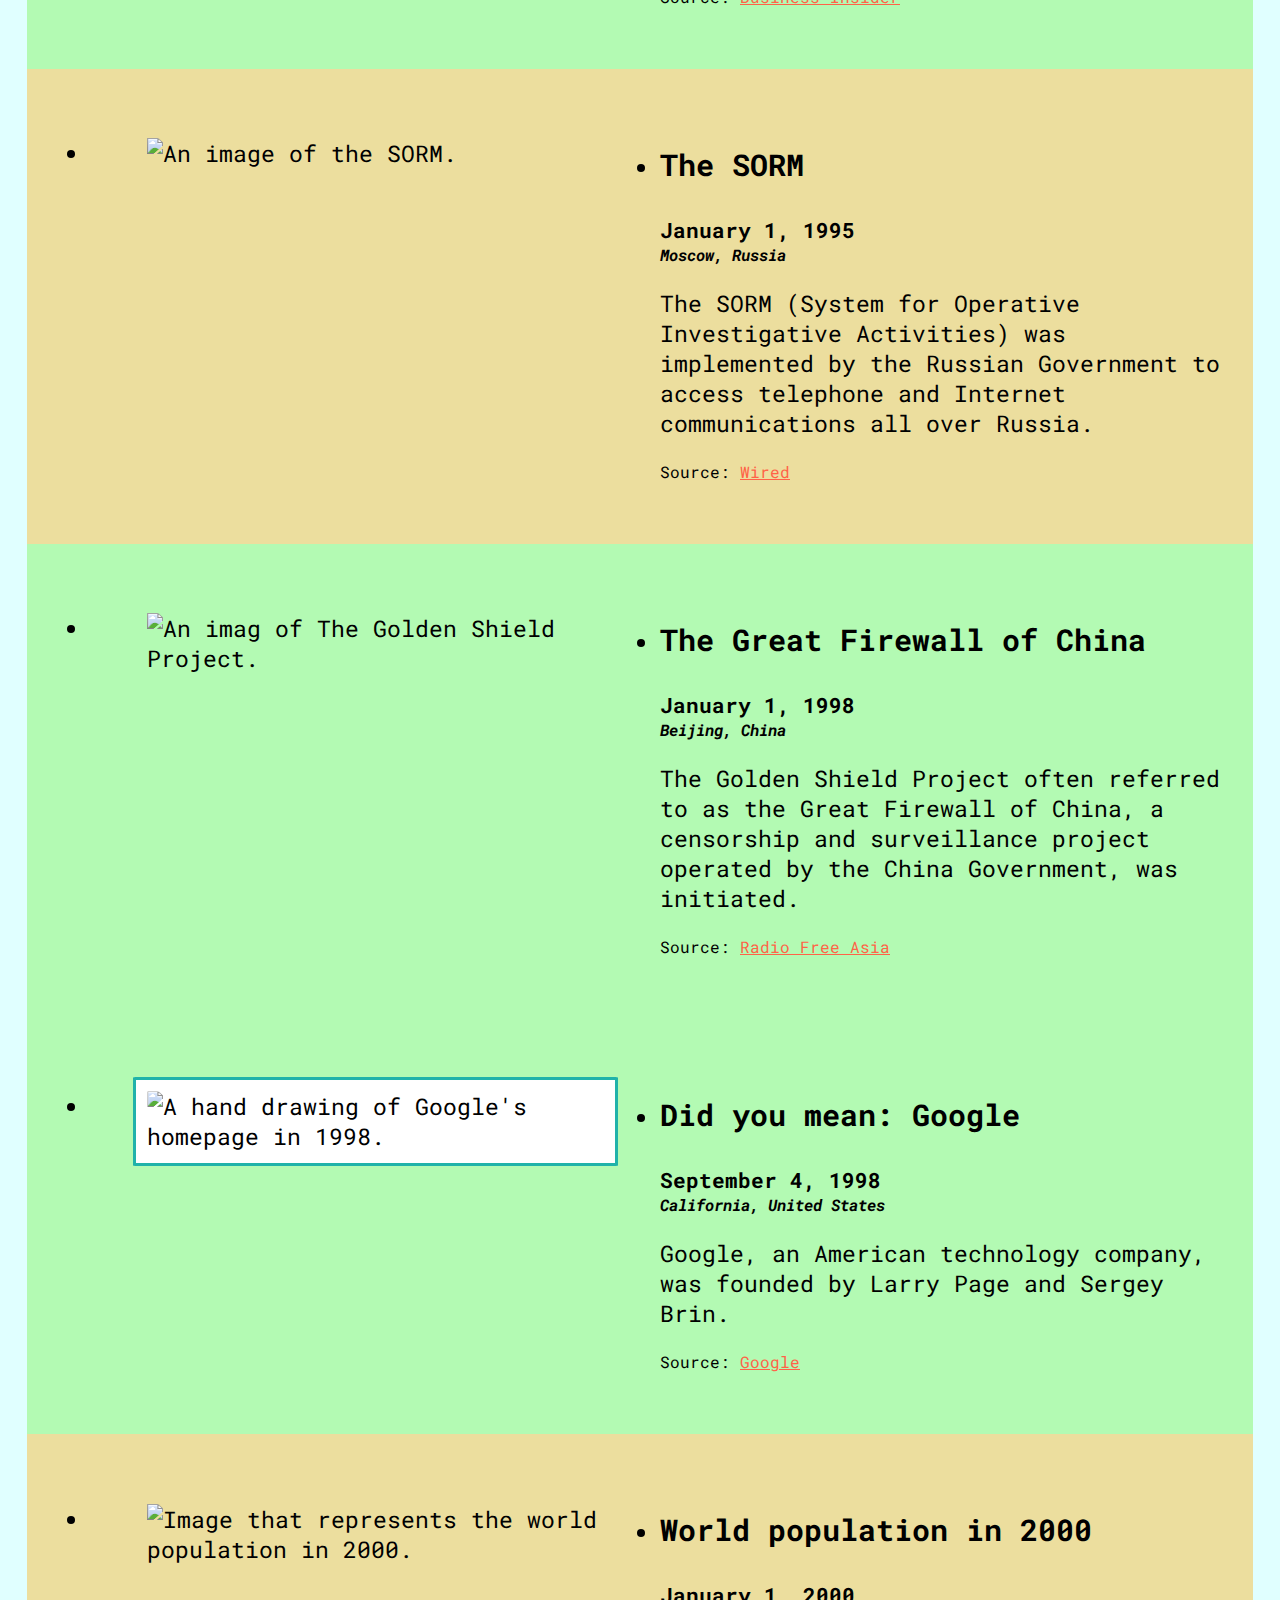
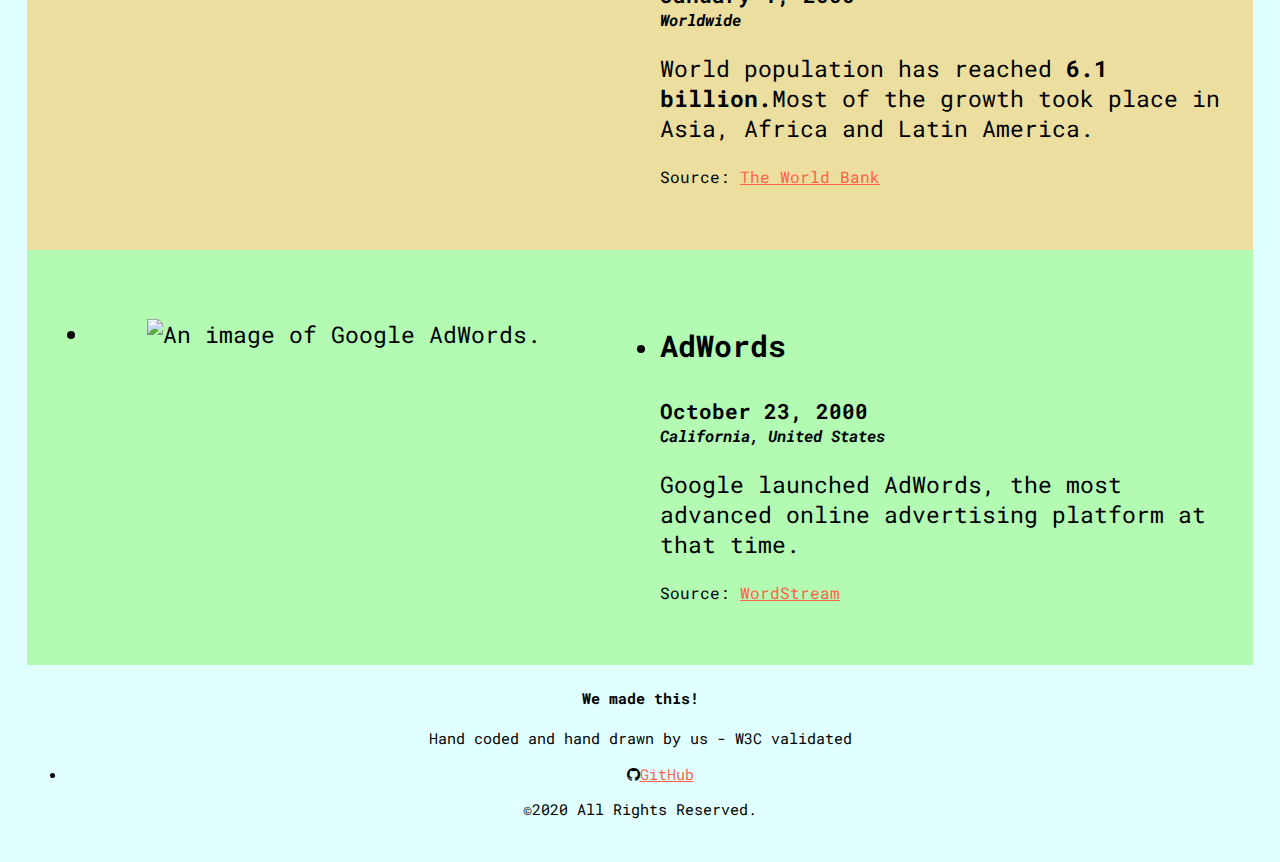
==== commit c1c48f0c: "Done!" ====
--- a/index.html
+++ b/index.html
@@ -7,10 +7,10 @@
     <meta http-equiv="X-UA-Compatible" content="ie=edge">
     <meta name="description" content="A brief history of electronic surveillance and how citizens had evaded it.">
     <meta name="author" content="Antonio Valdivia & Mani Rezaeian">
-    <link rel="stylesheet" href="/css/reset.css">
-    <link rel="stylesheet" href="/css/style.css">
+    <link rel="stylesheet" href="css/reset.css">
+    <link rel="stylesheet" href="css/style.css">
     <link rel="stylesheet" href="https://cdnjs.cloudflare.com/ajax/libs/font-awesome/4.7.0/css/font-awesome.min.css">
-    <title>Surveillance & subversion timeline</title>
+    <title>Surveillance & subversion</title>
   </head>
 
   <body>
@@ -23,644 +23,669 @@
       <div class="yearBar">
         <div class="theTime"></div>
       </div>
-      <h1 id="heading">Surveillance & subversion timeline</h1>
+      <h1 id="heading">Surveillance & subversion</h1>
       <p>A brief history of electronic surveillance and how citizens had evaded it.</p>
     </header>
     <main>
       <section>
         <h2 class="hide">Timeline</h2>
-
-        <article class="moment green" id="1950">
-          <ul class="momentlayout">
-            <li class="box first">
-              <img src="vericon.png" alt="Image of a Vericon system.">
-            </li>
-            <li class="box second">
-              <h3>Vericon</h3>
-              <time datetime="1949-01-01">January 1, <span id="year">1949</span></time>
-              <address>New York, United States</address>
-              <p>Vericon, the first commercial closed-circuit television system became available in the US.</p>
-              <footer>
-                <p>Source: <a
-                    href="https://books.google.ca/books?id=TOMOmmrvwCcC&pg=PA6&lpg=PA6&dq=FIRST+COMMERCIAL+USE+OF+CCTV+IN+THE+UNITED+STATES+1942+vericon&source=bl&ots=WxBCE6s4xr&sig=ACfU3U1adqPGzwEg2eHtiAmmZH6yOlvgZA&hl=en&sa=X&ved=2ahUKEwiB7tTIsfrnAhUkT98KHbznC4oQ6AEwEnoECAoQAQ#v=onepage&q=FIRST%20COMMERCIAL%20USE%20OF%20CCTV%20IN%20THE%20UNITED%20STATES%201942%20vericon&f=false"
-                    target="_blank">The History of Television, 1942 to 2000</a></p>
-              </footer>
-            </li>
-          </ul>
-        </article>
-
-        <article class="moment drawing green" id="">
-          <ul class="momentlayout">
-            <li class="box first">
-              <img src="img/nineteen-eighty-four.jpg" alt="A hand drawing of Winston Smith Orwell's protagonist in 1984.">
-            </li>
-            <li class="box second">
-              <h3>Nineteen Eighty-Four</h3>
-              <time datetime="1949-06-08">June 8, <span>1949</span></time>
-              <address>London, United Kingdom</address>
-              <p>Nineteen Eighty-Four, a dystopian novel written by English novelist George Orwell, was published.</p>
-              <footer>
-                <p>Source: <a href="https://www.britannica.com/topic/Nineteen-Eighty-four" target="_blank">Encyclopaedia
-                    Britannica</a></p>
-              </footer>
-            </li>
-          </ul>
-        </article>
-
-        <article class="moment green" id="">
-          <ul class="momentlayout">
-            <li class="box first">
-              <img src="img/nineteen-eighty-four.png" alt="A hand drawing of Winston Smith Orwell's protagonist in 1984.">
-            </li>
-            <li class="box second">
-              <h3>The NSA</h3>
-              <time datetime="1952-11-04">November 4, <span>1952</span></time>
-              <address>Maryland, United States</address>
-              <p>The National Security Agency (NSA) was created by the United States government.</p>
-              <footer>
-                <p>Source: <a
-                    href="https://www.nsa.gov/about/cryptologic-heritage/center-cryptologic-history/pre-1952-timeline/"
-                    target="_blank">National Security Agency Central Security Service</a></p>
-              </footer>
-            </li>
-          </ul>
-        </article>
-
-        <article class="moment green" id="1955">
-          <ul class="momentlayout">
-            <li class="box first">
-              <img src="img/world-population-1955.png" alt="Image that represents the world population in 1955.">
-            </li>
-            <li class="box second">
-              <h3>World population in 1955</h3>
-              <time datetime="1955-01-01">January 1, <span>1955</span></time>
-              <address>Worldwide</address>
-              <p>World population has reached <strong>2.8 billion.</strong> The rapid rise in the world population is
-                mainly due because health measures became widely available.</p>
-              <footer>
-                <p>Source: <a href="https://www.ncbi.nlm.nih.gov/pubmed/12307188" target="_blank">World population trends
-                    in 1960-70</a></p>
-              </footer>
-            </li>
-          </ul>
-        </article>
-
-        <article class="moment drawing green" id="">
-          <ul class="momentlayout">
-            <li class="box first">
-              <img src="img/flash-matic.jpg" alt="A hand drawing of a women using a Zenith Flash-Matic.">
-            </li>
-            <li class="box second">
-              <h3>The first remote control</h3>
-              <time datetime="1955-01-01">January 1, <span>1955</span></time>
-              <address>Chicago, United States</address>
-              <p>The Zenith Flash-Matic, the first wireless remote control, was invented by Eugene Polley.</p>
-              <footer>
-                <p>Source: <a href="https://www.britannica.com/biography/Eugene-Polley" target="_blank">Encyclopaedia
-                    Britannica</a></p>
-              </footer>
-            </li>
-          </ul>
-        </article>
-
-        <article class="moment green" id="">
-          <ul class="momentlayout">
-            <li class="box first">
-              <img src="img/ampex.png" alt="A picture of an Ampex VRX-1000.">
-            </li>
-            <li class="box second">
-              <h3>The first videotape recorder</h3>
-              <time datetime="1956-03-14">March 14, <span>1956</span></time>
-              <address>California, United States</address>
-              <p>Ampex released the VRX-1000, the world's first commercially successful videotape recorder.</p>
-              <footer>
-                <p>Source: <a href="https://www.historyofrecording.com/ampexvrx1000aniv.html" target="_blank">History of
-                    Recording</a></p>
-              </footer>
-            </li>
-          </ul>
-        </article>
-
-        <article class="moment green" id="1960">
-          <ul class="momentlayout">
-            <li class="box first">
-              <img src="img/the-twilight-zone.png" alt="A frame of The Twilight Zone.">
-            </li>
-            <li class="box second">
-              <h3>The Twilight Zone</h3>
-              <time datetime="1959-10-02">October 2, <span>1959</span></time>
-              <address>New York, United States</address>
-              <p>The first episode of The Twilight Zone, an American anthology television series created and presented by
-                Rod Serling, was aired.</p>
-              <footer>
-                <p>Source: <a href="https://www.imdb.com/title/tt0052520/" target="_blank">Internet Movie Database</a></p>
-              </footer>
-            </li>
-          </ul>
-        </article>
-
-        <article class="moment drawing green" id="1965">
-          <ul class="momentlayout">
-            <li class="box first">
-              <img src="img/2001.jpg" alt="A hand drawing based on the 'Dawn of Man' sequence.">
-            </li>
-            <li class="box second">
-              <h3>2001: A Space Odyssey</h3>
-              <time datetime="1968-04-03">April 3, <span>1968</span></time>
-              <address>Washington, United States</address>
-              <p>2001: A Space Odyssey, an epic science fiction film produced and directed by Stanley Kubrick, was
-                released.</p>
-              <footer>
-                <p>Source: <a href="https://www.imdb.com/title/tt0062622/" target="_blank">Internet Movie Database</a></p>
-              </footer>
-            </li>
-          </ul>
-        </article>
-
-        <article class="moment green" id="">
-          <ul class="momentlayout">
-            <li class="box first">
-              <img src="img/armstrong.png" alt="An image of Neil Armstrong on the moon.">
-            </li>
-            <li class="box second">
-              <h3>"One giant leap for mankind"</h3>
-              <time datetime=" 1969-07-20">July 20, <span>1969</span></time>
-              <address>Worldwide</address>
-              <p>The world watched the greatest single broadcast in television history: Neil Armstrong took the first
-                steps on the moon’s surface.</p>
-              <footer>
-                <p>Source: <a href="https://www.bbc.com/news/world-us-canada-48857752" target="_blank">BBC News</a></p>
-              </footer>
-            </li>
-          </ul>
-        </article>
-
-        <article class="moment green" id="">
-          <ul class="momentlayout">
-            <li class="box first">
-              <img src="img/internet.png" alt="An image of old computers.">
-            </li>
-            <li class="box second">
-              <h3>The Internet</h3>
-              <time datetime="1969-10-29">October 29, <span>1969</span></time>
-              <address>California, United States</address>
-              <p>Computers at Stanford and UCLA connected for the first time. This moment is considered the beginning of
-                the Internet.</p>
-              <footer>
-                <p>Source: <a href="https://www.webfx.com/blog/web-design/the-history-of-the-internet-in-a-nutshell/"
-                    target="_blank">The History of the Internet in a Nutshell</a></p>
-              </footer>
-            </li>
-          </ul>
-        </article>
-
-        <article class="moment green" id="">
-          <ul class="momentlayout">
-            <li class="box first">
-              <img src="img/world-population-1970.png" alt="Image that represents the world population in 1970.">
-            </li>
-            <li class="box second">
-              <h3>World population in 1970</h3>
-              <time datetime="1970-01-01">January 1, <span>1970</span></time>
-              <address>Worldwide</address>
-              <p>World population has reached <strong>3.6 billion.</strong>, growth driven by high fertility rates.</p>
-              <footer>
-                <p>Source: <a href="https://www.ncbi.nlm.nih.gov/pubmed/12307188" target="_blank">World population trends
-                    in 1960-70</a></p>
-              </footer>
-            </li>
-          </ul>
-        </article>
-
-        <article class="moment green" id="1970">
-          <ul class="momentlayout">
-            <li class="box first">
-              <img src="img/echelon.png" alt="An image of the ECHELON.">
-            </li>
-            <li class="box second">
-              <h3>The ECHELON</h3>
-              <time datetime="1971-01-01">January 1, <span>1971</span></time>
-              <address>Washington, United States</address>
-              <p>The ECHELON program was formally established by the United States government to monitor the military and
-                diplomatic communications of the Soviet Union during the Cold War, but later became the first-ever
-                automated global mass surveillance system.</p>
-              <footer>
-                <p>Source: <a href="http://news.bbc.co.uk/2/hi/sci/tech/1357513.stm" target="_blank">BBC News</a></p>
-              </footer>
-            </li>
-          </ul>
-        </article>
-
-        <article class="moment green" id="">
-          <ul class="momentlayout">
-            <li class="box first">
-              <img src="img/gold.png" alt="An image of the Gold Standard.">
-            </li>
-            <li class="box second">
-              <h3>The end of the Gold Standard</h3>
-              <time datetime="1971-08-15">August 15, <span>1971</span></time>
-              <address>Washington, United States</address>
-              <p>The United States government decides no longer convert dollars to gold at a fixed value, abandoning the
-                Gold Standard.</p>
-              <footer>
-                <p>Source: <a
-                    href="https://www.forbes.com/sites/briandomitrovic/2011/08/14/august-15-1971-a-date-which-has-lived-in-infamy/#5f8fb494581a"
-                    target="_blank">Forbes</a></p>
-              </footer>
-            </li>
-          </ul>
-        </article>
-
-        <article class="moment green" id="">
-          <ul class="momentlayout">
-            <li class="box first">
-              <img src="img/email.png" alt="An image of an email.">
-            </li>
-            <li class="box second">
-              <h3>The first email sent</h3>
-              <time datetime="1971-10-01">October 1, <span>1971</span></time>
-              <address>Massachusetts, United States</address>
-              <p>Ray Tomlinson sent the first email. It was a test message to himself.</p>
-              <footer>
-                <p>Source: <a
-                    href="https://thenextweb.com/insider/2011/10/08/the-first-email-was-sent-40-years-ago-this-month/"
-                    target="_blank">The Next Web</a></p>
-              </footer>
-            </li>
-          </ul>
-        </article>
-
-        <article class="moment green" id="">
-          <ul class="momentlayout">
-            <li class="box first">
-              <img src="img/watergate.png" alt="An image of the Watergate.">
-            </li>
-            <li class="box second">
-              <h3>The Watergate Scandal</h3>
-              <time datetime="1972-06-17">June 17, <span>1972</span></time>
-              <address>Washington, United States</address>
-              <p>The Watergate Scandal begins when employees of President Nixon's reelection campaign are caught breaking
-                into the Democratic National Committee headquarters. A Senate investigation follow.</p>
-              <footer>
-                <p>Source: <a href="https://www.infoplease.com/history/us/timeline-us-spying-and-surveillance"
-                    target="_blank">Timeline: U.S. Spying and Surveillance</a></p>
-              </footer>
-            </li>
-          </ul>
-        </article>
-
-        <article class="moment drawing green" id="">
-          <ul class="momentlayout">
-            <li class="box first">
-              <img src="img/cellphone.jpg"
-                alt="A hand drawing of a man using the Motorola DynaTAC 8000X on a steet in New York.">
-            </li>
-            <li class="box second">
-              <h3>The first cellphone</h3>
-              <time datetime="1973-04-03">April 3, <span>1973</span></time>
-              <address>New York, United States</address>
-              <p>The Motorola DynaTAC 8000X, the world’s first hand-held wireless phone, was unveiled.</p>
-              <footer>
-                <p>Source: <a
-                    href="https://www.nytimes.com/2019/07/31/business/how-phones-made-the-world-your-office-like-it-or-not.html"
-                    target="_blank">The New York Times</a></p>
-              </footer>
-            </li>
-          </ul>
-        </article>
-
-        <article class="moment green" id="1975">
-          <ul class="momentlayout">
-            <li class="box first">
-              <img src="img/altair.png" alt="An image of the Altair 8800.">
-            </li>
-            <li class="box second">
-              <h3>The first personal computer</h3>
-              <time datetime="1975-01-01">January 1, <span>1975</span></time>
-              <address>New Mexico, United States</address>
-              <p>The Altair 8800, the first commercially successful personal computer, was released.</p>
-              <footer>
-                <p>Source: <a href="https://oldcomputers.net/altair-8800.html" target="_blank">Old Computers</a></p>
-              </footer>
-            </li>
-          </ul>
-        </article>
-
-        <article class="moment drawing green" id="">
-          <ul class="momentlayout">
-            <li class="box first">
-              <img src="img/church.jpg" alt="A hand drawing of the Church Committee">
-            </li>
-            <li class="box second">
-              <h3>The Church Committee</h3>
-              <time datetime="1975-01-21">January 21, <span>1975</span></time>
-              <address>Washington, United States</address>
-              <p>A series of leaks revealed illegal and unethical activities involving the FBI, the CIA, and the U.S.
-                military. The U.S. Senate established an Intelligence Committee to investigate those activities.</p>
-              <footer>
-                <p>Source: <a
-                    href="https://www.brennancenter.org/sites/default/files/publications/Church_Committee_Report.pdf"
-                    target="_blank">Brennan Center for Justice</a></p>
-              </footer>
-            </li>
-          </ul>
-        </article>
-
-        <article class="moment green" id="">
-          <ul class="momentlayout">
-            <li class="box first">
-              <img src="img/microsoft.png" alt="An image of Microsoft Corporation.">
-            </li>
-            <li class="box second">
-              <h3>Start me up</h3>
-              <time datetime="1975-04-04">April 4, <span>1975</span></time>
-              <address>New Mexico, United States</address>
-              <p>Microsoft Corporation was founded by Bill Gates and Paul Allen to develop computer software.</p>
-              <footer>
-                <p>Source: <a href="https://www.history.com/this-day-in-history/microsoft-founded"
-                    target="_blank">History</a></p>
-              </footer>
-            </li>
-          </ul>
-        </article>
-
-        <article class="moment green" id="">
-          <ul class="momentlayout">
-            <li class="box first">
-              <img src="img/apple.png" alt="An image of Apple Computer Company.">
-            </li>
-            <li class="box second">
-              <h3>Think different</h3>
-              <time datetime="1976-04-01">April 1, <span>1976</span></time>
-              <address>California, United States</address>
-              <p>Apple Computer Company was founded by college dropouts Steve Jobs and Steve Wozniak.</p>
-              <footer>
-                <p>Source: <a href="https://www.loc.gov/rr/business/businesshistory/April/apple.html" target="_blank">
-                    Library of Congress</a></p>
-              </footer>
-            </li>
-          </ul>
-        </article>
-
-
-        <article class="moment green" id="">
-          <ul class="momentlayout">
-            <li class="box first">
-              <img src="img/vcr.png" alt="An image of the JVC HR-3300 VIDSTAR.">
-            </li>
-            <li class="box second">
-              <h3>The first VHS VCR</h3>
-              <time datetime="1976-09-09">September 9, <span>1976</span></time>
-              <address>Tokyo, Japan</address>
-              <p>The JVC HR-3300 VIDSTAR, the world's first VHS-based VCR to be released to the market, was revealed.</p>
-              <footer>
-                <p>Source: <a href="https://www.rewindmuseum.com/vhs.htm" target="_blank">Rewind Museum</a></p>
-              </footer>
-            </li>
-          </ul>
-        </article>
-
-        <article class="moment green" id="">
-          <ul class="momentlayout">
-            <li class="box first">
-              <img src="img/gps.png" alt="An image of a GPS.">
-            </li>
-            <li class="box second">
-              <h3>The GPS</h3>
-              <time datetime="1978-12-11">December 11, <span>1978</span></time>
-              <address>North Dakota, United States</address>
-              <p>The Global Positioning System (GPS), a satellite-based radionavigation system owned by the United States
-                government, was launched.</p>
-              <footer>
-                <p>Source: <a href="https://www.nasa.gov/directorates/heo/scan/communications/policy/GPS_History.html"
-                    target="_blank">The National Aeronautics and Space Administration</a></p>
-              </footer>
-            </li>
-          </ul>
-        </article>
-
-        <article class="moment green" id="1980">
-          <ul class="momentlayout">
-            <li class="box first">
-              <img src="img/v-for-vendetta.png" alt="An image of V for Vendetta.">
-            </li>
-            <li class="box second">
-              <h3>V for Vendetta</h3>
-              <time datetime="1982-03-01">March 1, <span>1982</span></time>
-              <address>London United, Kingdom</address>
-              <p>V for Vendetta, a British graphic novel written by Alan Moore and illustrated by David Lloyd was
-                published.</p>
-              <footer>
-                <p>Source: <a href="https://www.britannica.com/biography/Alan-Moore" target="_blank">Encyclopaedia
-                    Britannica</a></p>
-              </footer>
-            </li>
-          </ul>
-        </article>
-
-        <article class="moment green" id="">
-          <ul class="momentlayout">
-            <li class="box first">
-              <img src="img/betamovie.png" alt="An image of the Betamovie BMC100.">
-            </li>
-            <li class="box second">
-              <h3>The first one-piece camcorder</h3>
-              <time datetime="1983-01-01">January 1, <span>1983</span></time>
-              <address>Tokyo, Japan</address>
-              <p>Sony revealed the first one-piece camcorder, the Betamovie BMC100.</p>
-              <footer>
-                <p>Source: <a href="https://www.sony.net/Fun/design/history/product/1980/bmc-100.html"
-                    target="_blank">Sony Corporation</a></p>
-              </footer>
-            </li>
-          </ul>
-        </article>
-
-        <article class="moment green" id="">
-          <ul class="momentlayout">
-            <li class="box first">
-              <img src="img/world-population-1985.png" alt="Image that represents the world population in 1985.">
-            </li>
-            <li class="box second">
-              <h3>World population in 1985</h3>
-              <time datetime="1985-01-01">January 1, <span>1985</span></time>
-              <address>Worldwide</address>
-              <p>World population has reached <strong>4.8 billion.</strong>, marked by falling birthrates in some
-                developing nations.</p>
-              <footer>
-                <p>Source: <a href="https://data.worldbank.org/indicator/SP.POP.TOTL" target="_blank">The World Bank</a>
+        <div class="yearClass" id="1950">
+          <article class="moment green">
+            <ul class="momentlayout">
+              <li class="box first">
+                <img src="img/vericon.png" alt="Image of a Vericon system.">
+              </li>
+              <li class="box second">
+                <h3>Vericon</h3>
+                <time datetime="1949-01-01">January 1, <span id="year">1949</span></time>
+                <address>New York, United States</address>
+                <p>Vericon, the first commercial closed-circuit television system became available in the US.</p>
+                <footer>
+                  <p>Source: <a
+                      href="https://books.google.ca/books?id=TOMOmmrvwCcC&pg=PA6&lpg=PA6&dq=FIRST+COMMERCIAL+USE+OF+CCTV+IN+THE+UNITED+STATES+1942+vericon&source=bl&ots=WxBCE6s4xr&sig=ACfU3U1adqPGzwEg2eHtiAmmZH6yOlvgZA&hl=en&sa=X&ved=2ahUKEwiB7tTIsfrnAhUkT98KHbznC4oQ6AEwEnoECAoQAQ#v=onepage&q=FIRST%20COMMERCIAL%20USE%20OF%20CCTV%20IN%20THE%20UNITED%20STATES%201942%20vericon&f=false"
+                      target="_blank">The History of Television, 1942 to 2000</a></p>
+                </footer>
+              </li>
+            </ul>
+          </article>
+
+          <article class="moment drawing green">
+            <ul class="momentlayout">
+              <li class="box first">
+                <img src="img/nineteen-eighty-four.jpg"
+                  alt="A hand drawing of Winston Smith Orwell's protagonist in 1984.">
+              </li>
+              <li class="box second">
+                <h3>Nineteen Eighty-Four</h3>
+                <time datetime="1949-06-08">June 8, <span>1949</span></time>
+                <address>London, United Kingdom</address>
+                <p>Nineteen Eighty-Four, a dystopian novel written by English novelist George Orwell, was published.</p>
+                <footer>
+                  <p>Source: <a href="https://www.britannica.com/topic/Nineteen-Eighty-four" target="_blank">Encyclopaedia
+                      Britannica</a></p>
+                </footer>
+              </li>
+            </ul>
+          </article>
+
+          <article class="moment green">
+            <ul class="momentlayout">
+              <li class="box first">
+                <img src="img/nsa.png" alt="The logo of the National Security Agency Central Security Service.">
+              </li>
+              <li class="box second">
+                <h3>The NSA</h3>
+                <time datetime="1952-11-04">November 4, <span>1952</span></time>
+                <address>Maryland, United States</address>
+                <p>The National Security Agency (NSA) was created by the United States government.</p>
+                <footer>
+                  <p>Source: <a
+                      href="https://www.nsa.gov/about/cryptologic-heritage/center-cryptologic-history/pre-1952-timeline/"
+                      target="_blank">National Security Agency Central Security Service</a></p>
+                </footer>
+              </li>
+            </ul>
+          </article>
+
+          <article class="moment green">
+            <ul class="momentlayout">
+              <li class="box first population">
+                <img src="img/population-1955.svg" alt="Image that represents the world population in 1955.">
+              </li>
+              <li class="box second">
+                <h3>World population in 1955</h3>
+                <time datetime="1955-01-01">January 1, <span>1955</span></time>
+                <address>Worldwide</address>
+                <p>World population has reached <strong>2.8 billion.</strong> The rapid rise in the world population is
+                  mainly due because health measures became widely available.</p>
+                <footer>
+                  <p>Source: <a href="https://www.ncbi.nlm.nih.gov/pubmed/12307188" target="_blank">World population
+                      trends
+                      in 1960-70</a></p>
+                </footer>
+              </li>
+            </ul>
+          </article>
+
+          <article class="moment drawing green">
+            <ul class="momentlayout">
+              <li class="box first">
+                <img src="img/flash-matic.jpg" alt="A hand drawing of a women using a Zenith Flash-Matic.">
+              </li>
+              <li class="box second">
+                <h3>The first remote control</h3>
+                <time datetime="1955-01-01">January 1, <span>1955</span></time>
+                <address>Chicago, United States</address>
+                <p>The Zenith Flash-Matic, the first wireless remote control, was invented by Eugene Polley.</p>
+                <footer>
+                  <p>Source: <a href="https://www.britannica.com/biography/Eugene-Polley" target="_blank">Encyclopaedia
+                      Britannica</a></p>
+                </footer>
+              </li>
+            </ul>
+          </article>
+
+          <article class="moment green">
+            <ul class="momentlayout">
+              <li class="box first">
+                <img src="img/ampex.png" alt="A picture of an Ampex VRX-1000.">
+              </li>
+              <li class="box second">
+                <h3>The first videotape recorder</h3>
+                <time datetime="1956-03-14">March 14, <span>1956</span></time>
+                <address>California, United States</address>
+                <p>Ampex released the VRX-1000, the world's first commercially successful videotape recorder.</p>
+                <footer>
+                  <p>Source: <a href="https://www.historyofrecording.com/ampexvrx1000aniv.html" target="_blank">History of
+                      Recording</a></p>
+                </footer>
+              </li>
+            </ul>
+          </article>
+        </div>
+        <div class="yearClass" id="1960">
+          <article class="moment green">
+
+            <ul class="momentlayout">
+              <li class="box first">
+                <img src="img/the-twilight-zone.gif" alt="A frame of The Twilight Zone.">
+              </li>
+              <li class="box second">
+                <h3>The Twilight Zone</h3>
+                <time datetime="1959-10-02">October 2, <span>1959</span></time>
+                <address>New York, United States</address>
+                <p>The first episode of The Twilight Zone, an American anthology television series created and presented
+                  by
+                  Rod Serling, was aired.</p>
+                <footer>
+                  <p>Source: <a href="https://www.imdb.com/title/tt0052520/" target="_blank">Internet Movie Database</a>
+                  </p>
+                </footer>
+              </li>
+            </ul>
+          </article>
+
+          <article class="moment drawing green">
+            <ul class="momentlayout">
+              <li class="box first">
+                <img src="img/2001.jpg" alt="A hand drawing based on the 'Dawn of Man' sequence.">
+              </li>
+              <li class="box second">
+                <h3>2001: A Space Odyssey</h3>
+                <time datetime="1968-04-03">April 3, <span>1968</span></time>
+                <address>Washington, United States</address>
+                <p>2001: A Space Odyssey, an epic science fiction film produced and directed by Stanley Kubrick, was
+                  released.</p>
+                <footer>
+                  <p>Source: <a href="https://www.imdb.com/title/tt0062622/" target="_blank">Internet Movie Database</a>
+                  </p>
+                </footer>
+              </li>
+            </ul>
+          </article>
+
+          <article class="moment green">
+            <ul class="momentlayout">
+              <li class="box first">
+                <img src="img/armstrong.png" alt="An image of Neil Armstrong on the moon.">
+              </li>
+              <li class="box second">
+                <h3>"One giant leap for mankind"</h3>
+                <time datetime=" 1969-07-20">July 20, <span>1969</span></time>
+                <address>Worldwide</address>
+                <p>The world watched the greatest single broadcast in television history: Neil Armstrong took the first
+                  steps on the moon’s surface.</p>
+                <footer>
+                  <p>Source: <a href="https://www.bbc.com/news/world-us-canada-48857752" target="_blank">BBC News</a></p>
+                </footer>
+              </li>
+            </ul>
+          </article>
+        </div>
+        <div class="yearClass" id="1970">
+          <article class="moment green">
+
+            <ul class="momentlayout">
+              <li class="box first">
+                <img src="img/internet.png" alt="An image of old computers.">
+              </li>
+              <li class="box second">
+                <h3>The Internet</h3>
+                <time datetime="1969-10-29">October 29, <span>1969</span></time>
+                <address>California, United States</address>
+                <p>Computers at Stanford and UCLA connected for the first time. This moment is considered the beginning of
+                  the Internet.</p>
+                <footer>
+                  <p>Source: <a href="https://www.webfx.com/blog/web-design/the-history-of-the-internet-in-a-nutshell/"
+                      target="_blank">The History of the Internet in a Nutshell</a></p>
+                </footer>
+              </li>
+            </ul>
+          </article>
+
+          <article class="moment green">
+            <ul class="momentlayout">
+              <li class="box first population">
+                <img src="img/population-1970.svg" alt="Image that represents the world population in 1970.">
+              </li>
+              <li class="box second">
+                <h3>World population in 1970</h3>
+                <time datetime="1970-01-01">January 1, <span>1970</span></time>
+                <address>Worldwide</address>
+                <p>World population has reached <strong>3.6 billion.</strong>, growth driven by high fertility rates.</p>
+                <footer>
+                  <p>Source: <a href="https://www.ncbi.nlm.nih.gov/pubmed/12307188" target="_blank">World population
+                      trends
+                      in 1960-70</a></p>
+                </footer>
+              </li>
+            </ul>
+          </article>
+
+          <article class="moment green">
+            <ul class="momentlayout">
+              <li class="box first">
+                <img src="img/echelon.png" alt="An image of the ECHELON.">
+              </li>
+              <li class="box second">
+                <h3>The ECHELON</h3>
+                <time datetime="1971-01-01">January 1, <span>1971</span></time>
+                <address>Washington, United States</address>
+                <p>The ECHELON program was formally established by the United States government to monitor the military
+                  and
+                  diplomatic communications of the Soviet Union during the Cold War, but later became the first-ever
+                  automated global mass surveillance system.</p>
+                <footer>
+                  <p>Source: <a href="http://news.bbc.co.uk/2/hi/sci/tech/1357513.stm" target="_blank">BBC News</a></p>
+                </footer>
+              </li>
+            </ul>
+          </article>
+
+          <article class="moment green">
+            <ul class="momentlayout">
+              <li class="box first">
+                <img src="img/gold.png" alt="An image of the Gold Standard.">
+              </li>
+              <li class="box second">
+                <h3>The end of the Gold Standard</h3>
+                <time datetime="1971-08-15">August 15, <span>1971</span></time>
+                <address>Washington, United States</address>
+                <p>The United States government decides no longer convert dollars to gold at a fixed value, abandoning the
+                  Gold Standard.</p>
+                <footer>
+                  <p>Source: <a
+                      href="https://www.forbes.com/sites/briandomitrovic/2011/08/14/august-15-1971-a-date-which-has-lived-in-infamy/#5f8fb494581a"
+                      target="_blank">Forbes</a></p>
+                </footer>
+              </li>
+            </ul>
+          </article>
+
+          <article class="moment green">
+            <ul class="momentlayout">
+              <li class="box first">
+                <img src="img/email.png" alt="An image of an email.">
+              </li>
+              <li class="box second">
+                <h3>The first email sent</h3>
+                <time datetime="1971-10-01">October 1, <span>1971</span></time>
+                <address>Massachusetts, United States</address>
+                <p>Ray Tomlinson sent the first email. It was a test message to himself.</p>
+                <footer>
+                  <p>Source: <a
+                      href="https://thenextweb.com/insider/2011/10/08/the-first-email-was-sent-40-years-ago-this-month/"
+                      target="_blank">The Next Web</a></p>
+                </footer>
+              </li>
+            </ul>
+          </article>
+
+          <article class="moment green">
+            <ul class="momentlayout">
+              <li class="box first">
+                <img src="img/watergate.jpg" alt="An image of the Watergate.">
+              </li>
+              <li class="box second">
+                <h3>The Watergate Scandal</h3>
+                <time datetime="1972-06-17">June 17, <span>1972</span></time>
+                <address>Washington, United States</address>
+                <p>The Watergate Scandal begins when employees of President Nixon's reelection campaign are caught
+                  breaking
+                  into the Democratic National Committee headquarters. A Senate investigation follow.</p>
+                <footer>
+                  <p>Source: <a href="https://www.infoplease.com/history/us/timeline-us-spying-and-surveillance"
+                      target="_blank">Timeline: U.S. Spying and Surveillance</a></p>
+                </footer>
+              </li>
+            </ul>
+          </article>
+
+          <article class="moment drawing green">
+            <ul class="momentlayout">
+              <li class="box first">
+                <img src="img/cellphone.jpg"
+                  alt="A hand drawing of a man using the Motorola DynaTAC 8000X on a steet in New York.">
+              </li>
+              <li class="box second">
+                <h3>The first cellphone</h3>
+                <time datetime="1973-04-03">April 3, <span>1973</span></time>
+                <address>New York, United States</address>
+                <p>The Motorola DynaTAC 8000X, the world’s first hand-held wireless phone, was unveiled.</p>
+                <footer>
+                  <p>Source: <a
+                      href="https://www.nytimes.com/2019/07/31/business/how-phones-made-the-world-your-office-like-it-or-not.html"
+                      target="_blank">The New York Times</a></p>
+                </footer>
+              </li>
+            </ul>
+          </article>
+
+          <article class="moment green">
+            <ul class="momentlayout">
+              <li class="box first">
+                <img src="img/altair.png" alt="An image of the Altair 8800.">
+              </li>
+              <li class="box second">
+                <h3>The first personal computer</h3>
+                <time datetime="1975-01-01">January 1, <span>1975</span></time>
+                <address>New Mexico, United States</address>
+                <p>The Altair 8800, the first commercially successful personal computer, was released.</p>
+                <footer>
+                  <p>Source: <a href="https://oldcomputers.net/altair-8800.html" target="_blank">Old Computers</a></p>
+                </footer>
+              </li>
+            </ul>
+          </article>
+
+          <article class="moment drawing green">
+            <ul class="momentlayout">
+              <li class="box first">
+                <img src="img/church.jpg" alt="A hand drawing of the Church Committee">
+              </li>
+              <li class="box second">
+                <h3>The Church Committee</h3>
+                <time datetime="1975-01-21">January 21, <span>1975</span></time>
+                <address>Washington, United States</address>
+                <p>A series of leaks revealed illegal and unethical activities involving the FBI, the CIA, and the U.S.
+                  military. The U.S. Senate established an Intelligence Committee to investigate those activities.</p>
+                <footer>
+                  <p>Source: <a
+                      href="https://www.brennancenter.org/sites/default/files/publications/Church_Committee_Report.pdf"
+                      target="_blank">Brennan Center for Justice</a></p>
+                </footer>
+              </li>
+            </ul>
+          </article>
+
+          <article class="moment green">
+            <ul class="momentlayout">
+              <li class="box first">
+                <img src="img/microsoft.png" alt="An image of Microsoft Corporation.">
+              </li>
+              <li class="box second">
+                <h3>Start me up</h3>
+                <time datetime="1975-04-04">April 4, <span>1975</span></time>
+                <address>New Mexico, United States</address>
+                <p>Microsoft Corporation was founded by Bill Gates and Paul Allen to develop computer software.</p>
+                <footer>
+                  <p>Source: <a href="https://www.history.com/this-day-in-history/microsoft-founded"
+                      target="_blank">History</a></p>
+                </footer>
+              </li>
+            </ul>
+          </article>
+
+          <article class="moment green">
+            <ul class="momentlayout">
+              <li class="box first">
+                <img src="img/apple.png" alt="An image of Apple Computer Company.">
+              </li>
+              <li class="box second">
+                <h3>Think different</h3>
+                <time datetime="1976-04-01">April 1, <span>1976</span></time>
+                <address>California, United States</address>
+                <p>Apple Computer Company was founded by college dropouts Steve Jobs and Steve Wozniak.</p>
+                <footer>
+                  <p>Source: <a href="https://www.loc.gov/rr/business/businesshistory/April/apple.html" target="_blank">
+                      Library of Congress</a></p>
+                </footer>
+              </li>
+            </ul>
+          </article>
+
+
+          <article class="moment green">
+            <ul class="momentlayout">
+              <li class="box first">
+                <img src="img/vhs.png" alt="An image of the JVC HR-3300 VIDSTAR.">
+              </li>
+              <li class="box second">
+                <h3>The first VHS VCR</h3>
+                <time datetime="1976-09-09">September 9, <span>1976</span></time>
+                <address>Tokyo, Japan</address>
+                <p>The JVC HR-3300 VIDSTAR, the world's first VHS-based VCR to be released to the market, was revealed.
                 </p>
-              </footer>
-            </li>
-          </ul>
-        </article>
-
-        <article class="moment drawing green" id="1985">
-          <ul class="momentlayout">
-            <li class="box first">
-              <img src="img/handsmaids.jpg" alt="A The Handmaid's Tale's hand drawn.">
-            </li>
-            <li class="box second">
-              <h3>The Handmaid's Tale</h3>
-              <time datetime="1985-08-01">August 1, <span>1985</span></time>
-              <address>Toronto, Canada</address>
-              <p>Margaret Atwood published her highly acclaimed dystopian novel The Handmaid's Tale.</p>
-              <footer>
-                <p>Source: <a href="https://www.britannica.com/biography/Margaret-Atwood" target="_blank">Encyclopaedia
-                    Britannica</a></p>
-              </footer>
-            </li>
-          </ul>
-        </article>
-
-        <article class="moment green" id="">
-          <ul class="momentlayout">
-            <li class="box first">
-              <img src="img/handheld-gps.png" alt="An image of an handheld GPS.">
-            </li>
-            <li class="box second">
-              <h3>The first GPS receiver</h3>
-              <time datetime="1989-05-25">May 25, <span>1989</span></time>
-              <address>California, United States</address>
-              <p>Magellan Navigation Inc. unveiled its Magellan NAV 1000, the world's first commercial handheld GPS
-                receiver.</p>
-              <footer>
-                <p>Source: <a href="https://timeandnavigation.si.edu/multimedia-asset/magellan-nav-1000-gps-receiver-1988"
-                    target="_blank">Time and Navigation</a></p>
-              </footer>
-            </li>
-          </ul>
-        </article>
-
-        <article class="moment green" id="1990">
-          <ul class="momentlayout">
-            <li class="box first">
-              <img src="img/dtc.png" alt="An image of an Ampex DCT.">
-            </li>
-            <li class="box second">
-              <h3>The Ampex DCT</h3>
-              <time datetime="1993-09-03">September 3, <span>1993</span></time>
-              <address>California, United States</address>
-              <p>Ampex released the DCT, the first compressed digital video camera.</p>
-              <footer>
-                <p>Source: <a href="https://www.thoughtco.com/history-of-video-recorders-4077043" target="_blank">The
-                    History of Video Recorders</a></p>
-              </footer>
-            </li>
-          </ul>
-        </article>
-
-        <article class="moment green" id="">
-          <ul class="momentlayout">
-            <li class="box first">
-              <img src="img/amazon.png" alt="An image of Amazon.">
-            </li>
-            <li class="box second">
-              <h3>Amazon</h3>
-              <time datetime="1994-07-05">July 5, <span>1994</span></time>
-              <address>Washington, United States</address>
-              <p>Amazon, an American technology company, was founded by Jeff Bezos.</p>
-              <footer>
-                <p>Source: <a href="https://www.businessinsider.com/jeff-bezos-amazon-history-facts-2017-4"
-                    target="_blank">Business Insider</a></p>
-              </footer>
-            </li>
-          </ul>
-        </article>
-
-        <article class="moment green" id="">
-          <ul class="momentlayout">
-            <li class="box first">
-              <img src="img/sorm.png" alt="An image of the SORM.">
-            </li>
-            <li class="box second">
-              <h3>The SORM</h3>
-              <time datetime="1995-01-01">January 1, <span>1995</span></time>
-              <address>Moscow, Russia</address>
-              <p>The SORM (System for Operative Investigative Activities) was implemented by the Russian Government to
-                access telephone and Internet communications all over Russia.</p>
-              <footer>
-                <p>Source: <a href="https://www.wired.com/2012/12/russias-hand/" target="_blank">Wired</a></p>
-              </footer>
-            </li>
-          </ul>
-        </article>
-
-        <article class="moment green" id="">
-          <ul class="momentlayout">
-            <li class="box first">
-              <img src="img/golden-shield.png" alt="An imag of The Golden Shield Project.">
-            </li>
-            <li class="box second">
-              <h3>The Great Firewall of China</h3>
-              <time datetime="1998-01-01">January 1, <span>1998</span></time>
-              <address>Beijing, China</address>
-              <p>The Golden Shield Project often referred to as the Great Firewall of China, a censorship and surveillance
-                project operated by the China Government, was initiated.</p>
-              <footer>
-                <p>Source: <a href="https://www.rfa.org/english/commentaries/china_internet-11242008134108.html"
-                    target="_blank">Radio Free Asia</a></p>
-              </footer>
-            </li>
-          </ul>
-        </article>
-
-        <article class="moment drawing green" id="">
-          <ul class="momentlayout">
-            <li class="box first">
-              <img src="img/google.jpg" alt="A hand drawing of Google's homepage in 1998.">
-            </li>
-            <li class="box second">
-              <h3>Did you mean Google?</h3>
-              <time datetime="1998-09-04">September 4, <span>1998</span></time>
-              <address>California, United States</address>
-              <p>Google, an American technology company, was founded by Larry Page and Sergey Brin.</p>
-              <footer>
-                <p>Source: <a href="https://about.google/our-story/" target="_blank">Google</a></p>
-              </footer>
-            </li>
-          </ul>
-        </article>
-
-        <article class="moment green" id="2000">
-          <ul class="momentlayout">
-            <li class="box first">
-              <img src="img/world-population-2000.png" alt="Image that represents the world population in 2000.">
-            </li>
-            <li class="box second">
-              <h3>World population in 2000</h3>
-              <time datetime="2000-01-01">January 1, <span>2000</span></time>
-              <address>Worldwide</address>
-              <p>World population has reached <strong>6.1 billion.</strong>. Most of the growth took place in Asia, Africa
-                and Latin America.</p>
-              <footer>
-                <p>Source: <a href="https://data.worldbank.org/indicator/SP.POP.TOTL" target="_blank">The World Bank</a>
-                </p>
-              </footer>
-            </li>
-          </ul>
-        </article>
-
-        <article class="moment green" id="">
-          <ul class="momentlayout">
-            <li class="box first">
-              <img src="img/adWords.png" alt="An image of Google AdWords.">
-            </li>
-            <li class="box second">
-              <h3>AdWords</h3>
-              <time datetime="2000-10-23">October 23, <span>2000</span></time>
-              <address>California, United States</address>
-              <p>Google launched AdWords, the most advanced online advertising platform at that time.</p>
-              <footer>
-                <p>Source: <a href="https://www.wordstream.com/articles/interactive-history-of-adwords"
-                    target="_blank">WordStream</a></p>
-              </footer>
-            </li>
-          </ul>
-        </article>
-
+                <footer>
+                  <p>Source: <a href="https://www.rewindmuseum.com/vhs.htm" target="_blank">Rewind Museum</a></p>
+                </footer>
+              </li>
+            </ul>
+          </article>
+        </div>
+        <div class="yearClass" id="1980">
+          <article class="moment green">
+
+            <ul class="momentlayout">
+              <li class="box first">
+                <img src="img/gps.png" alt="An image of a GPS.">
+              </li>
+              <li class="box second">
+                <h3>The GPS</h3>
+                <time datetime="1978-12-11">December 11, <span>1978</span></time>
+                <address>North Dakota, United States</address>
+                <p>The Global Positioning System (GPS), a satellite-based radionavigation system owned by the United
+                  States
+                  government, was launched.</p>
+                <footer>
+                  <p>Source: <a href="https://www.nasa.gov/directorates/heo/scan/communications/policy/GPS_History.html"
+                      target="_blank">The National Aeronautics and Space Administration</a></p>
+                </footer>
+              </li>
+            </ul>
+          </article>
+
+          <article class="moment green">
+            <ul class="momentlayout">
+              <li class="box first">
+                <img src="img/v-for-vendetta.png" alt="An image of V for Vendetta.">
+              </li>
+              <li class="box second">
+                <h3>V for Vendetta</h3>
+                <time datetime="1982-03-01">March 1, <span>1982</span></time>
+                <address>London United, Kingdom</address>
+                <p>V for Vendetta, a British graphic novel written by Alan Moore and illustrated by David Lloyd was
+                  published.</p>
+                <footer>
+                  <p>Source: <a href="https://www.britannica.com/biography/Alan-Moore" target="_blank">Encyclopaedia
+                      Britannica</a></p>
+                </footer>
+              </li>
+            </ul>
+          </article>
+
+          <article class="moment green">
+            <ul class="momentlayout">
+              <li class="box first">
+                <img src="img/betamovie.png" alt="An image of the Betamovie BMC100.">
+              </li>
+              <li class="box second">
+                <h3>The first one-piece camcorder</h3>
+                <time datetime="1983-01-01">January 1, <span>1983</span></time>
+                <address>Tokyo, Japan</address>
+                <p>Sony revealed the first one-piece camcorder, the Betamovie BMC100.</p>
+                <footer>
+                  <p>Source: <a href="https://www.sony.net/Fun/design/history/product/1980/bmc-100.html"
+                      target="_blank">Sony Corporation</a></p>
+                </footer>
+              </li>
+            </ul>
+          </article>
+
+          <article class="moment green">
+            <ul class="momentlayout">
+              <li class="box first">
+                <img src="img/population-1985.svg" alt="Image that represents the world population in 1985.">
+              </li>
+              <li class="box second">
+                <h3>World population in 1985</h3>
+                <time datetime="1985-01-01">January 1, <span>1985</span></time>
+                <address>Worldwide</address>
+                <p>World population has reached <strong>4.8 billion.</strong>, marked by falling birthrates in some
+                  developing nations.</p>
+                <footer>
+                  <p>Source: <a href="https://data.worldbank.org/indicator/SP.POP.TOTL" target="_blank">The World Bank</a>
+                  </p>
+                </footer>
+              </li>
+            </ul>
+          </article>
+
+          <article class="moment drawing green">
+            <ul class="momentlayout">
+              <li class="box first">
+                <img src="img/handsmaids.jpg" alt="A The Handmaid's Tale's hand drawn.">
+              </li>
+              <li class="box second">
+                <h3>The Handmaid's Tale</h3>
+                <time datetime="1985-08-01">August 1, <span>1985</span></time>
+                <address>Toronto, Canada</address>
+                <p>Margaret Atwood published her highly acclaimed dystopian novel The Handmaid's Tale.</p>
+                <footer>
+                  <p>Source: <a href="https://www.britannica.com/biography/Margaret-Atwood" target="_blank">Encyclopaedia
+                      Britannica</a></p>
+                </footer>
+              </li>
+            </ul>
+          </article>
+        </div>
+        <div class="yearClass" id="1990">
+          <article class="moment green">
+
+            <ul class="momentlayout">
+              <li class="box first">
+                <img src="img/handheld-gps.png" alt="An image of an handheld GPS.">
+              </li>
+              <li class="box second">
+                <h3>The first GPS receiver</h3>
+                <time datetime="1989-05-25">May 25, <span>1989</span></time>
+                <address>California, United States</address>
+                <p>Magellan Navigation Inc. unveiled its Magellan NAV 1000, the world's first commercial handheld GPS
+                  receiver.</p>
+                <footer>
+                  <p>Source: <a
+                      href="https://timeandnavigation.si.edu/multimedia-asset/magellan-nav-1000-gps-receiver-1988"
+                      target="_blank">Time and Navigation</a></p>
+                </footer>
+              </li>
+            </ul>
+          </article>
+
+          <article class="moment green">
+            <ul class="momentlayout">
+              <li class="box first">
+                <img src="img/dtc.png" alt="An image of an Ampex DCT.">
+              </li>
+              <li class="box second">
+                <h3>The Ampex DCT</h3>
+                <time datetime="1993-09-03">September 3, <span>1993</span></time>
+                <address>California, United States</address>
+                <p>Ampex released the DCT, the first compressed digital video camera.</p>
+                <footer>
+                  <p>Source: <a href="https://www.thoughtco.com/history-of-video-recorders-4077043" target="_blank">The
+                      History of Video Recorders</a></p>
+                </footer>
+              </li>
+            </ul>
+          </article>
+
+          <article class="moment green">
+            <ul class="momentlayout">
+              <li class="box first">
+                <img src="img/amazon.png" alt="An image of Amazon.">
+              </li>
+              <li class="box second">
+                <h3>Amazon</h3>
+                <time datetime="1994-07-05">July 5, <span>1994</span></time>
+                <address>Washington, United States</address>
+                <p>Amazon, an American technology company, was founded by Jeff Bezos.</p>
+                <footer>
+                  <p>Source: <a href="https://www.businessinsider.com/jeff-bezos-amazon-history-facts-2017-4"
+                      target="_blank">Business Insider</a></p>
+                </footer>
+              </li>
+            </ul>
+          </article>
+
+          <article class="moment green">
+            <ul class="momentlayout">
+              <li class="box first">
+                <img src="img/sorm.png" alt="An image of the SORM.">
+              </li>
+              <li class="box second">
+                <h3>The SORM</h3>
+                <time datetime="1995-01-01">January 1, <span>1995</span></time>
+                <address>Moscow, Russia</address>
+                <p>The SORM (System for Operative Investigative Activities) was implemented by the Russian Government to
+                  access telephone and Internet communications all over Russia.</p>
+                <footer>
+                  <p>Source: <a href="https://www.wired.com/2012/12/russias-hand/" target="_blank">Wired</a></p>
+                </footer>
+              </li>
+            </ul>
+          </article>
+
+          <article class="moment green">
+            <ul class="momentlayout">
+              <li class="box first">
+                <img src="img/golden-shield.jpg" alt="An imag of The Golden Shield Project.">
+              </li>
+              <li class="box second">
+                <h3>The Great Firewall of China</h3>
+                <time datetime="1998-01-01">January 1, <span>1998</span></time>
+                <address>Beijing, China</address>
+                <p>The Golden Shield Project often referred to as the Great Firewall of China, a censorship and
+                  surveillance
+                  project operated by the China Government, was initiated.</p>
+                <footer>
+                  <p>Source: <a href="https://www.rfa.org/english/commentaries/china_internet-11242008134108.html"
+                      target="_blank">Radio Free Asia</a></p>
+                </footer>
+              </li>
+            </ul>
+          </article>
+        </div>
+        <div class="yearClass" id="2000">
+          <article class="moment drawing green">
+            <ul class="momentlayout">
+              <li class="box first">
+                <img src="img/google.jpg" alt="A hand drawing of Google's homepage in 1998.">
+              </li>
+              <li class="box second">
+                <h3>Did you mean: Google</h3>
+                <time datetime="1998-09-04">September 4, <span>1998</span></time>
+                <address>California, United States</address>
+                <p>Google, an American technology company, was founded by Larry Page and Sergey Brin.</p>
+                <footer>
+                  <p>Source: <a href="https://about.google/our-story/" target="_blank">Google</a></p>
+                </footer>
+              </li>
+            </ul>
+          </article>
+
+          <article class="moment green">
+            <ul class="momentlayout">
+              <li class="box first">
+                <img src="img/population-2000.svg" alt="Image that represents the world population in 2000.">
+              </li>
+              <li class="box second">
+                <h3>World population in 2000</h3>
+                <time datetime="2000-01-01">January 1, <span>2000</span></time>
+                <address>Worldwide</address>
+                <p>World population has reached <strong>6.1 billion.</strong>Most of the growth took place in Asia,
+                  Africa
+                  and Latin America.</p>
+                <footer>
+                  <p>Source: <a href="https://data.worldbank.org/indicator/SP.POP.TOTL" target="_blank">The World Bank</a>
+                  </p>
+                </footer>
+              </li>
+            </ul>
+          </article>
+
+          <article class="moment green">
+            <ul class="momentlayout">
+              <li class="box first">
+                <img src="img/adWords.png" alt="An image of Google AdWords.">
+              </li>
+              <li class="box second">
+                <h3>AdWords</h3>
+                <time datetime="2000-10-23">October 23, <span>2000</span></time>
+                <address>California, United States</address>
+                <p>Google launched AdWords, the most advanced online advertising platform at that time.</p>
+                <footer>
+                  <p>Source: <a href="https://www.wordstream.com/articles/interactive-history-of-adwords"
+                      target="_blank">WordStream</a></p>
+                </footer>
+              </li>
+            </ul>
+          </article>
+        </div>
       </section>
     </main>
+    <section id="infinite">
+      <h2 class="hide">Infinite content</h2>
+    </section>
 
     <footer class="footer center">
       <h4>We made this!</h4>
@@ -669,9 +694,9 @@
         <li><span class="fa fa-github"></span><a href="https://github.com/antoniovaldivia/surveillance-and-subversion"
             target="_blank">GitHub</a></li>
       </ul>
-      <p>&copy; 2020 All Rights Reserved.</p>
+      <p>&copy;2020 All Rights Reserved.</p>
     </footer>
-    <script src="/js/index.js"></script>
+    <script src="js/index.js"></script>
   </body>
 
 </html>--- a/css/style.css
+++ b/css/style.css
@@ -3,14 +3,16 @@
     background-color: lightcyan;
     font-family: 'Roboto mono', Arial, Helvetica, sans-serif;
     font-size: 1.2em;
-    padding: 2em;
+    padding: 1em;
 }
 
 .header {
     background-color: #ffffff;
-    padding: 1.5em;
+    padding: 0.5em;
     text-align: center;
     font-size: 1.2em;
+    position: relative;
+    z-index: 7;
 }
 
 h1 {
@@ -20,6 +22,11 @@
     background-color: tomato;
     transition: all 1s;
     margin-bottom: 0.5em;
+}
+
+h2 {
+    font-size: 1.5em;
+    font-weight: 700;
 }
 
 h3 {
@@ -37,8 +44,21 @@
     padding: 0.5em;
     border: lightseagreen;
     border-style: solid;
+    margin-top: 0.5em;
+    margin-bottom: 0.5em;
+}
+
+.population img {
+    max-height: 10em;
+}
+
+img {
+    display: block;
+    margin-left: auto;
+    margin-right: auto;
     margin-top: 1em;
     margin-bottom: 1em;
+    max-width: 70%;
 }
 
 a {
@@ -55,13 +75,20 @@
     font-weight: 700;
 }
 
+.white {
+    background-color: #ffffff;
+}
 
 .green {
     background-color: #b3fab3;
 }
 
-.white {
-    background-color: #ffffff;
+.pink {
+    background-color: #eecaf1;
+}
+
+.aqua {
+    background-color: #49e1ce;
 }
 
 .progressText {
@@ -114,25 +141,27 @@
     width: 100%;
     height: 1.4em;
     overflow: hidden;
-    font-size:0.8em;
+    font-size: 0.8em;
     display: none;
     padding-left: 0.2em;
     padding-right: 0.2em;
     text-align: center;
 }
-.nav{
-    list-style:none;
-    margin:0;
-    padding:0;
-    text-align:center;
-}
-.nav li{
-    display:inline;
-    padding-right: 0.05em;
-}
-
-.nav a{
-    display:inline-block;
+
+.nav {
+    list-style: none;
+    margin: 0;
+    padding: 0;
+    text-align: center;
+}
+
+.nav li {
+    display: inline;
+    padding-right: 0.2em;
+}
+
+.nav a {
+    display: inline-block;
 }
 
 .hide {
@@ -157,25 +186,68 @@
 
 .box {
     width: auto;
+}
+
+.moment:nth-child(even) {
+    background-color: #ecde9e;
 }
 
 .moment {
     height: 95%;
     font-size: 1.2em;
     padding: 1em;
+    -o-transition: all 10s;
+    -moz-transition: all 10s;
+    -webkit-transition: all 10s;
+    transition: all 10s;
 }
 
 .moment img {
     max-width: 95%;
 }
 
-.bold {
-    font-weight: 700;
+.moment:nth-child(odd) img {
+    -webkit-animation: mover 20s infinite alternate;
+    animation: mover 20s infinite alternate;
+}
+
+.moment:nth-child(odd) img {
+    -webkit-animation: mover 20s infinite alternate;
+    animation: mover 20s infinite alternate;
+}
+
+@-webkit-keyframes mover {
+    0% {
+        transform: translateX(0);
+    }
+    100% {
+        transform: translateX(-1em);
+    }
+}
+
+@keyframes mover {
+    0% {
+        transform: translateX(0);
+    }
+    100% {
+        transform: translateX(-1em);
+    }
+}
+
+.cassette {
+    height: 95%;
+    font-size: 1.2em;
+    padding: 1em;
+    -o-transition: all 10s;
+    -moz-transition: all 10s;
+    -webkit-transition: all 10s;
+    transition: all 10s;
+    background-color: #ffffff;
 }
 
 article footer {
     font-size: 0.7em;
-    margin-top: 0.1em;
+    margin-top: 0.5em;
 }
 
 footer {
@@ -184,23 +256,10 @@
 }
 
 .second {
-    align-self: auto; 
+    align-self: auto;
     margin: auto;
     max-width: 100%;
 }
-
-.pngformat img {
-    background-color: rgb(179, 250, 179);
-    display: block;
-    margin-left: auto;
-    margin-right: auto;
-    width: 90%;
-    border-radius: 0.5%;
-    padding: 0em;
-    margin-top: 1em;
-    margin-bottom: 1em;
-}
-
 
 @media screen and (min-width: 50em) {
     .header {
@@ -213,16 +272,53 @@
         display: grid;
         grid-template-columns: 1fr 1fr;
     }
-
+    .moment img {
+        max-width: 80%;
+    }
+    @-webkit-keyframes mover {
+        0% {
+            transform: translateX(0);
+        }
+        100% {
+            transform: translateX(-3em);
+        }
+    }
+    @keyframes mover {
+        0% {
+            transform: translateX(0);
+        }
+        100% {
+            transform: translateX(-3em);
+        }
+    }
     @media screen and (min-width: 90em) {
         h1 {
             font-size: 2.5em;
         }
         .masthead img {
-            max-width: 90%;
+            max-width: 80%;
         }
         .masthead p {
             width: 60%;
         }
+        .moment img {
+            max-width: 70%;
+        }
+        @-webkit-keyframes mover {
+            0% {
+                transform: translateX(0);
+            }
+            100% {
+                transform: translateX(-5em);
+            }
+        }
+        @keyframes mover {
+            0% {
+                transform: translateX(0);
+            }
+            100% {
+                transform: translateX(-5em);
+            }
+        }
     }
 }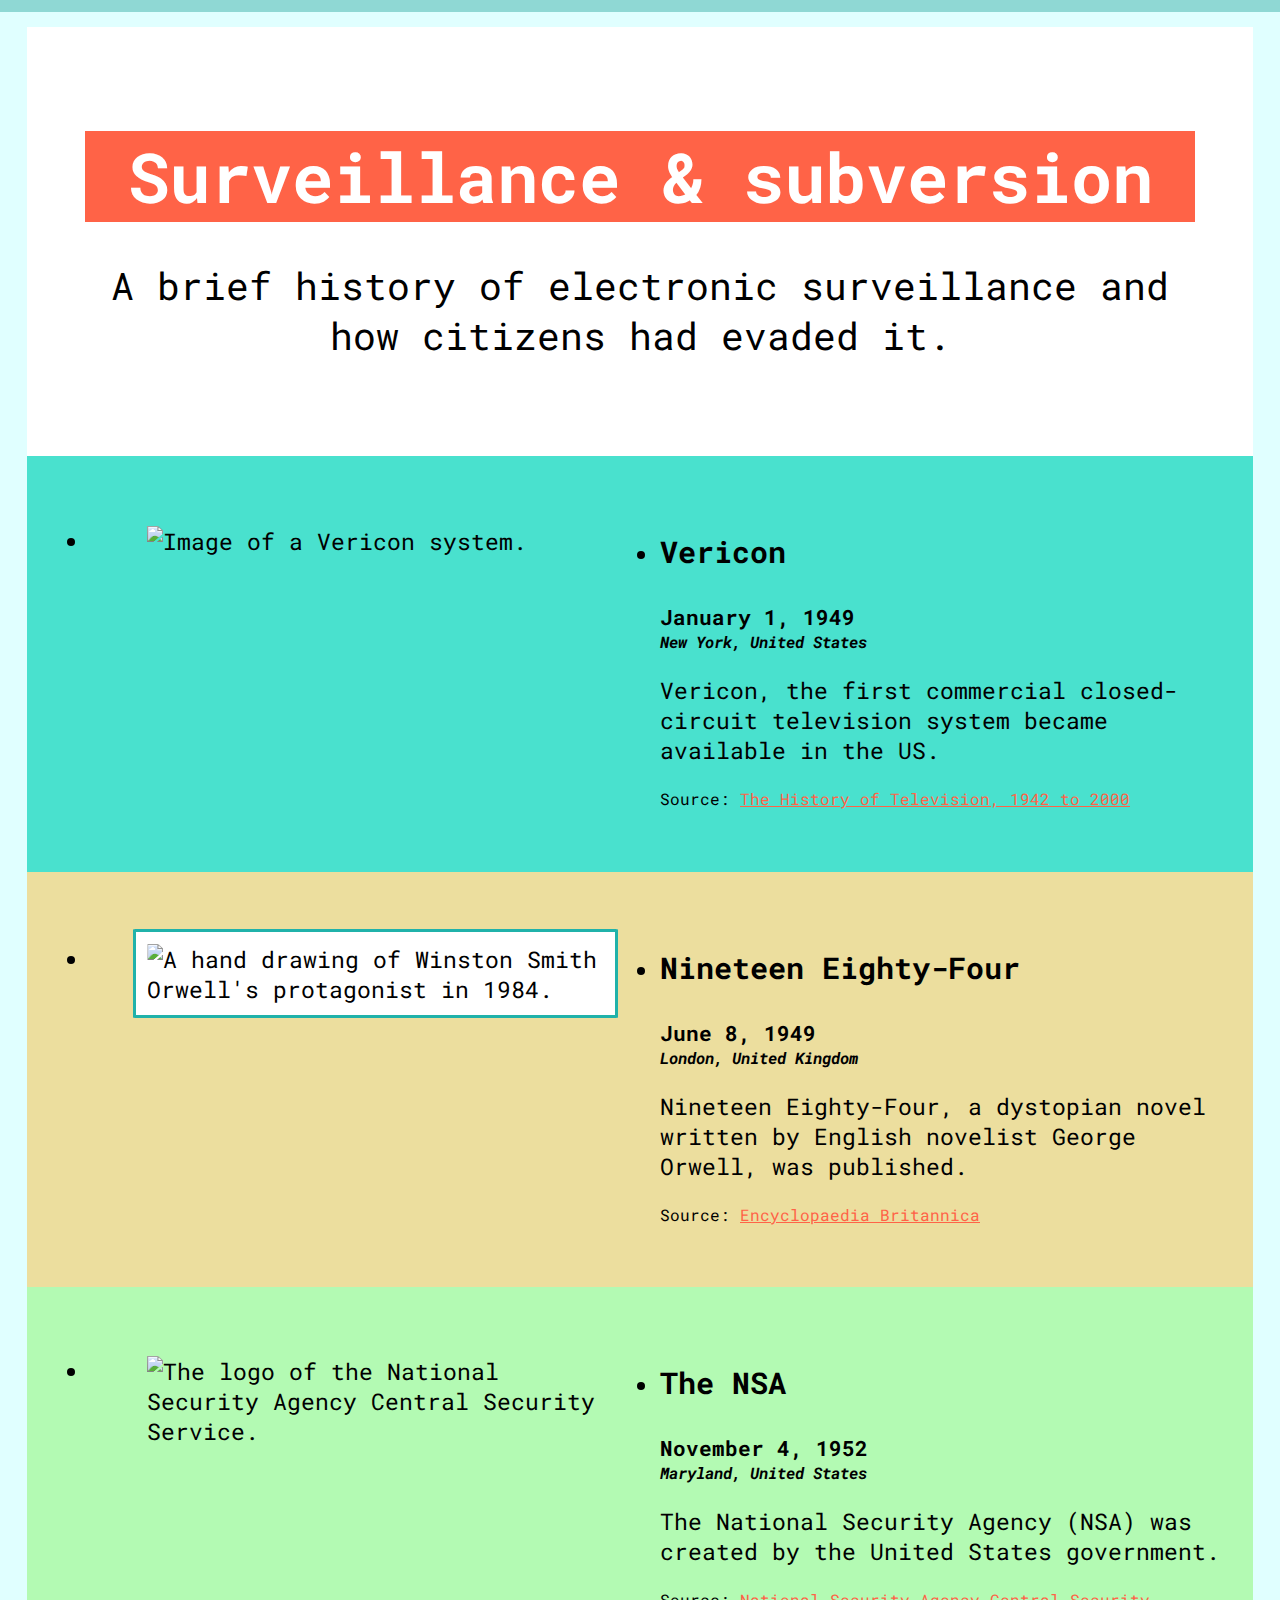
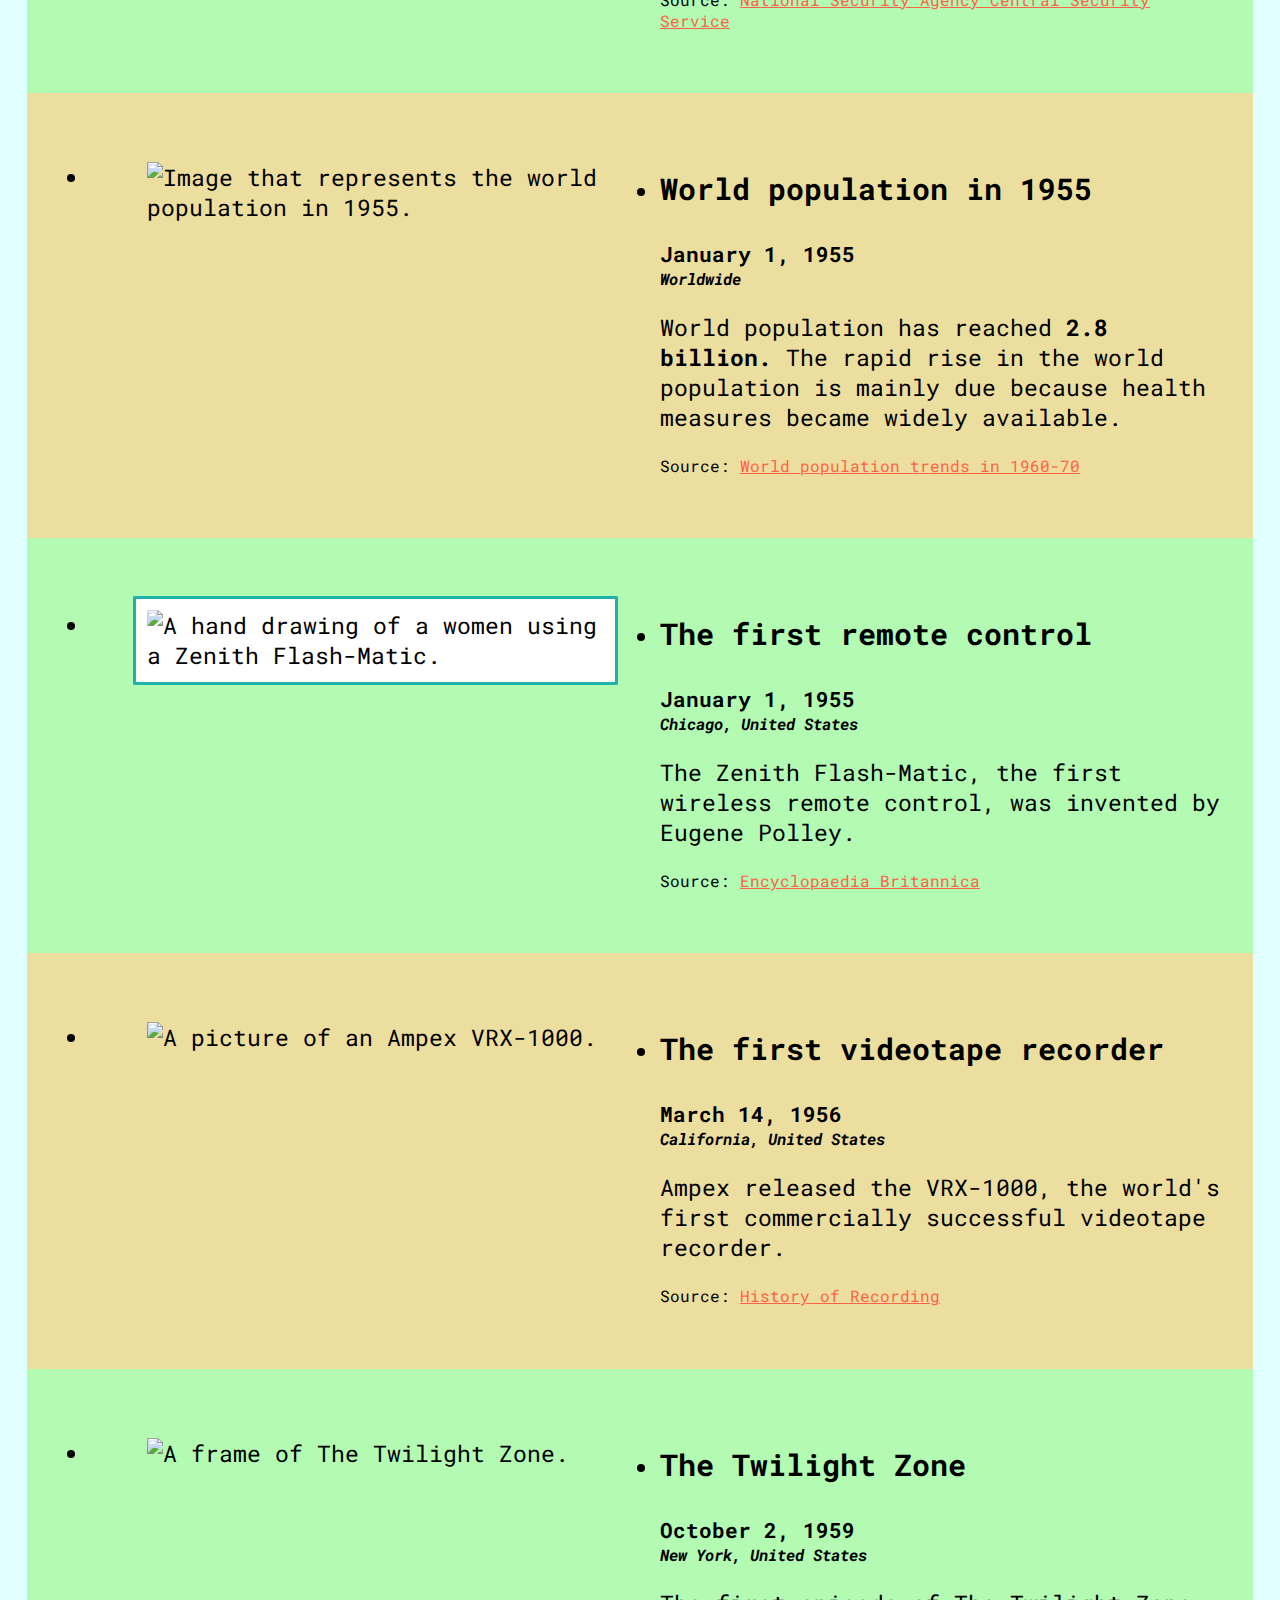
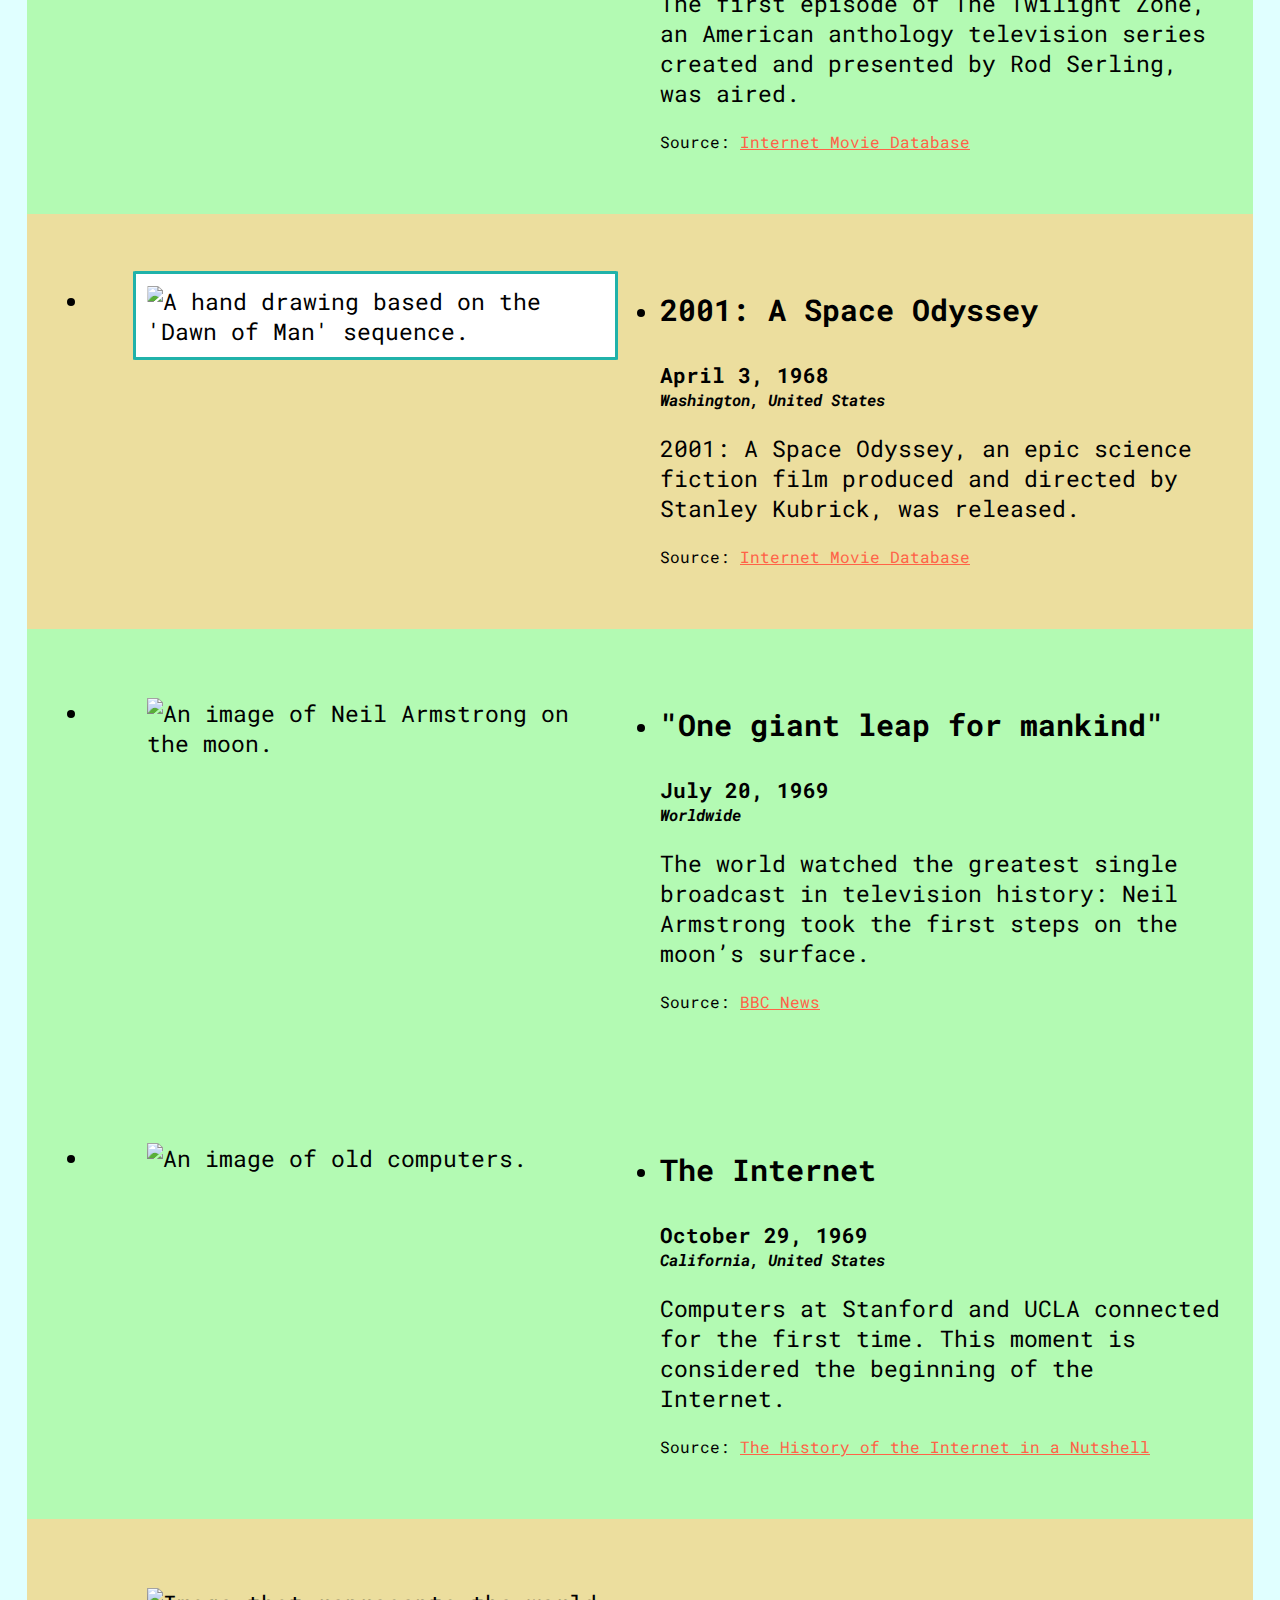
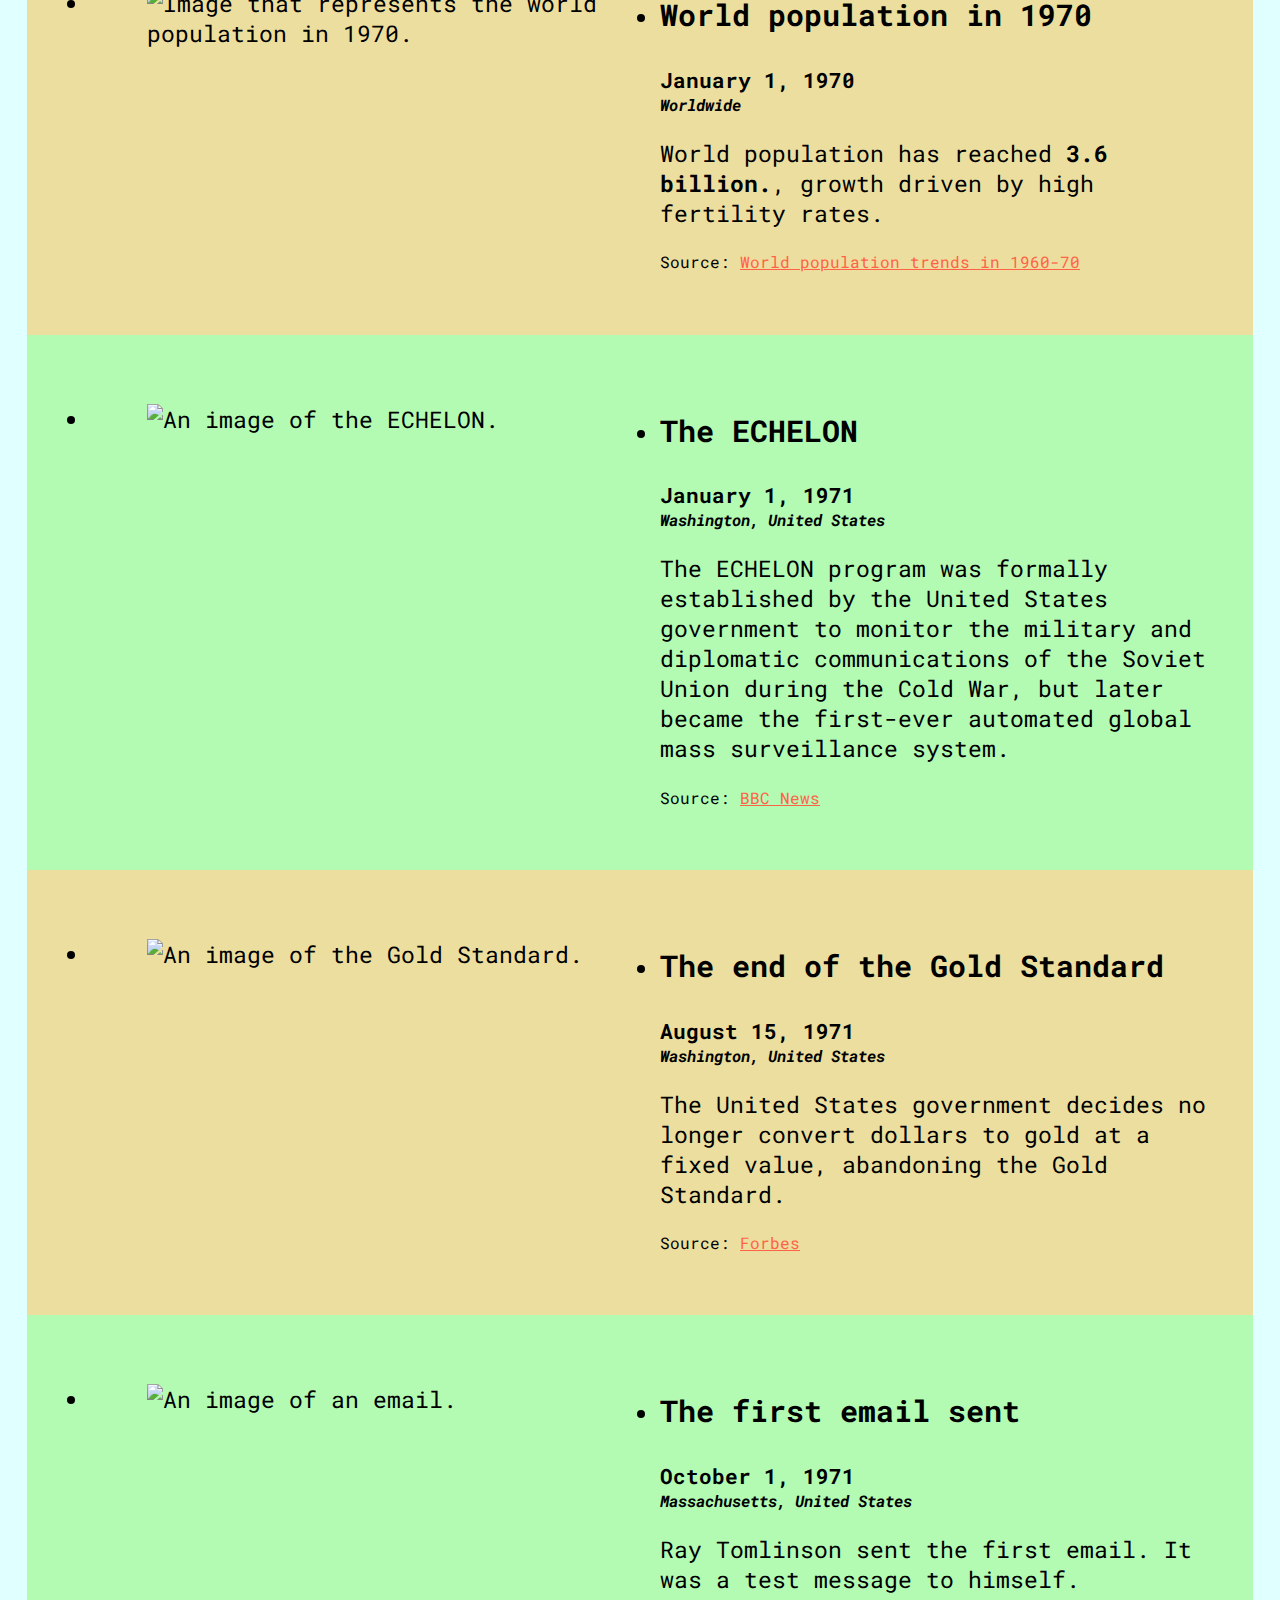
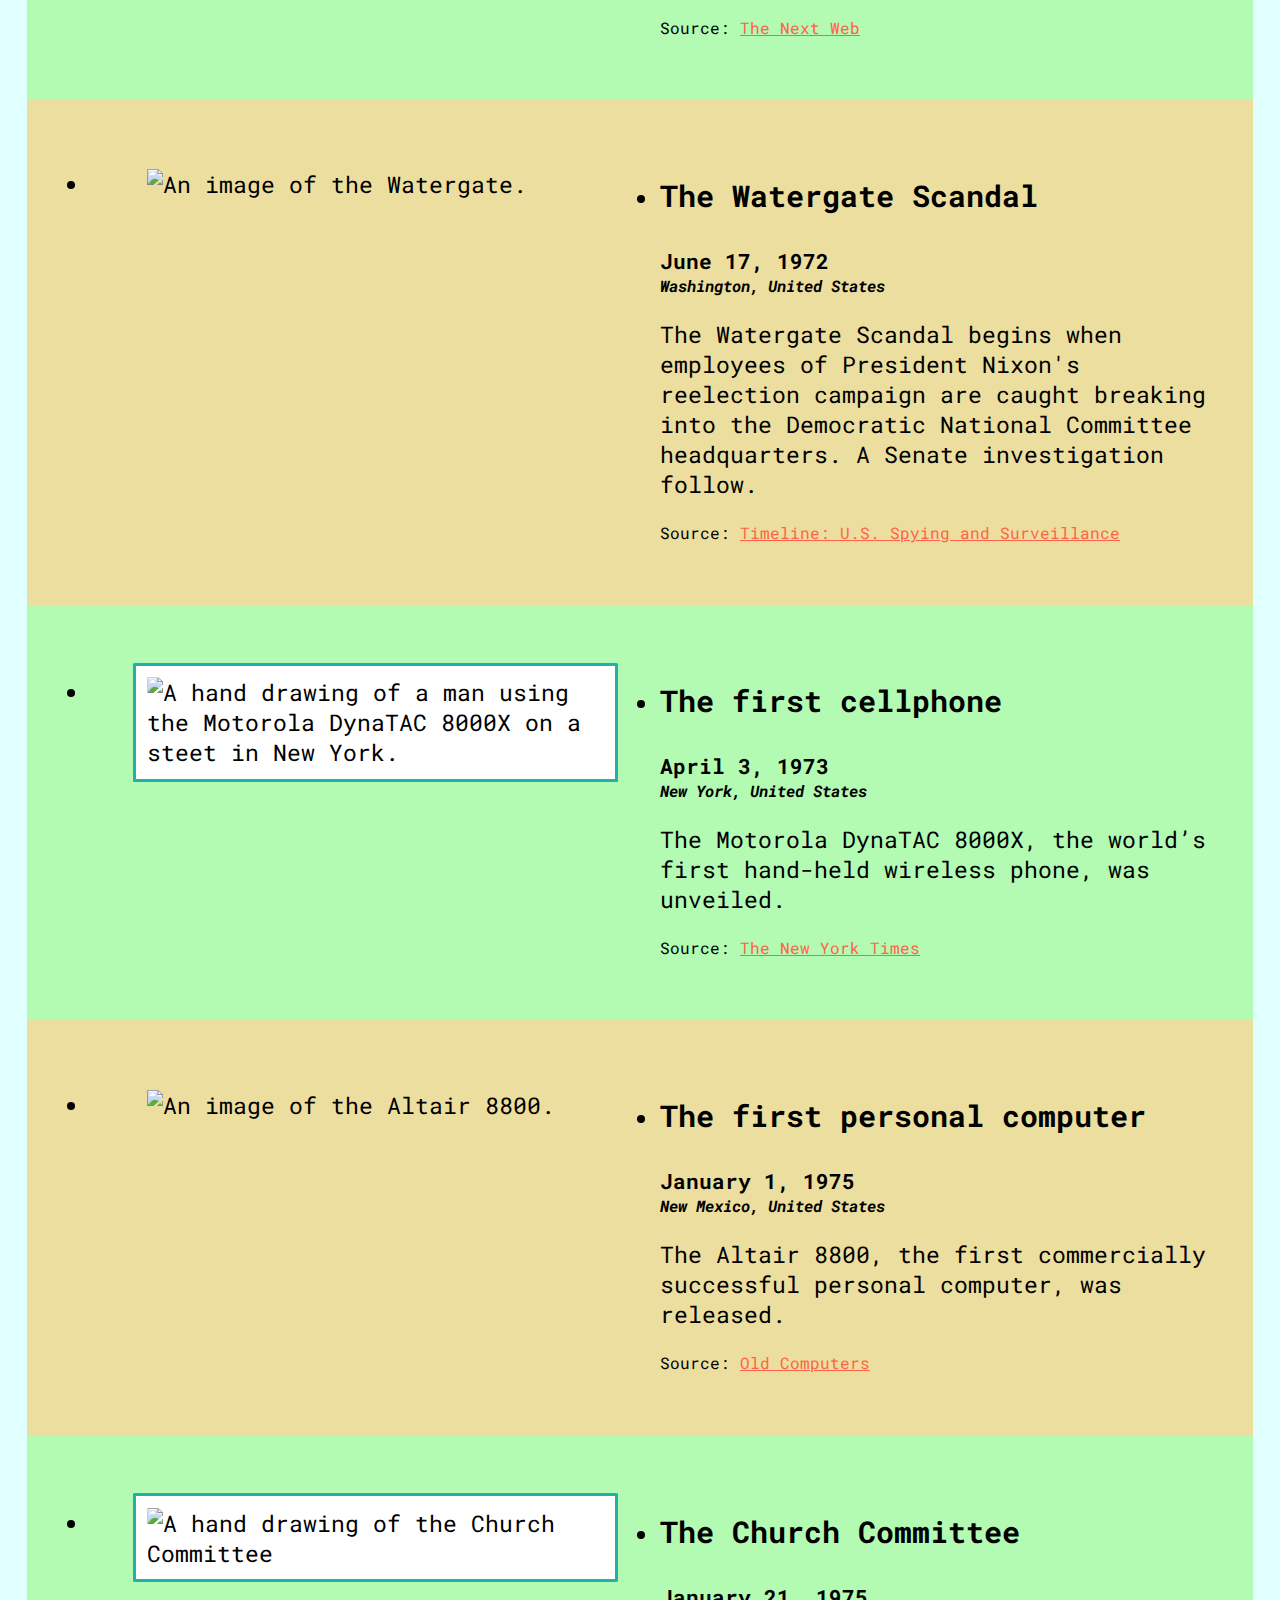
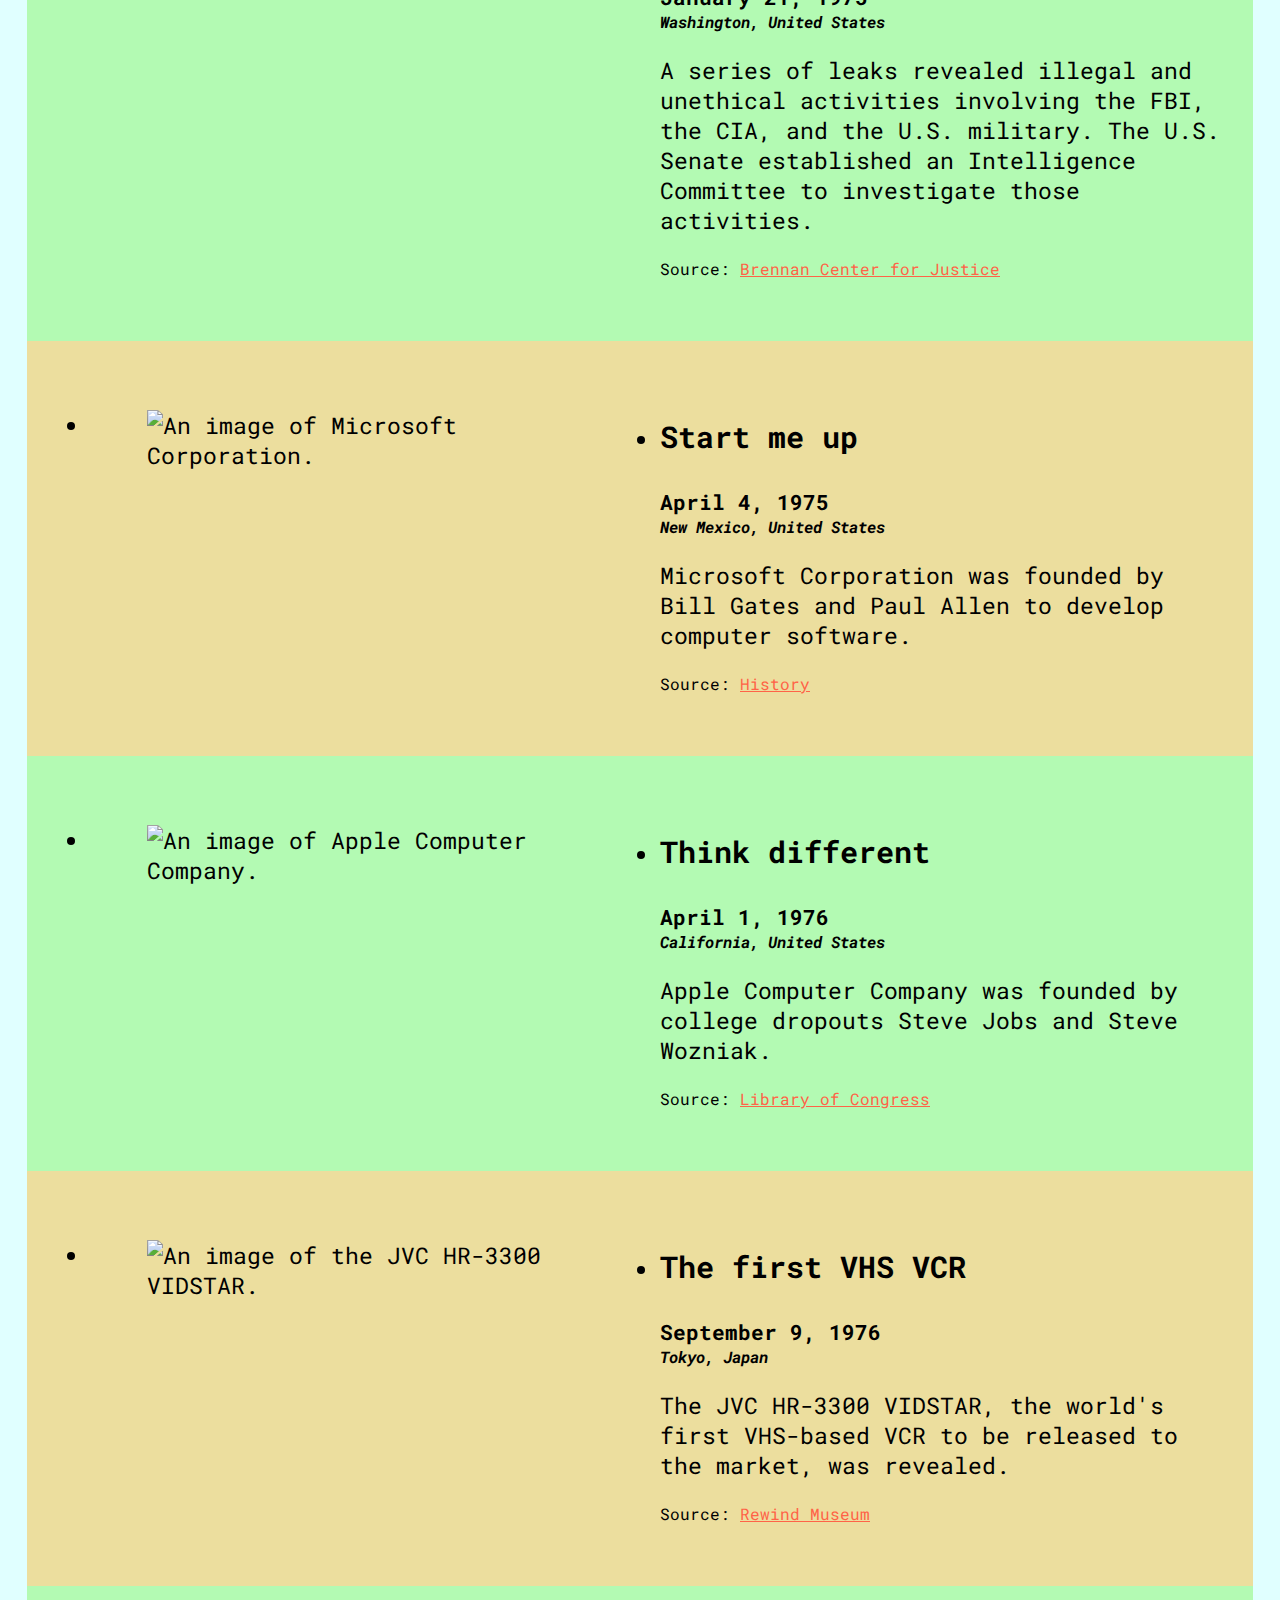
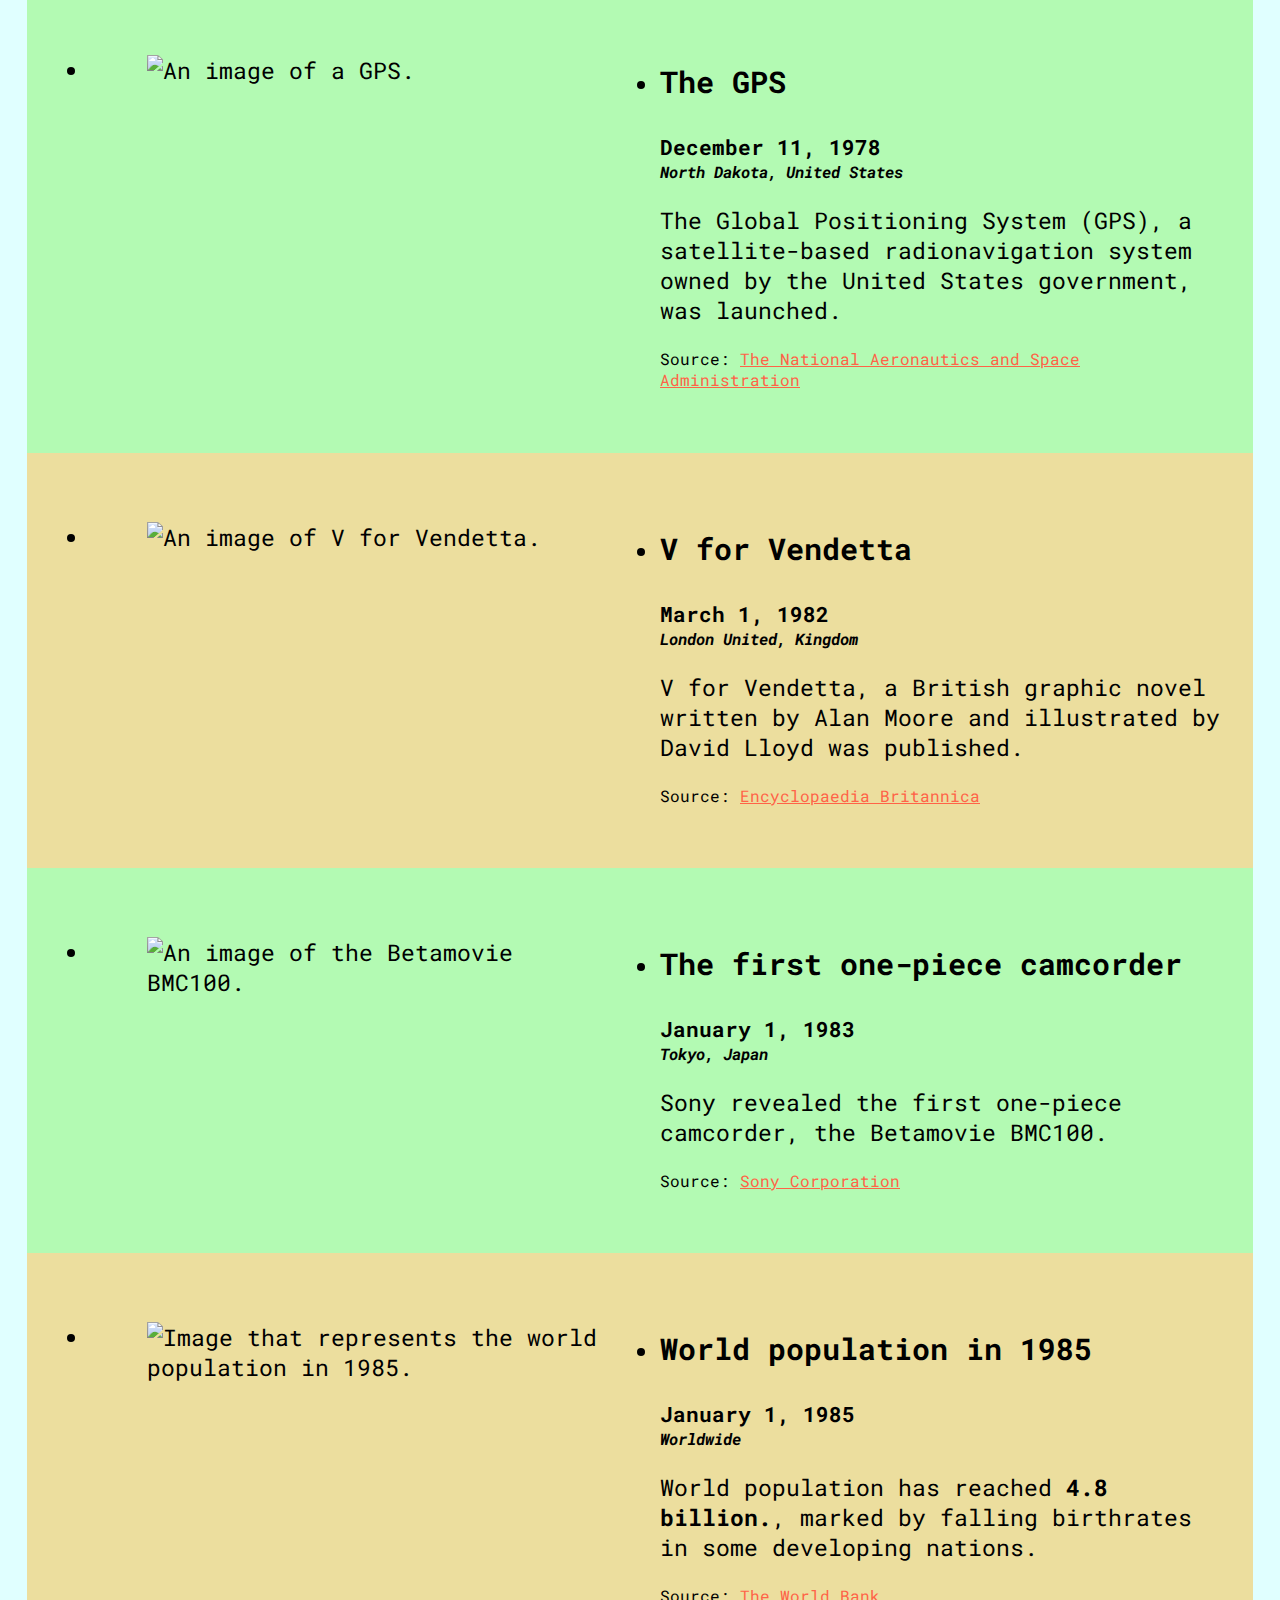
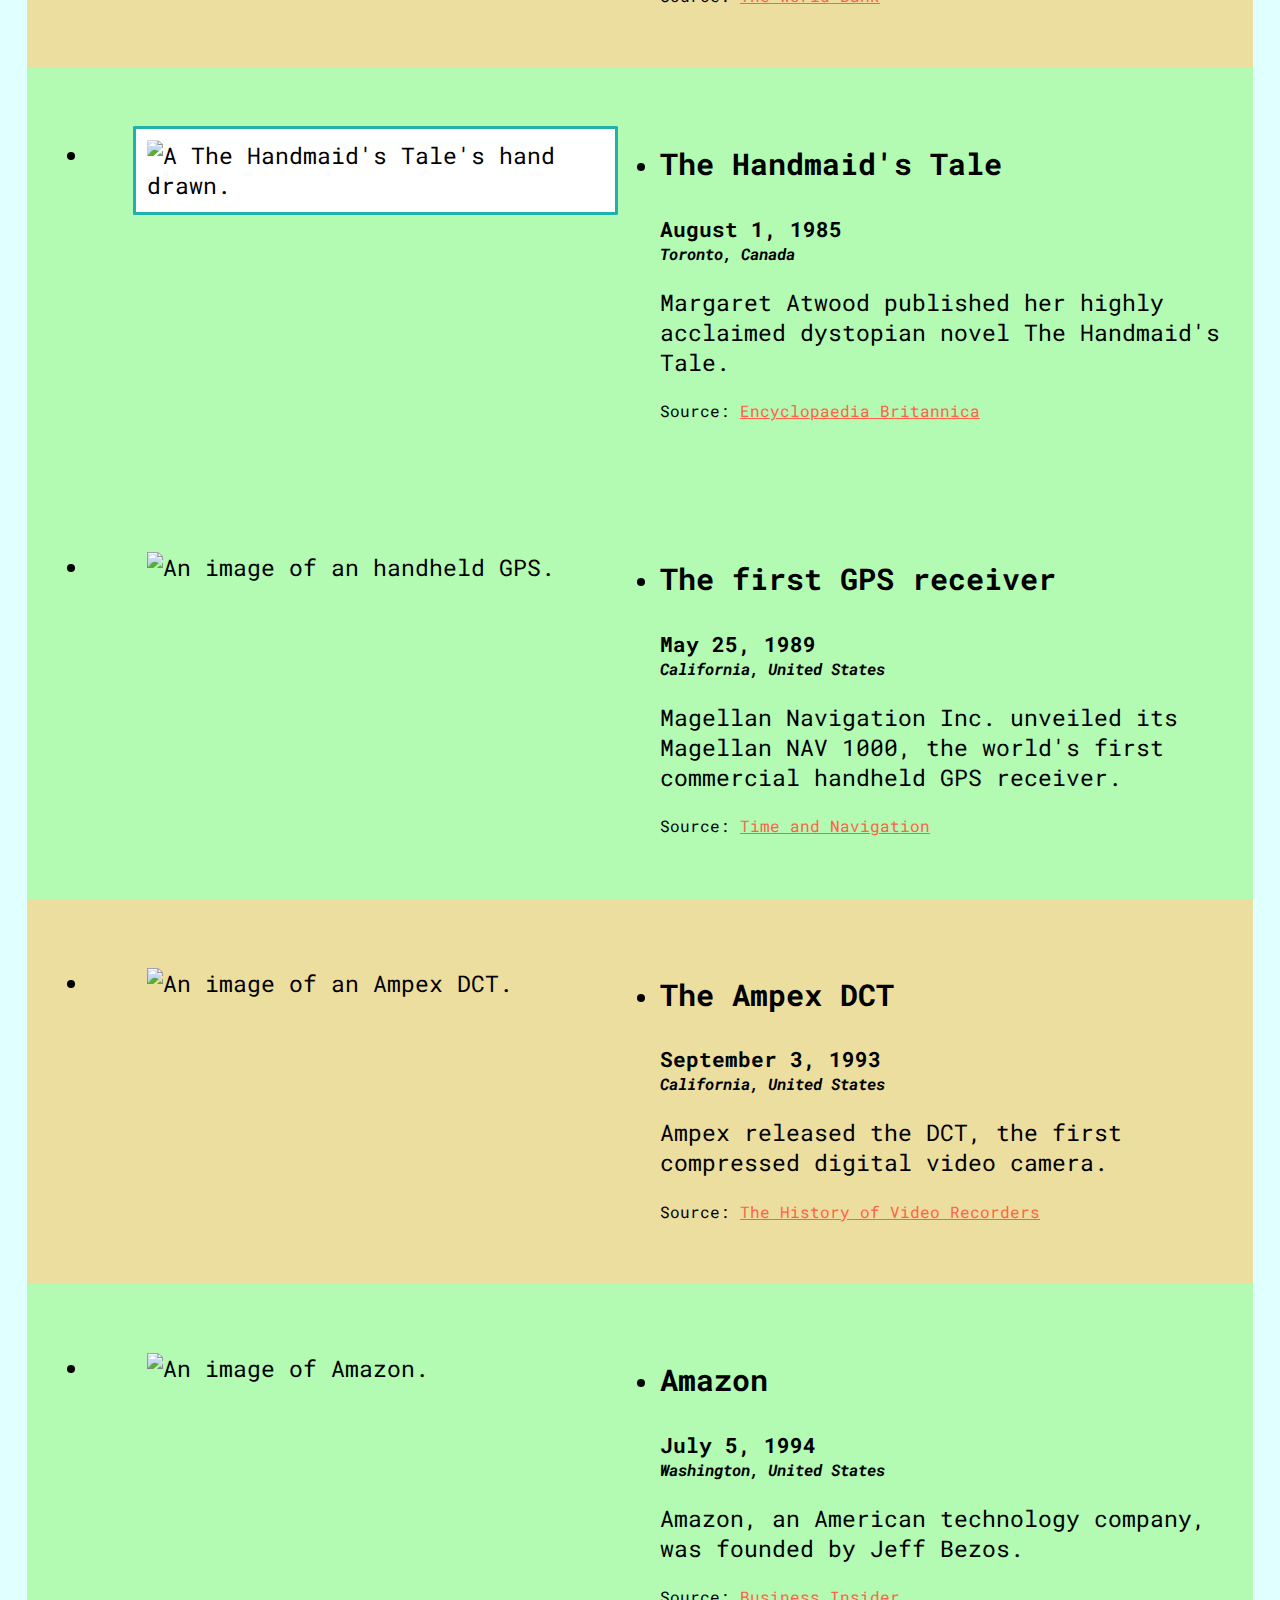
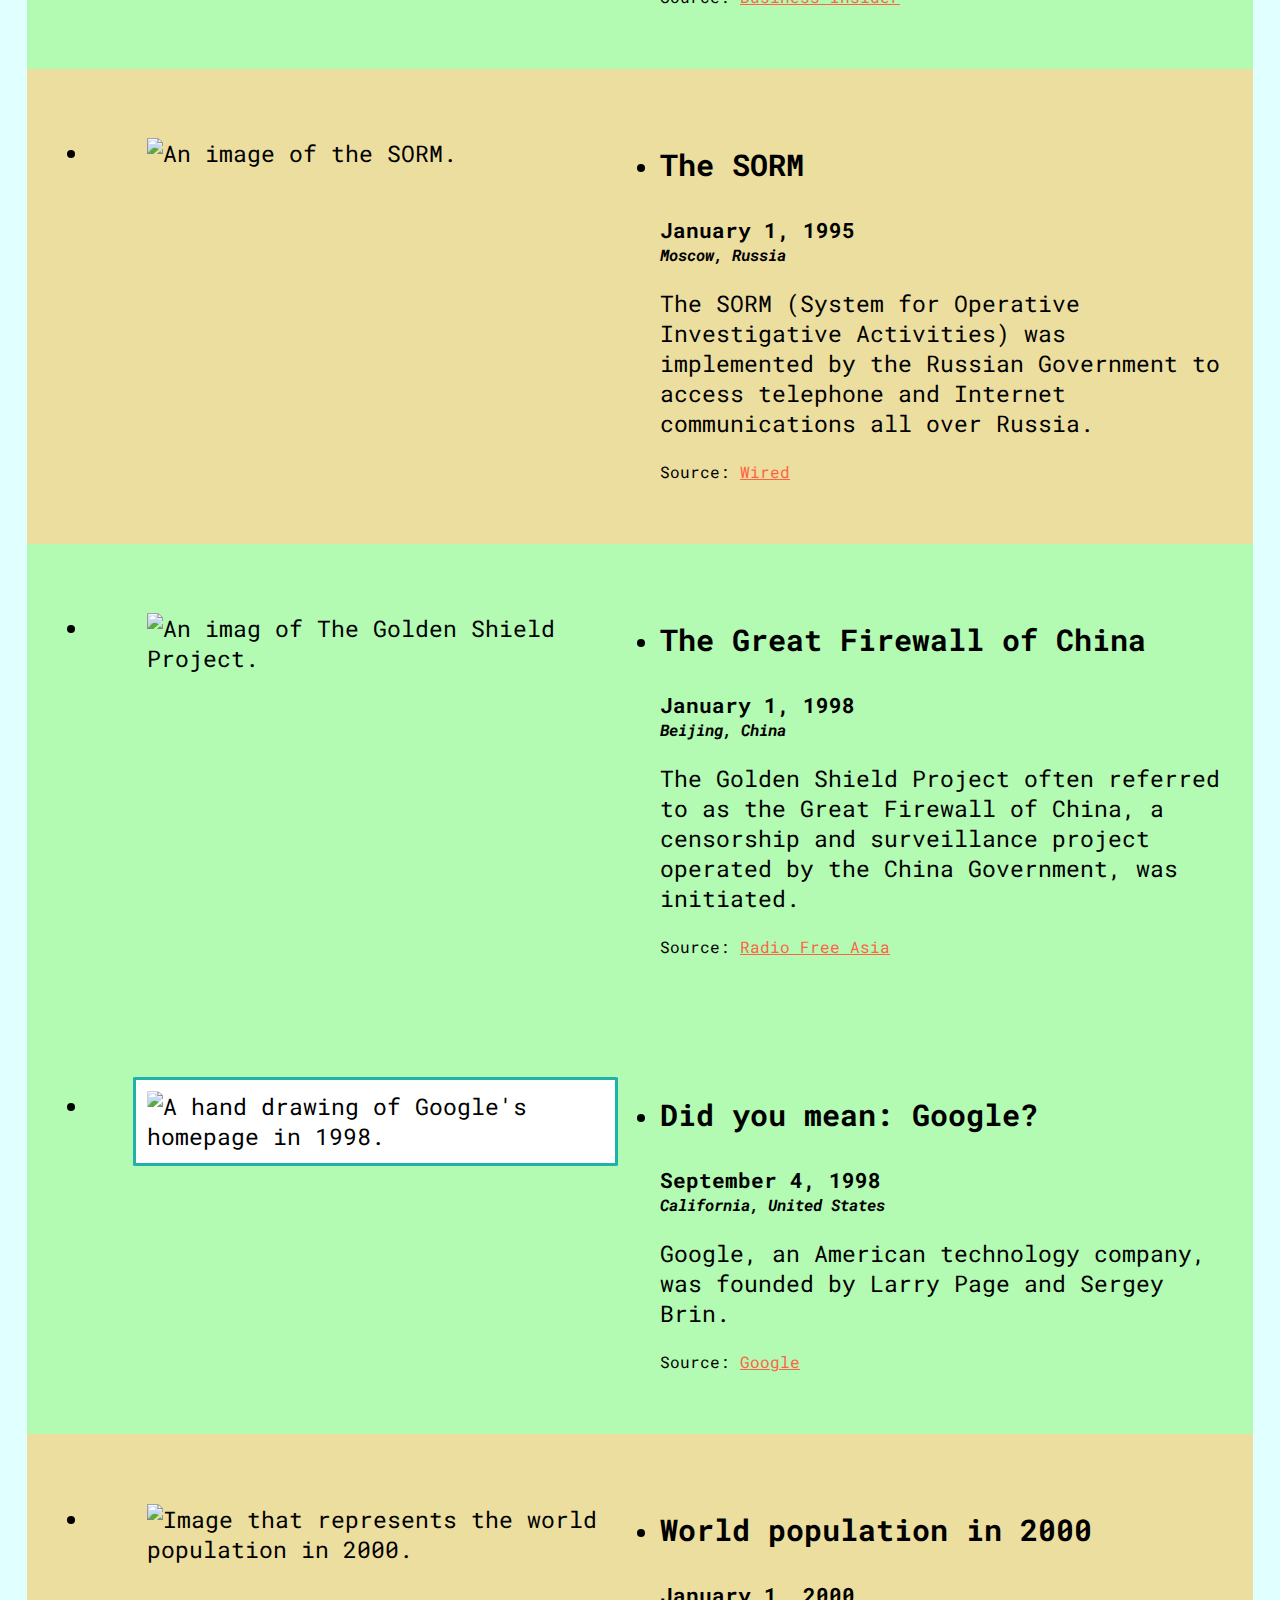
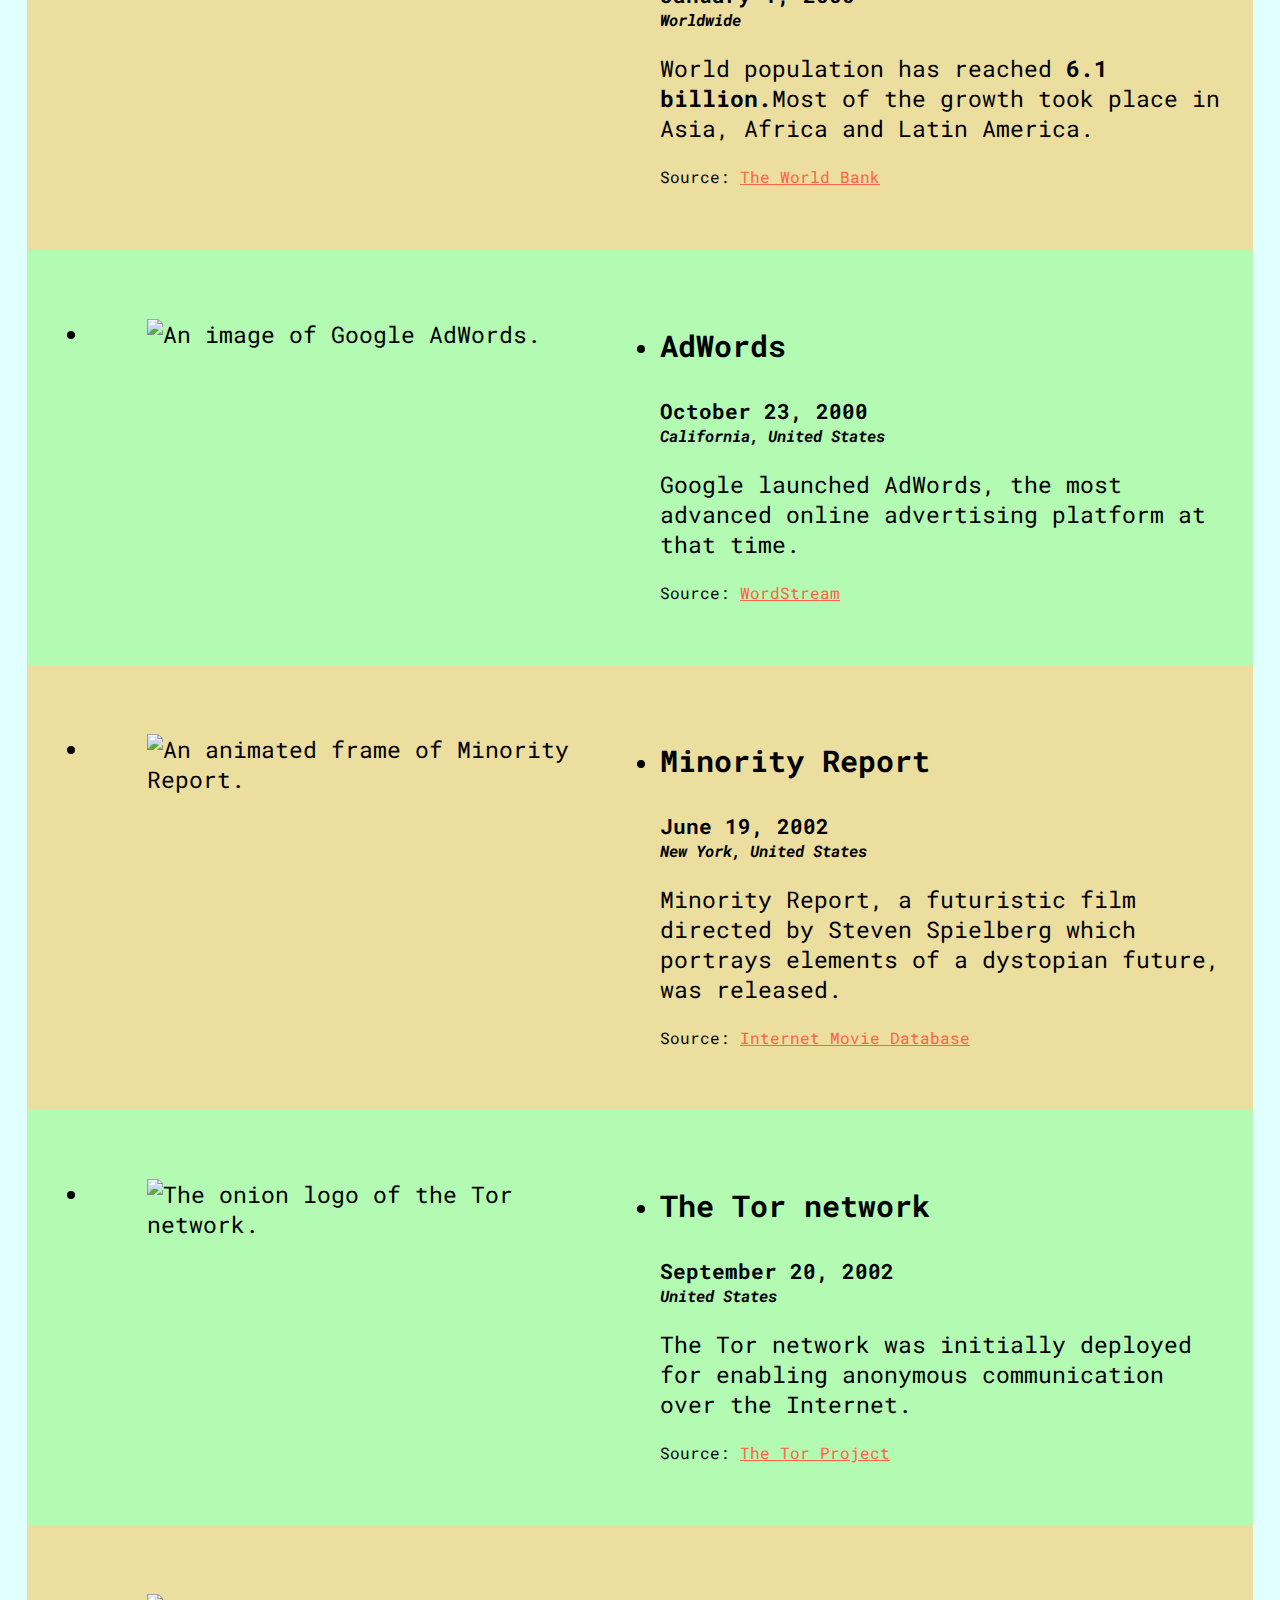
==== commit 6a2b2df9: "New content" ====
--- a/index.html
+++ b/index.html
@@ -187,7 +187,7 @@
           <article class="moment green">
             <ul class="momentlayout">
               <li class="box first">
-                <img src="img/armstrong.png" alt="An image of Neil Armstrong on the moon.">
+                <img class="ontop"  src="img/armstrong.png" alt="An image of Neil Armstrong on the moon.">
               </li>
               <li class="box second">
                 <h3>"One giant leap for mankind"</h3>
@@ -632,7 +632,7 @@
                 <img src="img/google.jpg" alt="A hand drawing of Google's homepage in 1998.">
               </li>
               <li class="box second">
-                <h3>Did you mean: Google</h3>
+                <h3>Did you mean: Google?</h3>
                 <time datetime="1998-09-04">September 4, <span>1998</span></time>
                 <address>California, United States</address>
                 <p>Google, an American technology company, was founded by Larry Page and Sergey Brin.</p>
@@ -680,7 +680,117 @@
               </li>
             </ul>
           </article>
+
+          <article class="moment green">
+            <ul class="momentlayout">
+              <li class="box first">
+                <img src="img/minority-report.gif" alt="An animated frame of Minority Report.">
+              </li>
+              <li class="box second">
+                <h3>Minority Report</h3>
+                <time datetime="2002-06-19">June 19, <span>2002</span></time>
+                <address>New York, United States</address>
+                <p>Minority Report, a futuristic film directed by Steven Spielberg which portrays elements of a dystopian future, was released.</p>
+                <footer>
+                  <p>Source: <a href="https://www.imdb.com/title/tt0181689/"
+                      target="_blank">Internet Movie Database</a></p>
+                </footer>
+              </li>
+            </ul>
+          </article>
+
+          <article class="moment green">
+            <ul class="momentlayout">
+              <li class="box first">
+                <img class="ontop" src="img/tor.svg" alt="The onion logo of the Tor network.">
+              </li>
+              <li class="box second">
+                <h3>The Tor network</h3>
+                <time datetime="2002-09-20">September 20, <span>2002</span></time>
+                <address>United States</address>
+                <p>The Tor network was initially deployed for enabling anonymous communication over the Internet.</p>
+                <footer>
+                  <p>Source: <a href="https://www.torproject.org/about/history/"
+                      target="_blank">The Tor Project</a></p>
+                </footer>
+              </li>
+            </ul>
+          </article>
+
+          <article class="moment green">
+            <ul class="momentlayout">
+              <li class="box first">
+                <img src="img/facebook.png" alt="A screenshot of Facebook's first homepage.">
+              </li>
+              <li class="box second">
+                <h3>The Facebook</h3>
+                <time datetime="2004-02-04">February 4, <span>2004</span></time>
+                <address>Massachusetts, United States</address>
+                <p>A Harvard sophomore named Mark Zuckerberg launches The Facebook, a social media website he had built in order to connect Harvard students with one another.</p>
+                <footer>
+                  <p>Source: <a href="https://www.theguardian.com/technology/2007/jul/25/media.newmedia"
+                      target="_blank">The Guardian</a></p>
+                </footer>
+              </li>
+            </ul>
+          </article>
+
+          <article class="moment green">
+            <ul class="momentlayout">
+              <li class="box first">
+                <img src="img/children-of-men.jpg" alt="A frame of Children of Men.">
+              </li>
+              <li class="box second">
+                <h3>Children of Men</h3>
+                <time datetime="2006-09-03">September 3, <span>2006</span></time>
+                <address>Venice,	Italy</address>
+                <p>Children of Men, a science fiction thriller film directed by Alfonso Cuarón, that presents a chaotic world in which women have become infertile, was released.</p>
+                <footer>
+                  <p>Source: <a href="https://imdb.com/title/tt0206634/"
+                      target="_blank">Internet Movie Database</a></p>
+                </footer>
+              </li>
+            </ul>
+          </article>
+
+          <article class="moment green">
+            <ul class="momentlayout">
+              <li class="box first">
+                <img src="img/wikileaks.svg" alt="Wikileaks' logo.">
+              </li>
+              <li class="box second">
+                <h3>Wikileaks</h3>
+                <time datetime="2006-10-04">October 4, <span>2006</span></time>
+                <address>Iceland</address>
+                <p>Julian Assange launches Wikileaks, an international non-profit organisation that publishes news leaks and classified media provided by anonymous sources.</p>
+                <footer>
+                  <p>Source: <a href="https://wikileaks.org/What-is-WikiLeaks.html"
+                      target="_blank">Wikileaks</a></p>
+                </footer>
+              </li>
+            </ul>
+          </article>
+          
+          <article class="moment drawing green">
+            <ul class="momentlayout">
+              <li class="box first">
+                <img src="img/iphone.jpg" alt="A hand drawing of Steve Jobs presenting the iPhone.">
+              </li>
+              <li class="box second">
+                <h3>The iPhone</h3>
+                <time datetime="2007-06-29">June 29, <span>2007</span></time>
+                <address>San Francisco, California</address>
+                <p>Steve Jobs, Apple's founder, introduced the iPhone, the first smartphone designed and marketed by Apple. The device is seen as a prototype for current cell phones, eliminating most physical hardware buttons and stylus in favor of a touch-based user interface. Its successor, the iPhone 3G, was announced in June 2008.</p>
+                <footer>
+                  <p>Source: <a href="https://www.apple.com/newsroom/2007/01/09Apple-Reinvents-the-Phone-with-iPhone/"
+                      target="_blank">Apple</a></p>
+                </footer>
+              </li>
+            </ul>
+          </article>
+
         </div>
+
       </section>
     </main>
     <section id="infinite">
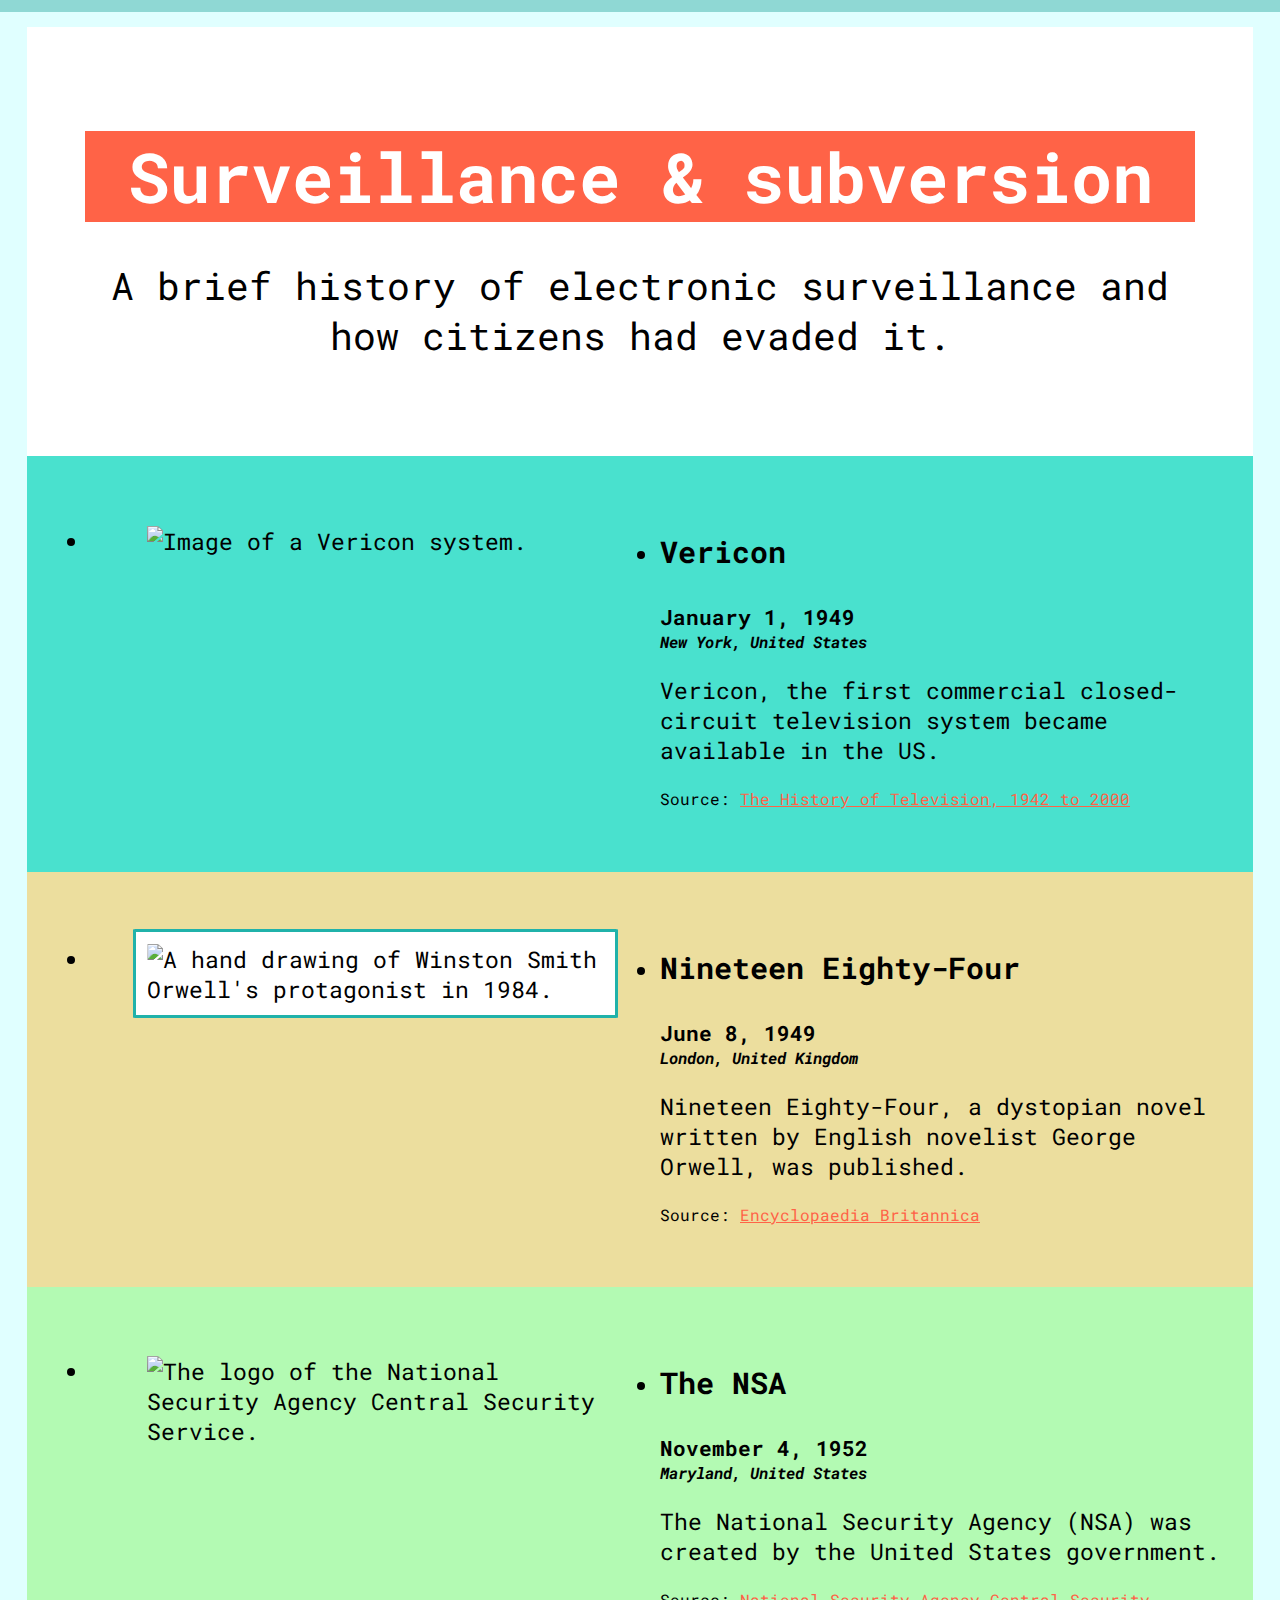
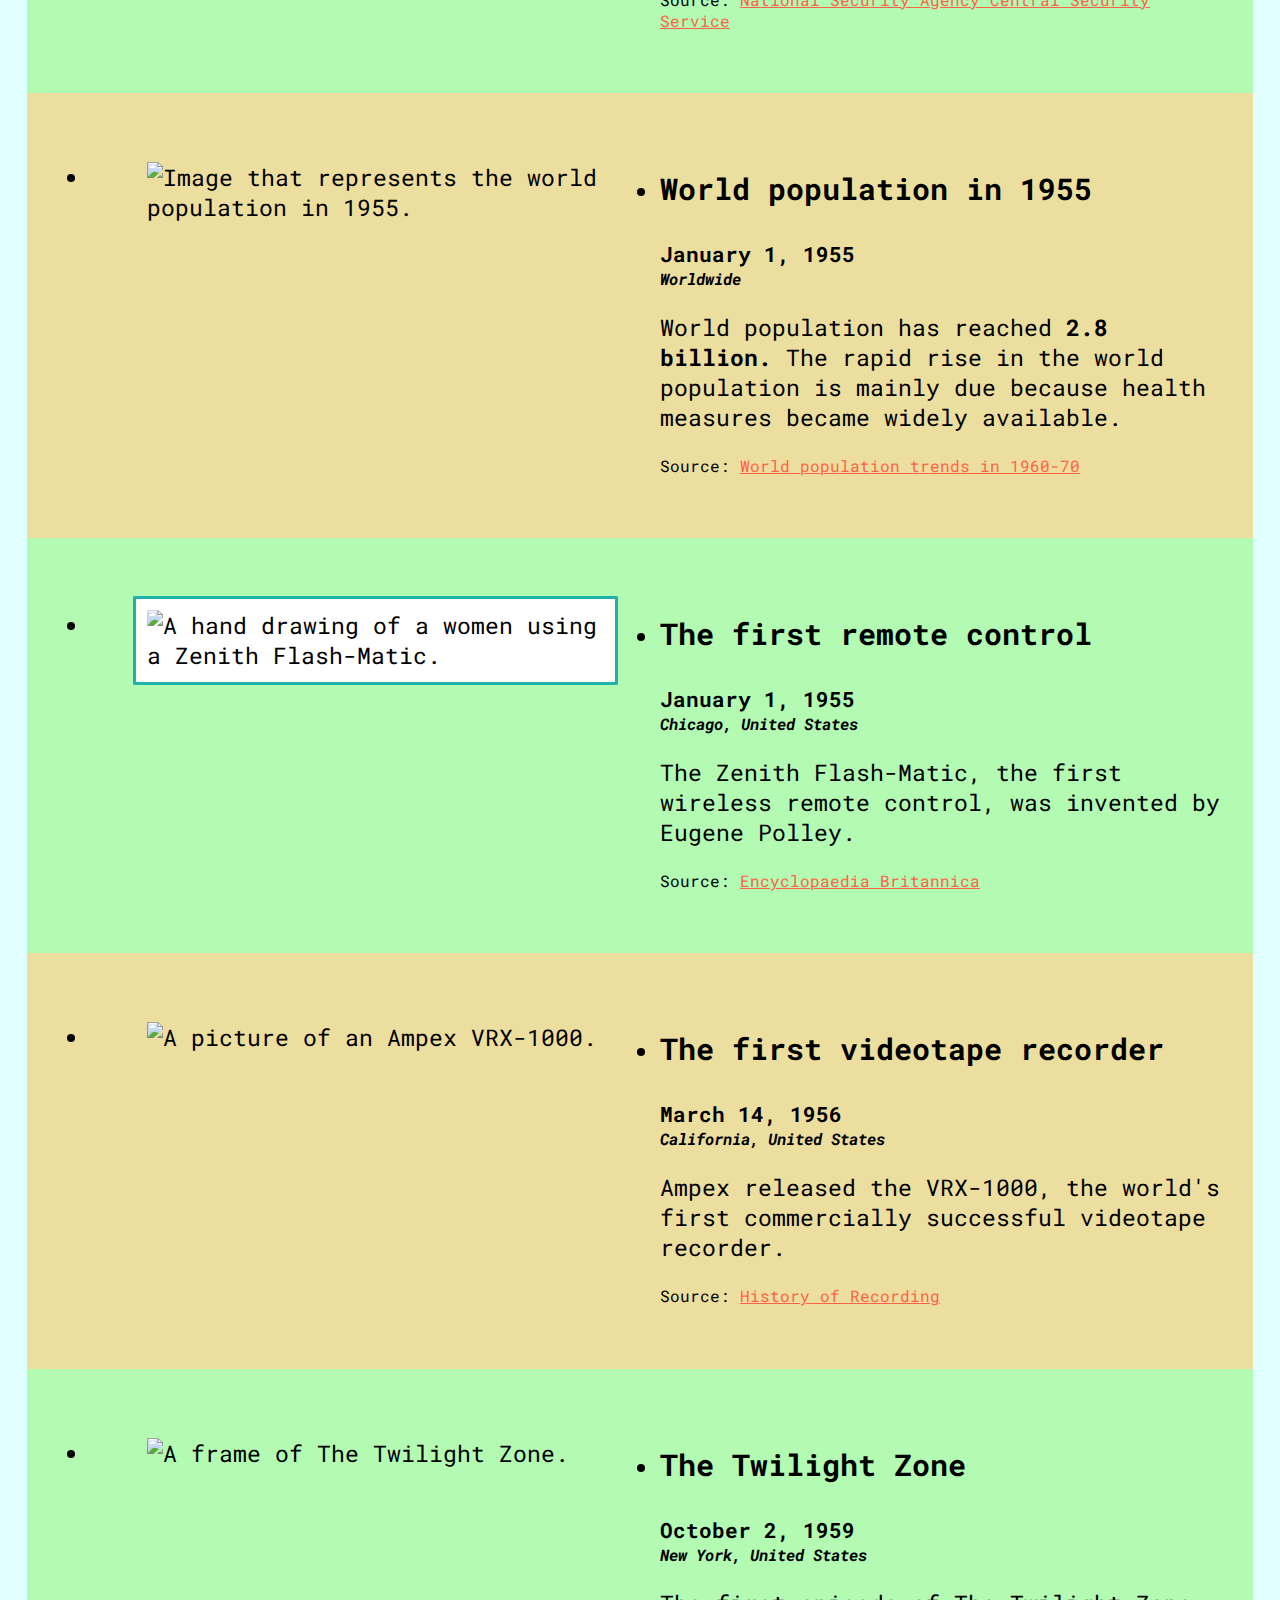
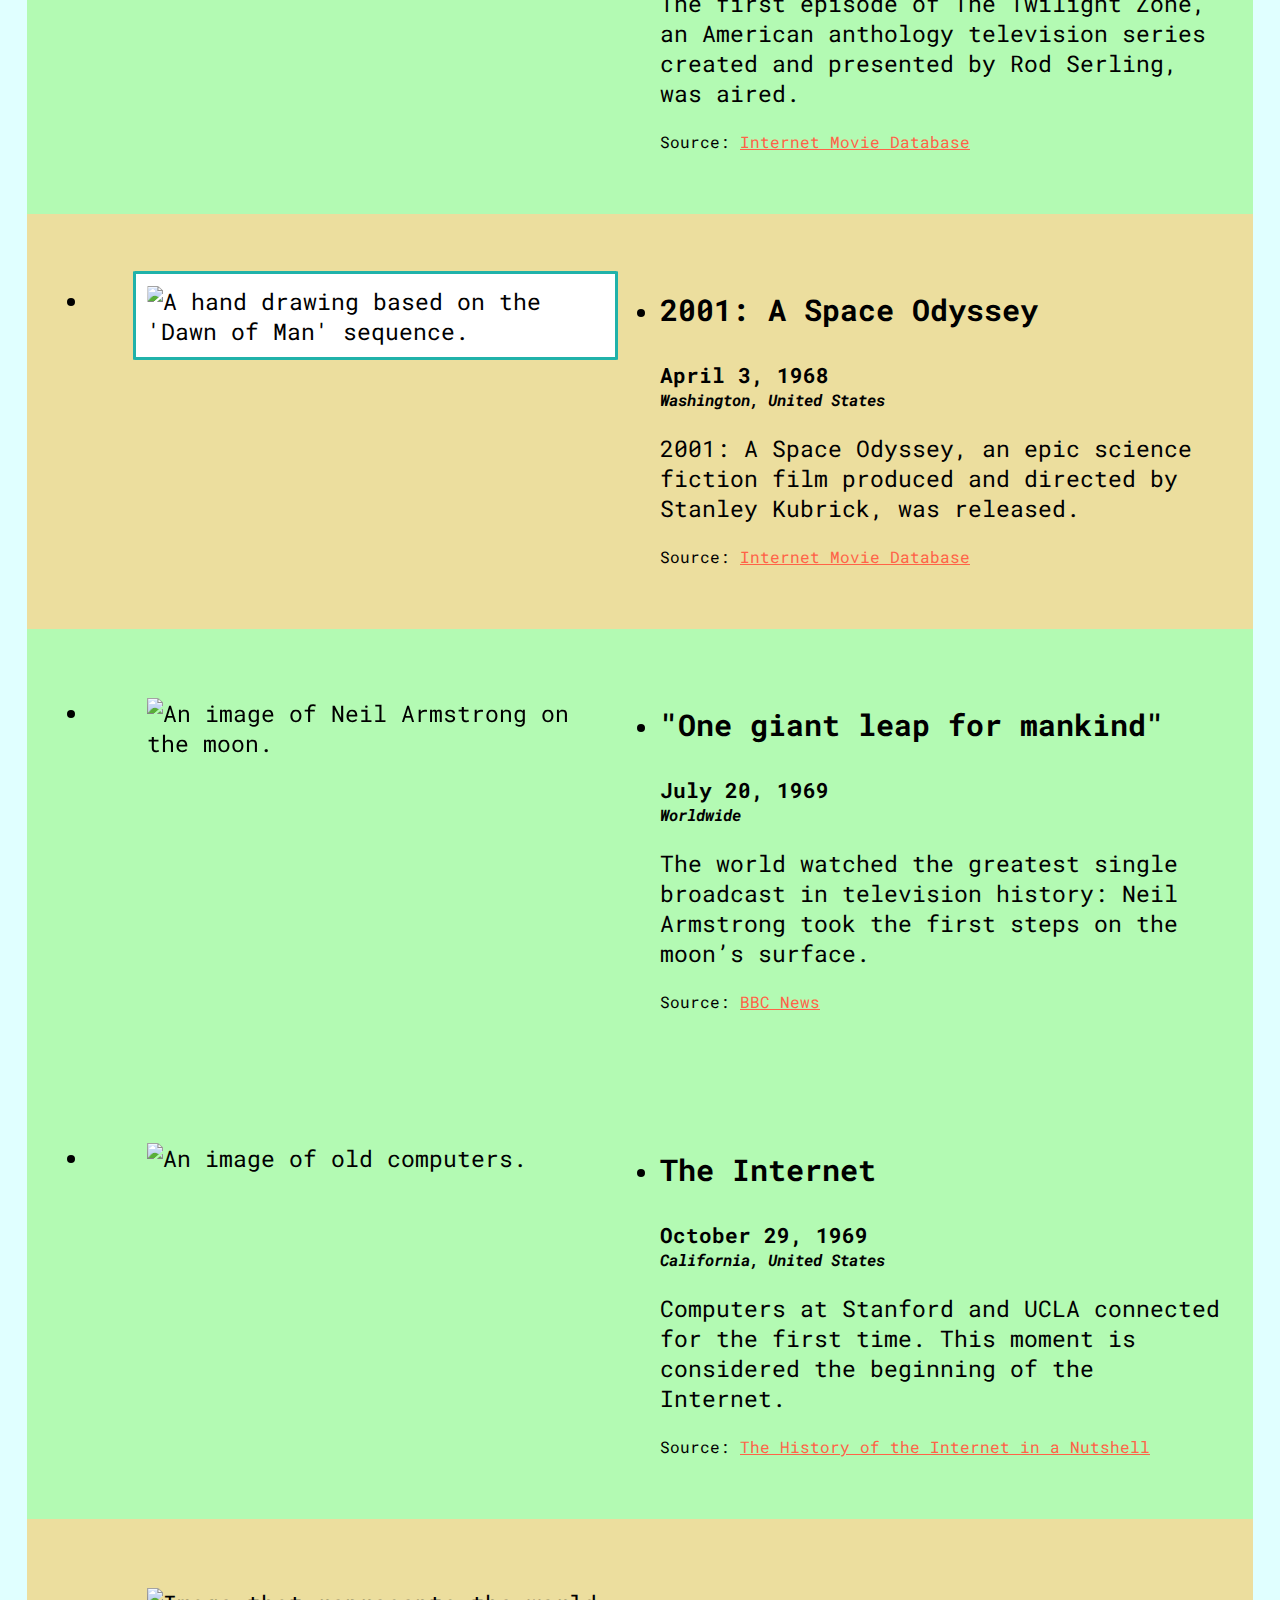
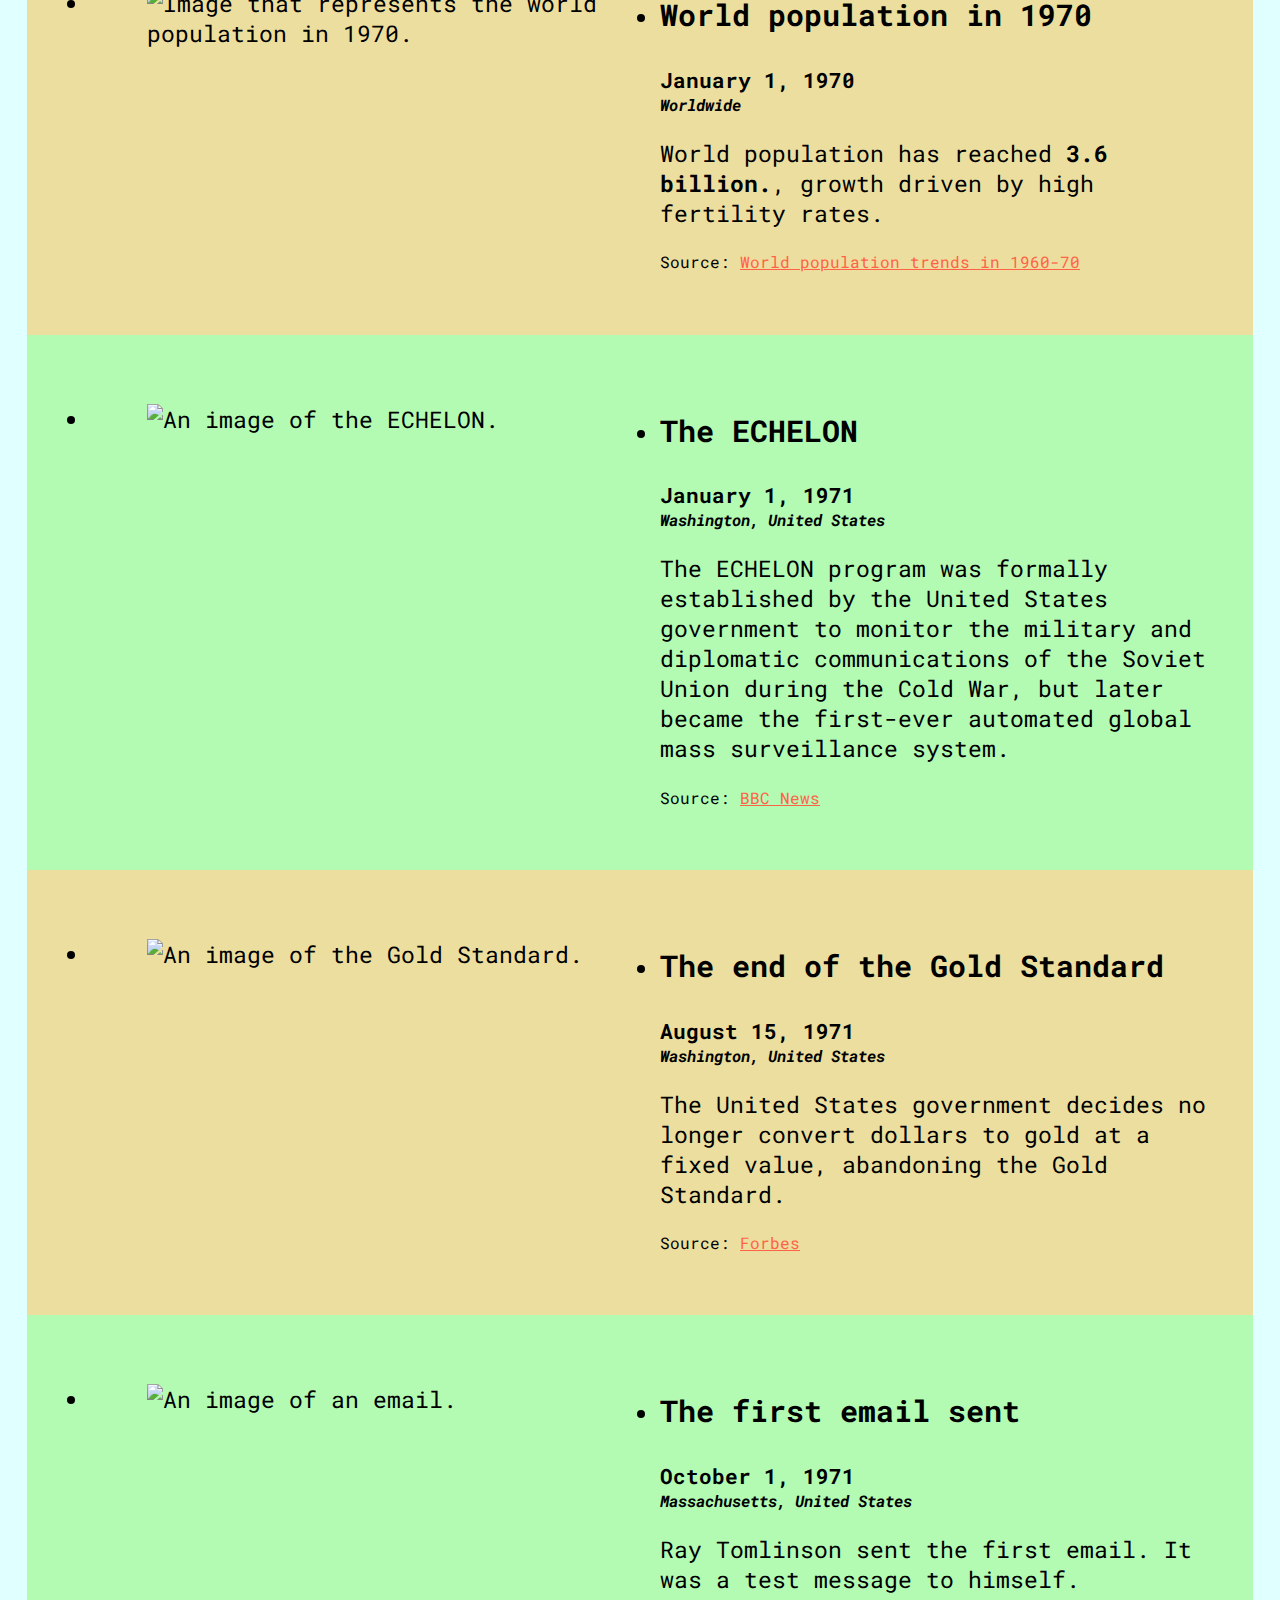
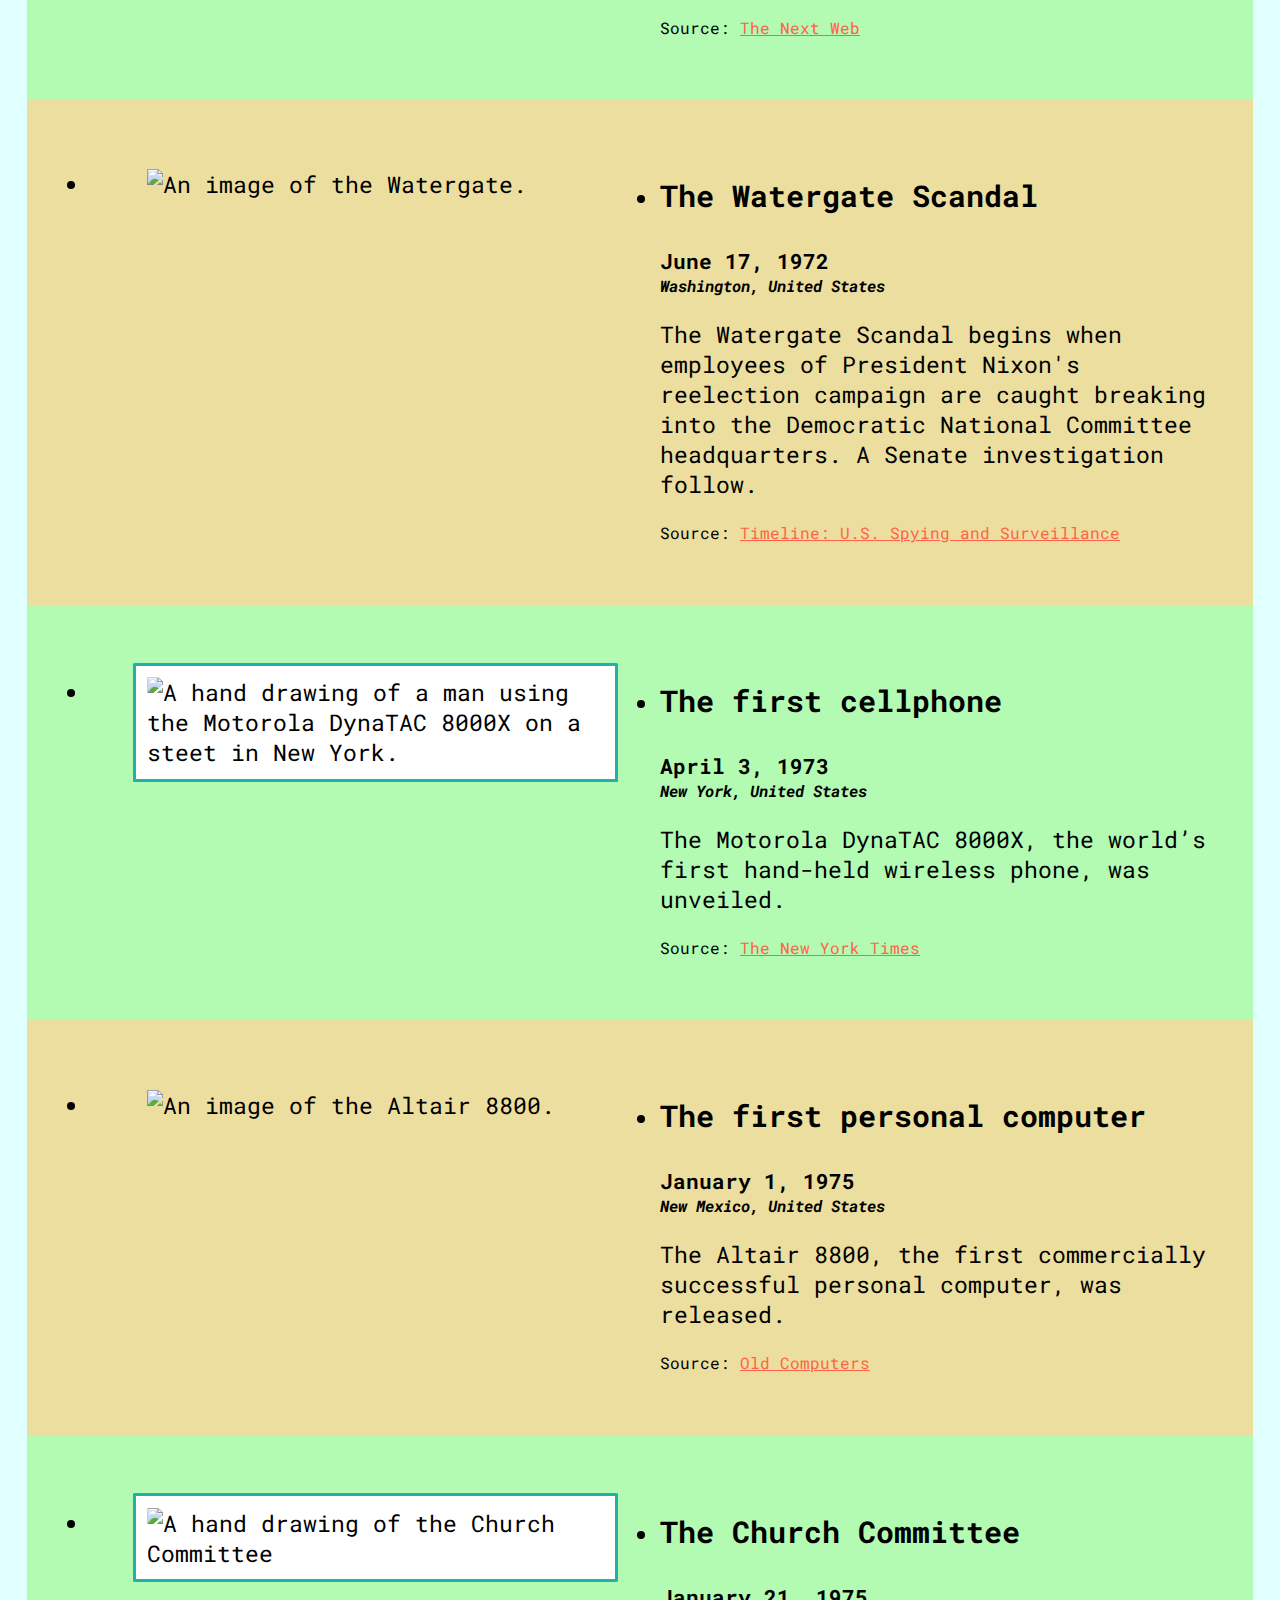
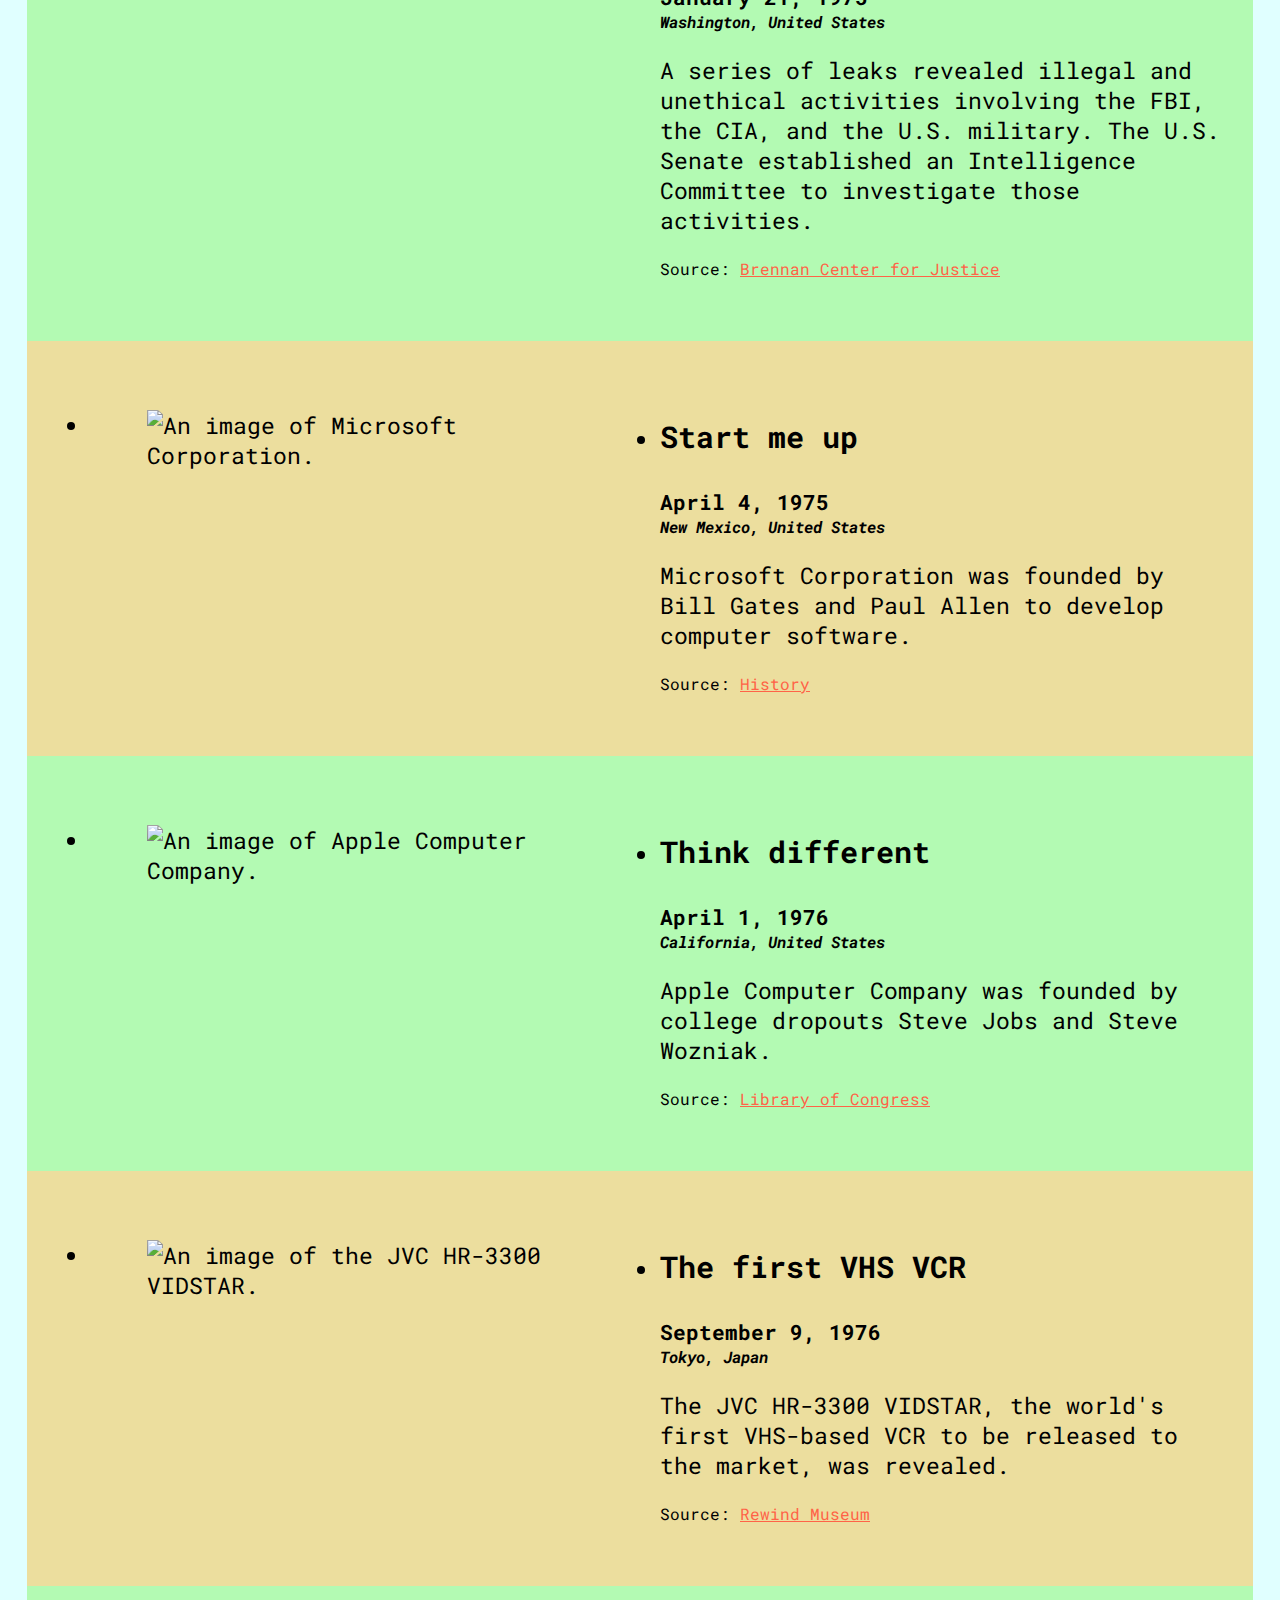
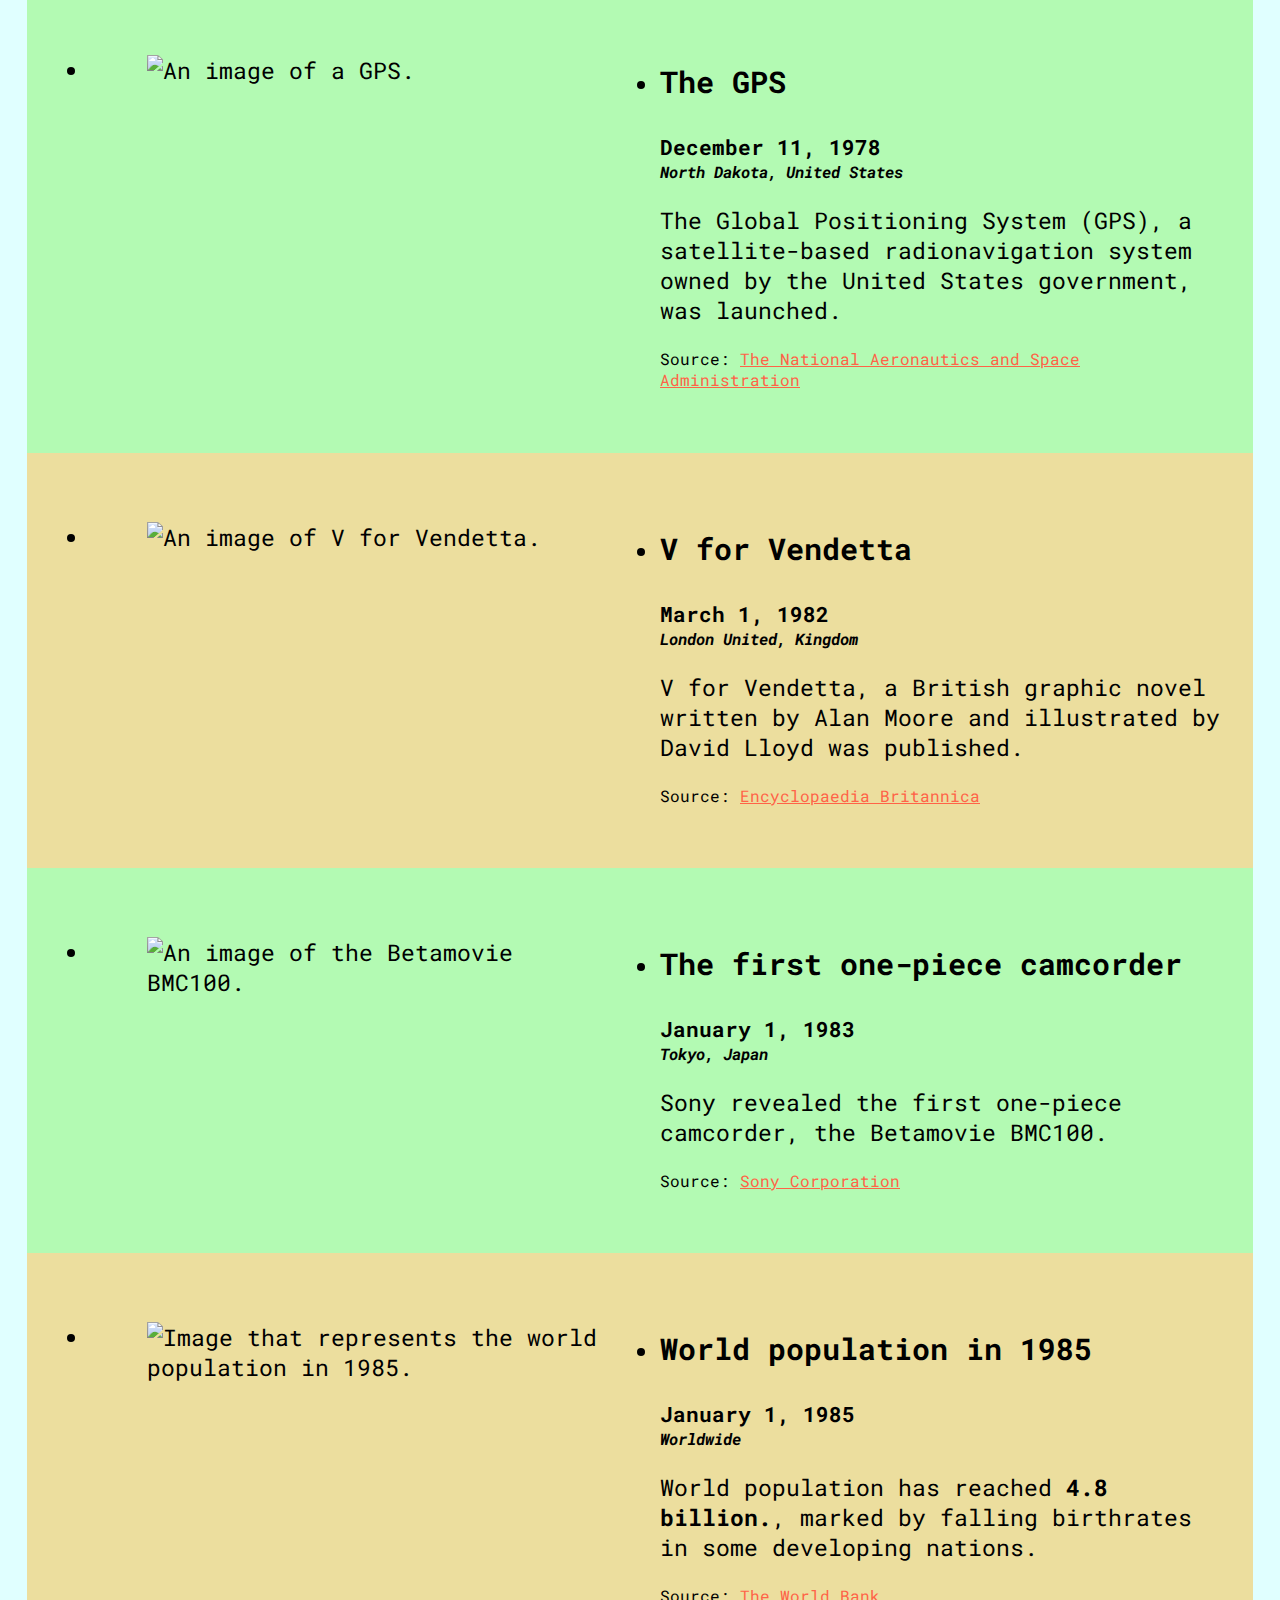
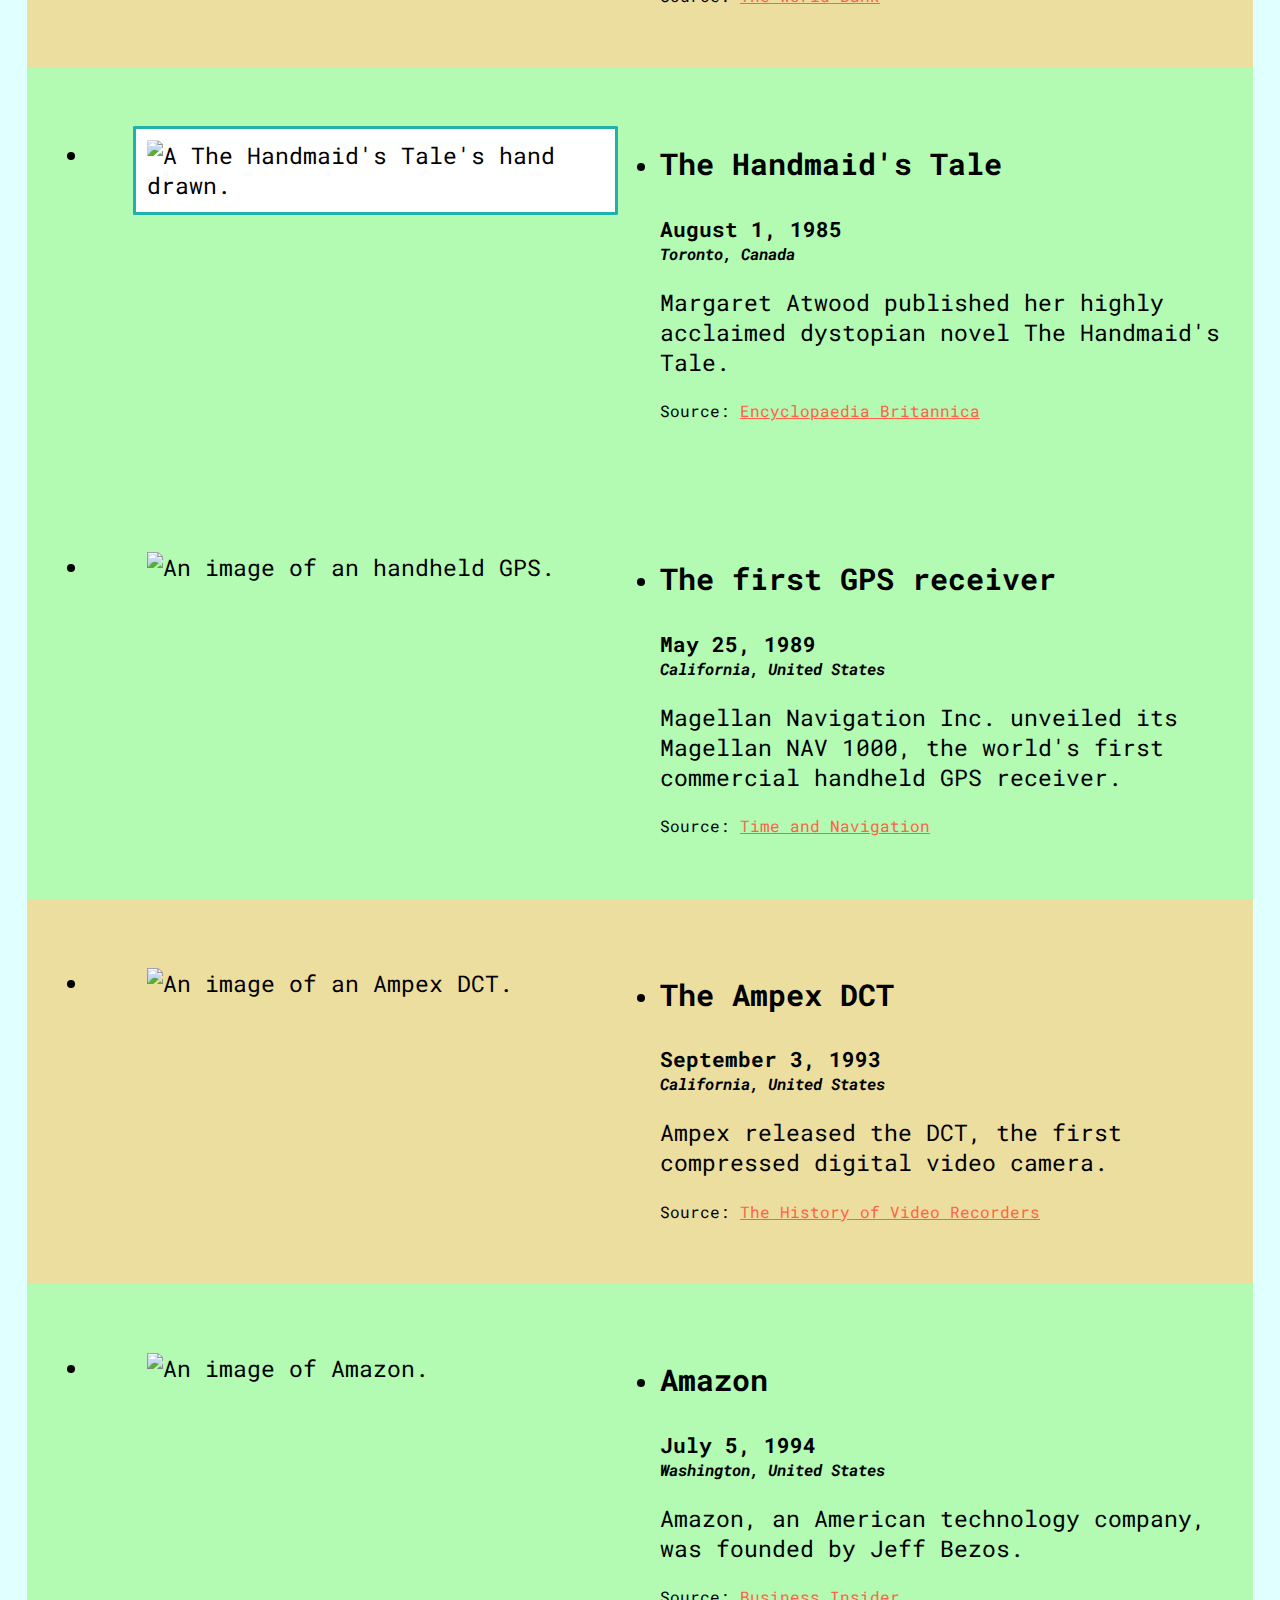
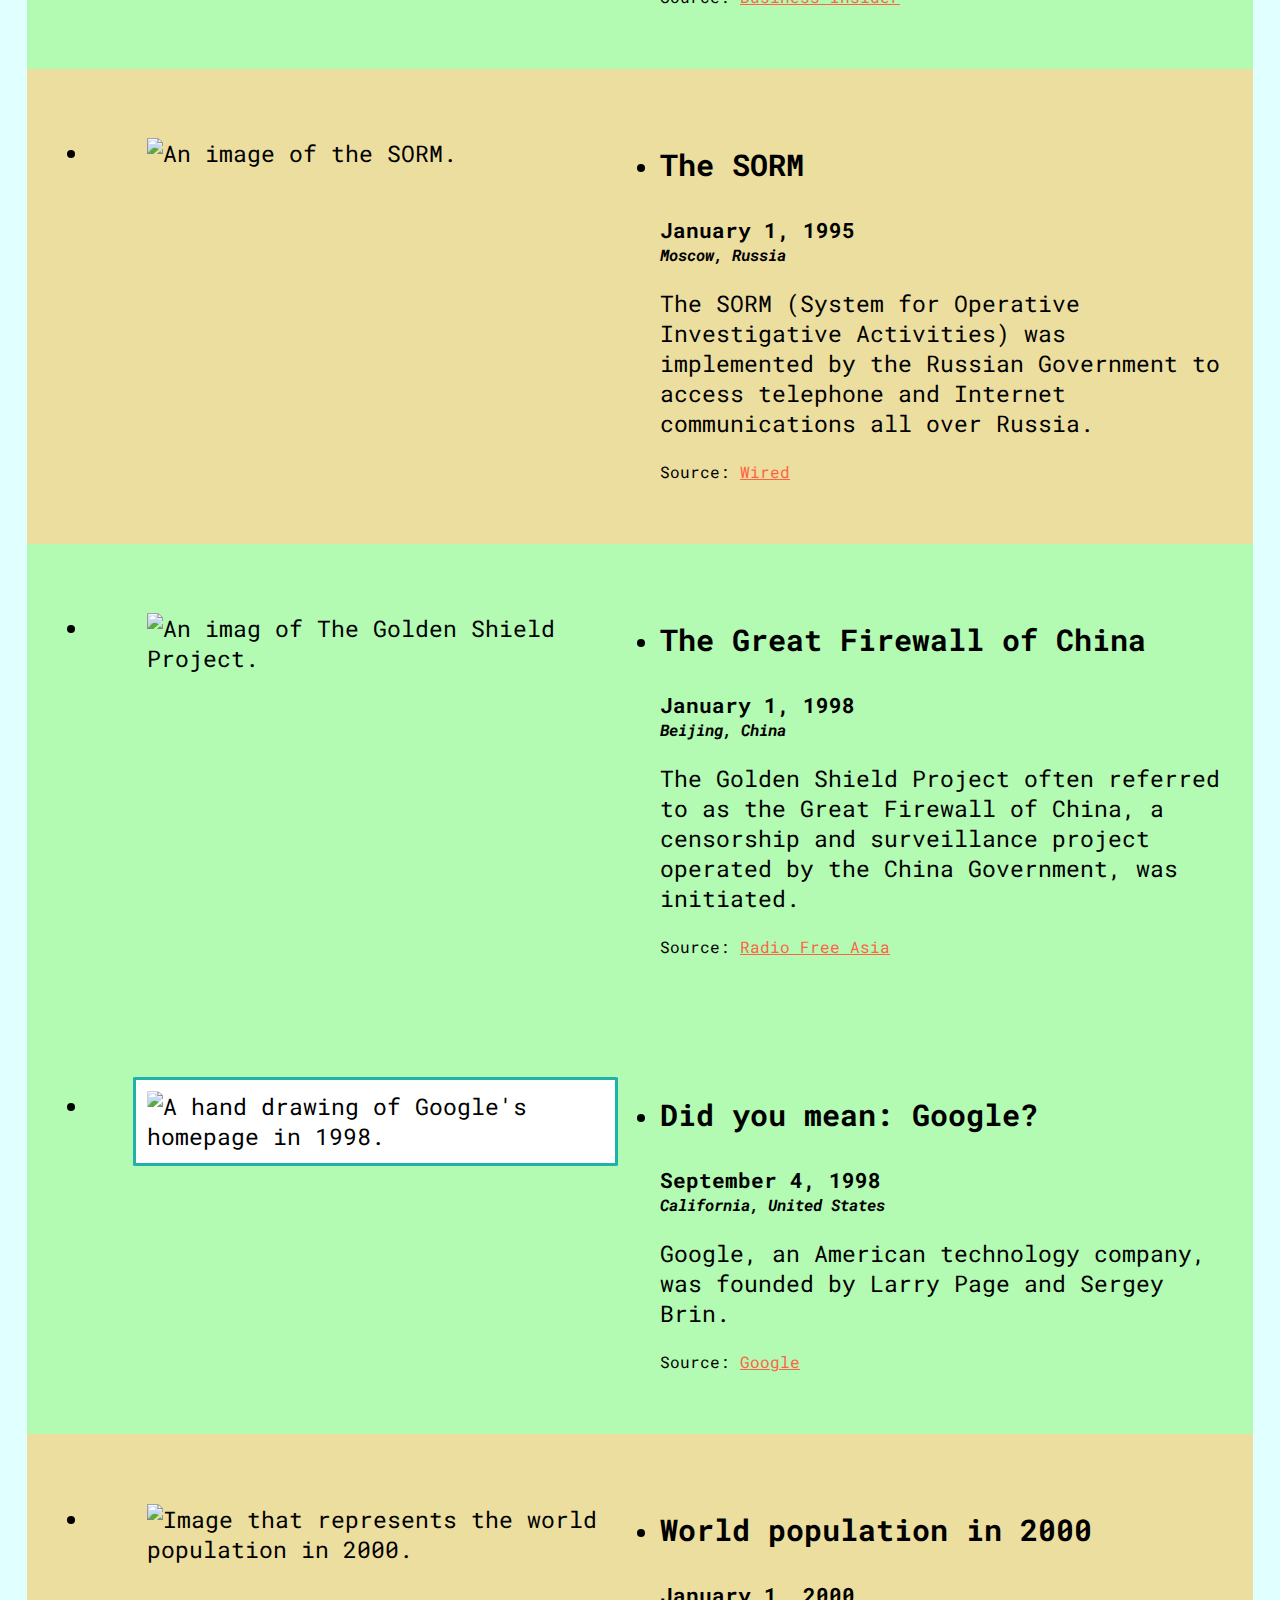
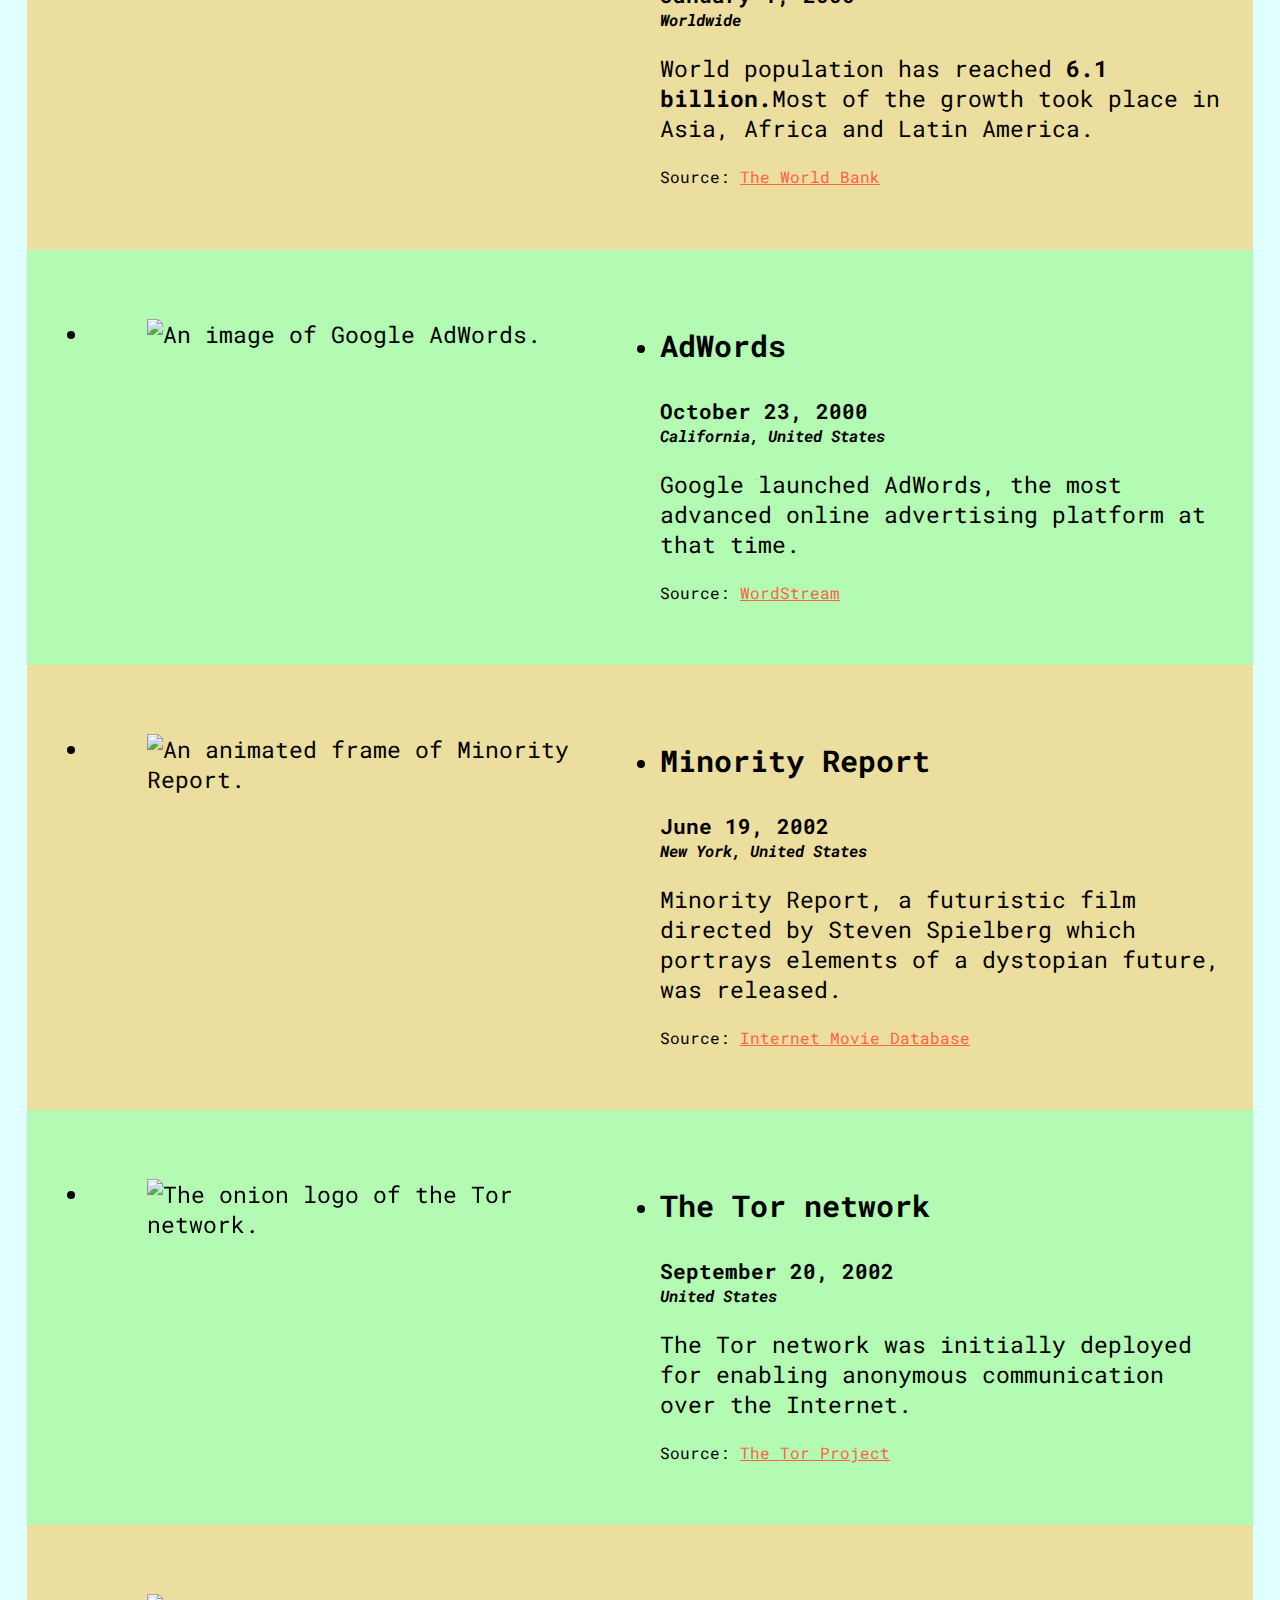
==== commit 6db937c6: "New content" ====
--- a/index.html
+++ b/index.html
@@ -146,7 +146,7 @@
         <div class="yearClass" id="1960">
           <article class="moment green">
 
-            <ul class="momentlayout">
+            <ul class="momentlayout animated">
               <li class="box first">
                 <img src="img/the-twilight-zone.gif" alt="A frame of The Twilight Zone.">
               </li>
@@ -185,9 +185,9 @@
           </article>
 
           <article class="moment green">
-            <ul class="momentlayout">
-              <li class="box first">
-                <img class="ontop"  src="img/armstrong.png" alt="An image of Neil Armstrong on the moon.">
+            <ul class="momentlayout animated">
+              <li class="box first">
+                <img class="ontop" src="img/armstrong.png" alt="An image of Neil Armstrong on the moon.">
               </li>
               <li class="box second">
                 <h3>"One giant leap for mankind"</h3>
@@ -243,7 +243,7 @@
           </article>
 
           <article class="moment green">
-            <ul class="momentlayout">
+            <ul class="momentlayout animated">
               <li class="box first">
                 <img src="img/echelon.png" alt="An image of the ECHELON.">
               </li>
@@ -416,7 +416,7 @@
 
 
           <article class="moment green">
-            <ul class="momentlayout">
+            <ul class="momentlayout animated">
               <li class="box first">
                 <img src="img/vhs.png" alt="An image of the JVC HR-3300 VIDSTAR.">
               </li>
@@ -456,7 +456,7 @@
           </article>
 
           <article class="moment green">
-            <ul class="momentlayout">
+            <ul class="momentlayout animated">
               <li class="box first">
                 <img src="img/v-for-vendetta.png" alt="An image of V for Vendetta.">
               </li>
@@ -570,7 +570,7 @@
           </article>
 
           <article class="moment green">
-            <ul class="momentlayout">
+            <ul class="momentlayout animated">
               <li class="box first">
                 <img src="img/amazon.png" alt="An image of Amazon.">
               </li>
@@ -690,10 +690,11 @@
                 <h3>Minority Report</h3>
                 <time datetime="2002-06-19">June 19, <span>2002</span></time>
                 <address>New York, United States</address>
-                <p>Minority Report, a futuristic film directed by Steven Spielberg which portrays elements of a dystopian future, was released.</p>
-                <footer>
-                  <p>Source: <a href="https://www.imdb.com/title/tt0181689/"
-                      target="_blank">Internet Movie Database</a></p>
+                <p>Minority Report, a futuristic film directed by Steven Spielberg which portrays elements of a dystopian
+                  future, was released.</p>
+                <footer>
+                  <p>Source: <a href="https://www.imdb.com/title/tt0181689/" target="_blank">Internet Movie Database</a>
+                  </p>
                 </footer>
               </li>
             </ul>
@@ -710,8 +711,7 @@
                 <address>United States</address>
                 <p>The Tor network was initially deployed for enabling anonymous communication over the Internet.</p>
                 <footer>
-                  <p>Source: <a href="https://www.torproject.org/about/history/"
-                      target="_blank">The Tor Project</a></p>
+                  <p>Source: <a href="https://www.torproject.org/about/history/" target="_blank">The Tor Project</a></p>
                 </footer>
               </li>
             </ul>
@@ -726,7 +726,8 @@
                 <h3>The Facebook</h3>
                 <time datetime="2004-02-04">February 4, <span>2004</span></time>
                 <address>Massachusetts, United States</address>
-                <p>A Harvard sophomore named Mark Zuckerberg launches The Facebook, a social media website he had built in order to connect Harvard students with one another.</p>
+                <p>A Harvard sophomore named Mark Zuckerberg launches The Facebook, a social media website he had built in
+                  order to connect Harvard students with one another.</p>
                 <footer>
                   <p>Source: <a href="https://www.theguardian.com/technology/2007/jul/25/media.newmedia"
                       target="_blank">The Guardian</a></p>
@@ -743,11 +744,11 @@
               <li class="box second">
                 <h3>Children of Men</h3>
                 <time datetime="2006-09-03">September 3, <span>2006</span></time>
-                <address>Venice,	Italy</address>
-                <p>Children of Men, a science fiction thriller film directed by Alfonso Cuarón, that presents a chaotic world in which women have become infertile, was released.</p>
-                <footer>
-                  <p>Source: <a href="https://imdb.com/title/tt0206634/"
-                      target="_blank">Internet Movie Database</a></p>
+                <address>Venice, Italy</address>
+                <p>Children of Men, a science fiction thriller film directed by Alfonso Cuarón, that presents a chaotic
+                  world in which women have become infertile, was released.</p>
+                <footer>
+                  <p>Source: <a href="https://imdb.com/title/tt0206634/" target="_blank">Internet Movie Database</a></p>
                 </footer>
               </li>
             </ul>
@@ -762,15 +763,15 @@
                 <h3>Wikileaks</h3>
                 <time datetime="2006-10-04">October 4, <span>2006</span></time>
                 <address>Iceland</address>
-                <p>Julian Assange launches Wikileaks, an international non-profit organisation that publishes news leaks and classified media provided by anonymous sources.</p>
-                <footer>
-                  <p>Source: <a href="https://wikileaks.org/What-is-WikiLeaks.html"
-                      target="_blank">Wikileaks</a></p>
-                </footer>
-              </li>
-            </ul>
-          </article>
-          
+                <p>Julian Assange launches Wikileaks, an international non-profit organisation that publishes news leaks
+                  and classified media provided by anonymous sources.</p>
+                <footer>
+                  <p>Source: <a href="https://wikileaks.org/What-is-WikiLeaks.html" target="_blank">Wikileaks</a></p>
+                </footer>
+              </li>
+            </ul>
+          </article>
+
           <article class="moment drawing green">
             <ul class="momentlayout">
               <li class="box first">
@@ -780,10 +781,282 @@
                 <h3>The iPhone</h3>
                 <time datetime="2007-06-29">June 29, <span>2007</span></time>
                 <address>San Francisco, California</address>
-                <p>Steve Jobs, Apple's founder, introduced the iPhone, the first smartphone designed and marketed by Apple. The device is seen as a prototype for current cell phones, eliminating most physical hardware buttons and stylus in favor of a touch-based user interface. Its successor, the iPhone 3G, was announced in June 2008.</p>
+                <p>Steve Jobs, Apple's founder, introduced the iPhone, the first smartphone designed and marketed by
+                  Apple. The device is seen as a prototype for current cell phones, eliminating most physical hardware
+                  buttons and stylus in favor of a touch-based user interface. Its successor, the iPhone 3G, was announced
+                  in June 2008.</p>
                 <footer>
                   <p>Source: <a href="https://www.apple.com/newsroom/2007/01/09Apple-Reinvents-the-Phone-with-iPhone/"
                       target="_blank">Apple</a></p>
+                </footer>
+              </li>
+            </ul>
+          </article>
+
+          <article class="moment green">
+            <ul class="momentlayout">
+              <li class="box first">
+                <img src="img/falcon.gif" alt="The launch of a Falcon rocket.">
+              </li>
+              <li class="box second">
+                <h3>The Falcon 1</h3>
+                <time datetime="2008-09-28">September 28, <span>2008</span></time>
+                <address>Florida, United States</address>
+                <p>The Falcon 1, an expendable launch system privately developed and manufactured by SpaceX, became the
+                  first privately-developed liquid-fuel launch vehicle to go into orbit around the Earth.</p>
+                <footer>
+                  <p>Source: <a href="https://www.spacex.com/press/2012/12/19/spacex-successfully-launches-falcon-1-orbit"
+                      target="_blank">SpaceX</a></p>
+                </footer>
+              </li>
+            </ul>
+          </article>
+        </div>
+
+        <div class="yearClass" id="2010">
+
+          <article class="moment green">
+            <ul class="momentlayout animated">
+              <li class="box first limited">
+                <img src="img/bitcoin.svg" alt="A bitcoin logo.">
+              </li>
+              <li class="box second">
+                <h3>The Bitcoin network</h3>
+                <time datetime="2009-01-03">January 3, <span>2009</span></time>
+                <address>Worldwide</address>
+                <p>The Bitcoin network was created when the first block of the Blockchain was mined.</p>
+                <footer>
+                  <p>Source: <a href="https://bitcoin.org/en/about-us" target="_blank">Bitcoin Foundation</a></p>
+                </footer>
+              </li>
+            </ul>
+          </article>
+
+          <article class="moment green">
+            <ul class="momentlayout">
+              <li class="box first">
+                <img src="img/bitcoin-pizza.png" alt="A image of a pizza with physical Bitcoin coin.">
+              </li>
+              <li class="box second">
+                <h3>Bitcoin Pizza Day</h3>
+                <time datetime="2010-05-22">May 22, <span>2010</span></time>
+                <address>Florida, United States</address>
+                <p>On May 22, 2010, now known as Bitcoin Pizza Day, Laszlo Hanyecz agreed to pay 10,000 Bitcoins for two
+                  delivered Papa John's pizzas.</p>
+                <footer>
+                  <p>Source: <a href="https://www.businessinsider.com/bitcoin-price-pizza-day-may-22-2018-5"
+                      target="_blank">Business Insider</a></p>
+                </footer>
+              </li>
+            </ul>
+          </article>
+
+          <article class="moment green">
+            <ul class="momentlayout">
+              <li class="box first limited ontop">
+                <img src="img/silk-road.png" alt="Silk Road logo.">
+              </li>
+              <li class="box second">
+                <h3>Silk Road</h3>
+                <time datetime="2011-02-06">February 6, <span>2011</span></time>
+                <address>California, United States</address>
+                <p>Silk Road, an online darknet market for selling illegal drugs, was launched by Ross Ulbricht.</p>
+                <footer>
+                  <p>Source: <a href="https://www.wired.com/2015/04/silk-road-1/" target="_blank">Wired</a></p>
+                </footer>
+              </li>
+            </ul>
+          </article>
+
+          <article class="moment green">
+            <ul class="momentlayout">
+              <li class="box first">
+                <img src="img/black-mirror.gif" alt="Black Mirror's animated intro.">
+              </li>
+              <li class="box second">
+                <h3>Black Mirror</h3>
+                <time datetime="2011-12-04">December 4, <span>2011</span></time>
+                <address>London, United Kingdom</address>
+                <p>The first episode of Black Mirror, a British science fiction anthology television series created by
+                  Charlie Brooker, was aired.</p>
+                <footer>
+                  <p>Source: <a href="https://www.imdb.com/title/tt2085059/" target="_blank">Internet Movie Database</a>
+                  </p>
+                </footer>
+              </li>
+            </ul>
+          </article>
+
+          <article class="moment green drawing">
+            <ul class="momentlayout">
+              <li class="box first">
+                <img src="img/snowden.jpg" alt="Black Mirror's animated intro.">
+              </li>
+              <li class="box second">
+                <h3>Citizenfour</h3>
+                <time datetime="2013-06-06">June 6, <span>2013</span></time>
+                <address>Worldwide</address>
+                <p>Edward Snowden, alias Citizenfour, a former CIA worker, leaks an illegal global surveillance program
+                  created by the United States government.</p>
+                <footer>
+                  <p>Source: <a href="https://www.bbc.com/news/world-us-canada-23768248" target="_blank">BBC News</a></p>
+                </footer>
+              </li>
+            </ul>
+          </article>
+
+          <article class="moment green">
+            <ul class="momentlayout">
+              <li class="box first">
+                <img src="img/silk-road-seized.jpg" alt="An image of Silk Road's homepage seized.">
+              </li>
+              <li class="box second">
+                <h3>Silk Road</h3>
+                <time datetime="2013-10-01">October 1, <span>2013</span></time>
+                <address>California, United States</address>
+                <p>The FBI seized the Silk Road website and arrested Ross Ulbricht. Edward Snowden revealed that the NSA
+                  was involved in that case.</p>
+                <footer>
+                  <p>Source: <a href="https://www.wired.com/2015/04/silk-road-2/" target="_blank">Wired</a></p>
+                </footer>
+              </li>
+            </ul>
+          </article>
+
+          <article class="moment green">
+            <ul class="momentlayout">
+              <li class="box first">
+                <img src="img/umbrella.jpg" alt="An image of Silk Road's homepage seized.">
+              </li>
+              <li class="box second">
+                <h3>The Umbrella Movement</h3>
+                <time datetime="2014-09-28">September 28, <span>2014</span></time>
+                <address>City of Victoria, Hong Kong</address>
+                <p>The Umbrella Movement protests began in Hong Kong demanding transparent elections. Its name arose from
+                  the use of umbrellas as a tool for passive resistance to the police's use of pepper spray to disperse
+                  the crowd during a 79-day occupation of the city.</p>
+                <footer>
+                  <p>Source: <a href="https://www.bloomberg.com/graphics/2019-hong-kong-protesters-umbrellas/"
+                      target="_blank">Bloomberg</a></p>
+                </footer>
+              </li>
+            </ul>
+          </article>
+
+          <article class="moment green">
+            <ul class="momentlayout">
+              <li class="box first">
+                <img src="img/alexa.png" alt="An image of an Amazon's Echo.">
+              </li>
+              <li class="box second">
+                <h3>Amazon's Alexa</h3>
+                <time datetime=" 2014-11-06">November 6, <span>2014</span></time>
+                <address>Washington, United States</address>
+                <p>Alexa, a virtual assistant AI technology developed by Amazon, was released.</p>
+                <footer>
+                  <p>Source: <a href="https://www.theverge.com/2014/11/6/7167793/amazon-echo-speaker-announced"
+                      target="_blank">The Verge</a></p>
+                </footer>
+              </li>
+            </ul>
+          </article>
+
+          <article class="moment green">
+            <ul class="momentlayout">
+              <li class="box first population">
+                <img src="img/population-2015.svg" alt="Image that represents the world population in 2015.">
+              </li>
+              <li class="box second">
+                <h3>World population in 2015</h3>
+                <time datetime="2015-01-01">January 1, <span>2015</span></time>
+                <address>Worldwide</address>
+                <p>World population has reached <strong>7.3 billion</strong>. The 2010 worldwide recession has caused
+                  declines in birth rates in some developed countries.</p>
+                <footer>
+                  <p>Source: <a href="https://www.imdb.com/title/tt5834204/" target="_blank">The World Bank</a></p>
+                </footer>
+              </li>
+            </ul>
+          </article>
+
+          <article class="moment green">
+            <ul class="momentlayout">
+              <li class="box first">
+                <img src="img/handmaids.gif" alt="An animated frame of the Minority Report movie.">
+              </li>
+              <li class="box second">
+                <h3>The Handmaid's tale TV Series</h3>
+                <time datetime="2017-04-30">April 30, <span>2017</span></time>
+                <address>California, United States</address>
+                <p>Hulu released the first episode of The Handmaid's Tale based on the 1985 novel of the same name by
+                  Margaret Atwood.</p>
+                <footer>
+                  <p>Source: <a href="https://www.imdb.com/title/tt5834204/" target="_blank">Internet Movie Database</a>
+                  </p>
+                </footer>
+              </li>
+            </ul>
+
+          </article>
+          <article class="moment green">
+            <ul class="momentlayout">
+              <li class="box first">
+                <img src="img/facebook-portal.png" alt="A image of Facebook Portal.">
+              </li>
+              <li class="box second">
+                <h3>Facebook Portal</h3>
+                <time datetime="2018-11-08">November 8, <span>2018</span></time>
+                <address>California, United States</address>
+                <p>Facebook Portal, a smart display that provides video chat via Facebook Messenger and WhatsApp, was
+                  released.</p>
+                <footer>
+                  <p>Source: <a href="https://portal.facebook.com/" target="_blank">Facebook Portal</a></p>
+                </footer>
+              </li>
+            </ul>
+          </article>
+
+          <article class="moment green">
+            <ul class="momentlayout">
+              <li class="box first">
+                <img src="img/hong-kong-2019.jpg"
+                  alt="People took to the streets of Hong Kong to protest the government’s decision to invoke emergency powers to ban face masks in an attempt to quell mass demonstrations.">
+              </li>
+              <li class="box second">
+                <h3>New Hong Kong protests</h3>
+                <time datetime="2019-03-15">March 15, <span>2019</span></time>
+                <address>City of Victoria, Hong Kong</address>
+                <p>Massive protests in Hong Kong were triggered by the introduction of a bill that would have undermined
+                  the region's autonomy and people's civil liberties. Protesters used masks, cash, and apps to outwit the
+                  surveillance state.</p>
+                <footer>
+                  <p>Sources: <a href="https://www.nytimes.com/2019/10/04/world/asia/hong-kong-emergency-powers.html"
+                      target="_blank">The New York Times</a> & <a
+                      href="https://www.washingtonpost.com/world/asia_pacific/masks-cash-and-apps-how-hong-kongs-protesters-find-ways-to-outwit-the-surveillance-state/2019/06/15/8229169c-8ea0-11e9-b6f4-033356502dce_story.html"
+                      target="_blank">The Washington Post</a></p>
+                </footer>
+              </li>
+            </ul>
+          </article>
+
+          <article class="moment green">
+            <ul class="momentlayout">
+              <li class="box first">
+                <img src="img/covid-19.jpg"
+                  alt="An image of a staff member that screens arriving passengers with thermal scanners at Hankou railway station in Wuhan, China.">
+              </li>
+              <li class="box second">
+                <h3>COVID-19 and surveillance</h3>
+                <time datetime="2020-09-15">April 15, <span>2020</span></time>
+                <address>Worldwide</address>
+                <p>In order to slow the COVID-19 spread, governments around the world are imposing digital surveillance
+                  tools to track and monitor individuals. Many citizens welcome tracking technology intended to bolster
+                  defenses against the novel coronavirus, but some privacy advocates are concerned that governments might
+                  not be inclined to unwind such practices after the health emergency has passed.</p>
+                <footer>
+                  <p>Source: <a
+                      href="https://www.wsj.com/articles/coronavirus-paves-way-for-new-age-of-digital-surveillance-11586963028"
+                      target="_blank">The Wall Street Journal</a></p>
                 </footer>
               </li>
             </ul>
--- a/css/style.css
+++ b/css/style.css
@@ -8,7 +8,7 @@
 
 .header {
     background-color: #ffffff;
-    padding: 0.5em;
+    padding: 0.1em;
     text-align: center;
     font-size: 1.2em;
     position: relative;
@@ -63,6 +63,10 @@
 
 a {
     color: tomato;
+}
+
+strong {
+    font-weight: 700;
 }
 
 time {
@@ -206,14 +210,22 @@
     max-width: 95%;
 }
 
-.moment:nth-child(odd) img {
-    -webkit-animation: mover 20s infinite alternate;
-    animation: mover 20s infinite alternate;
-}
-
-.moment:nth-child(odd) img {
-    -webkit-animation: mover 20s infinite alternate;
-    animation: mover 20s infinite alternate;
+.limited {
+    max-width: 70%;
+}
+
+.extended {
+    max-width: 0%;
+}
+
+.animated img {
+    -webkit-animation: mover 10s infinite alternate;
+    animation: mover 10s infinite alternate;
+}
+
+.animated img {
+    -webkit-animation: mover 10s infinite alternate;
+    animation: mover 10s infinite alternate;
 }
 
 @-webkit-keyframes mover {
@@ -232,6 +244,11 @@
     100% {
         transform: translateX(-1em);
     }
+}
+
+.ontop {
+    position: relative;
+    z-index: 10;
 }
 
 .cassette {
